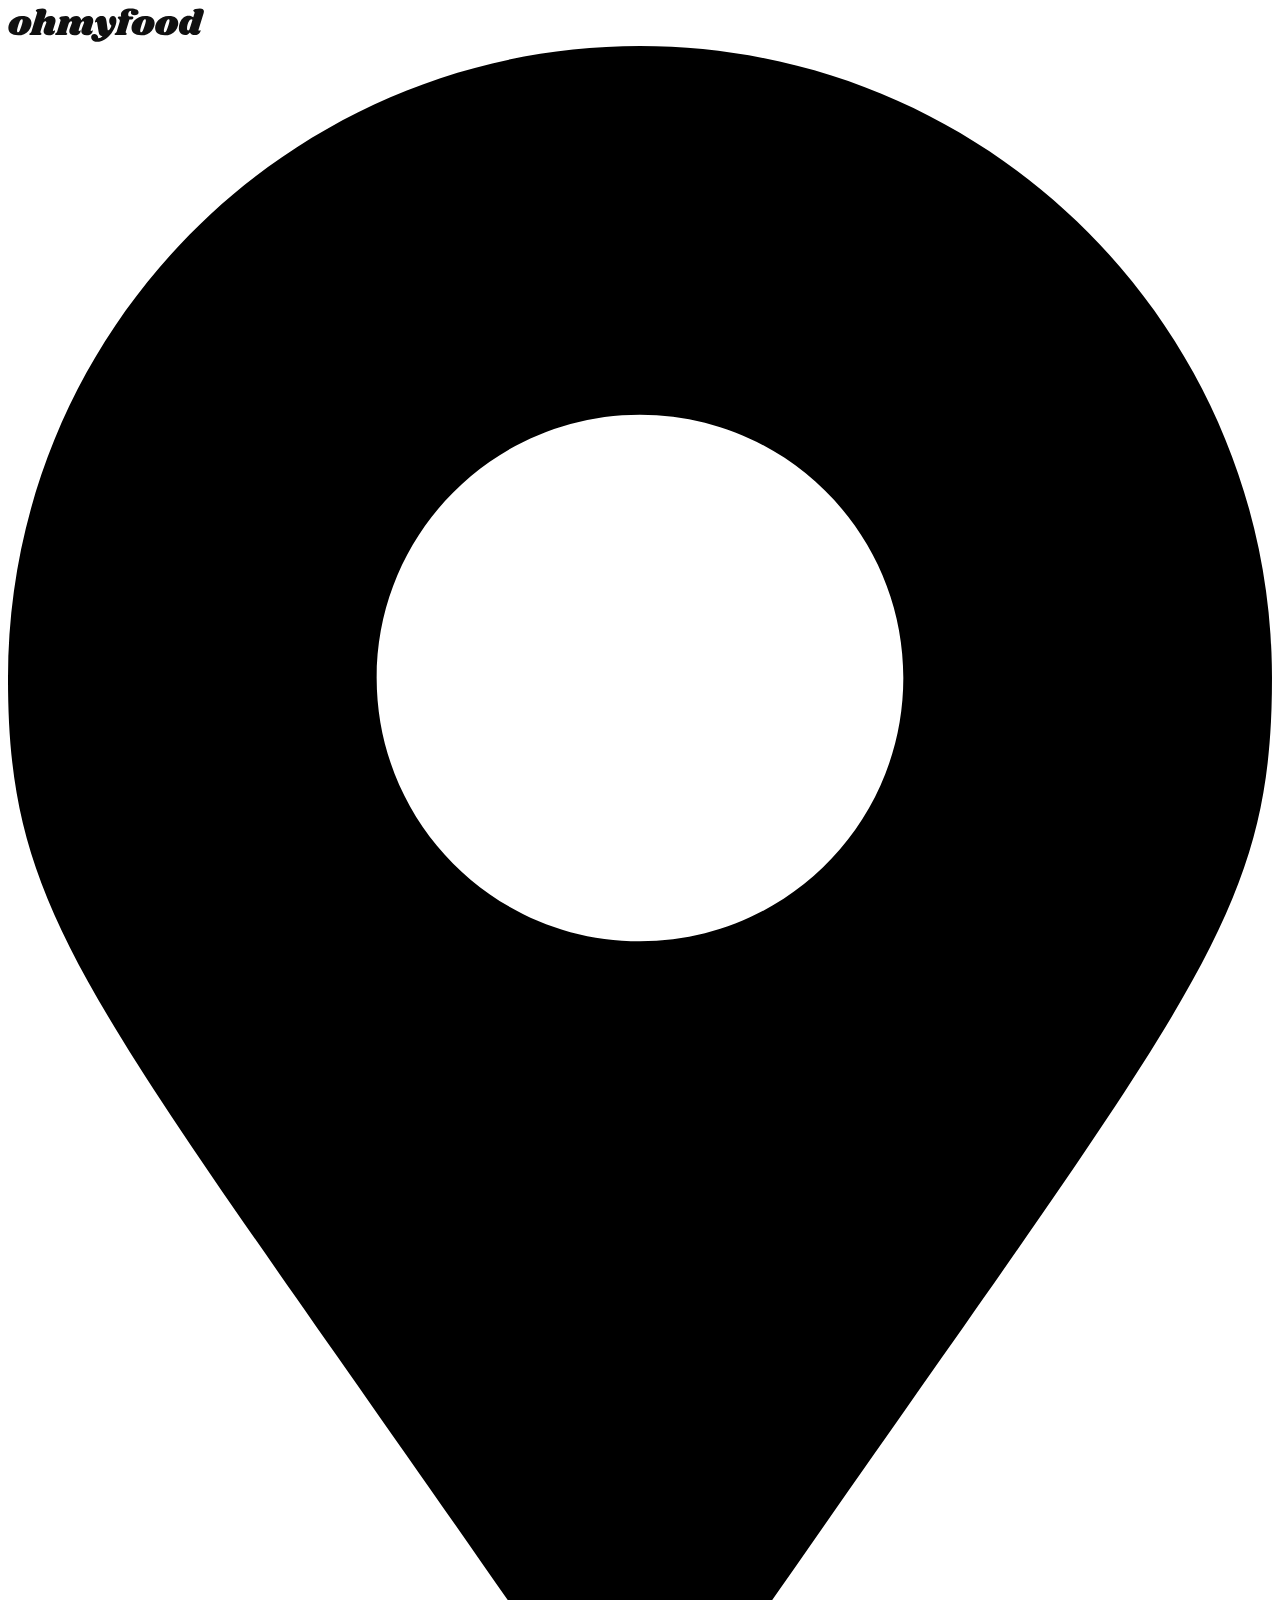
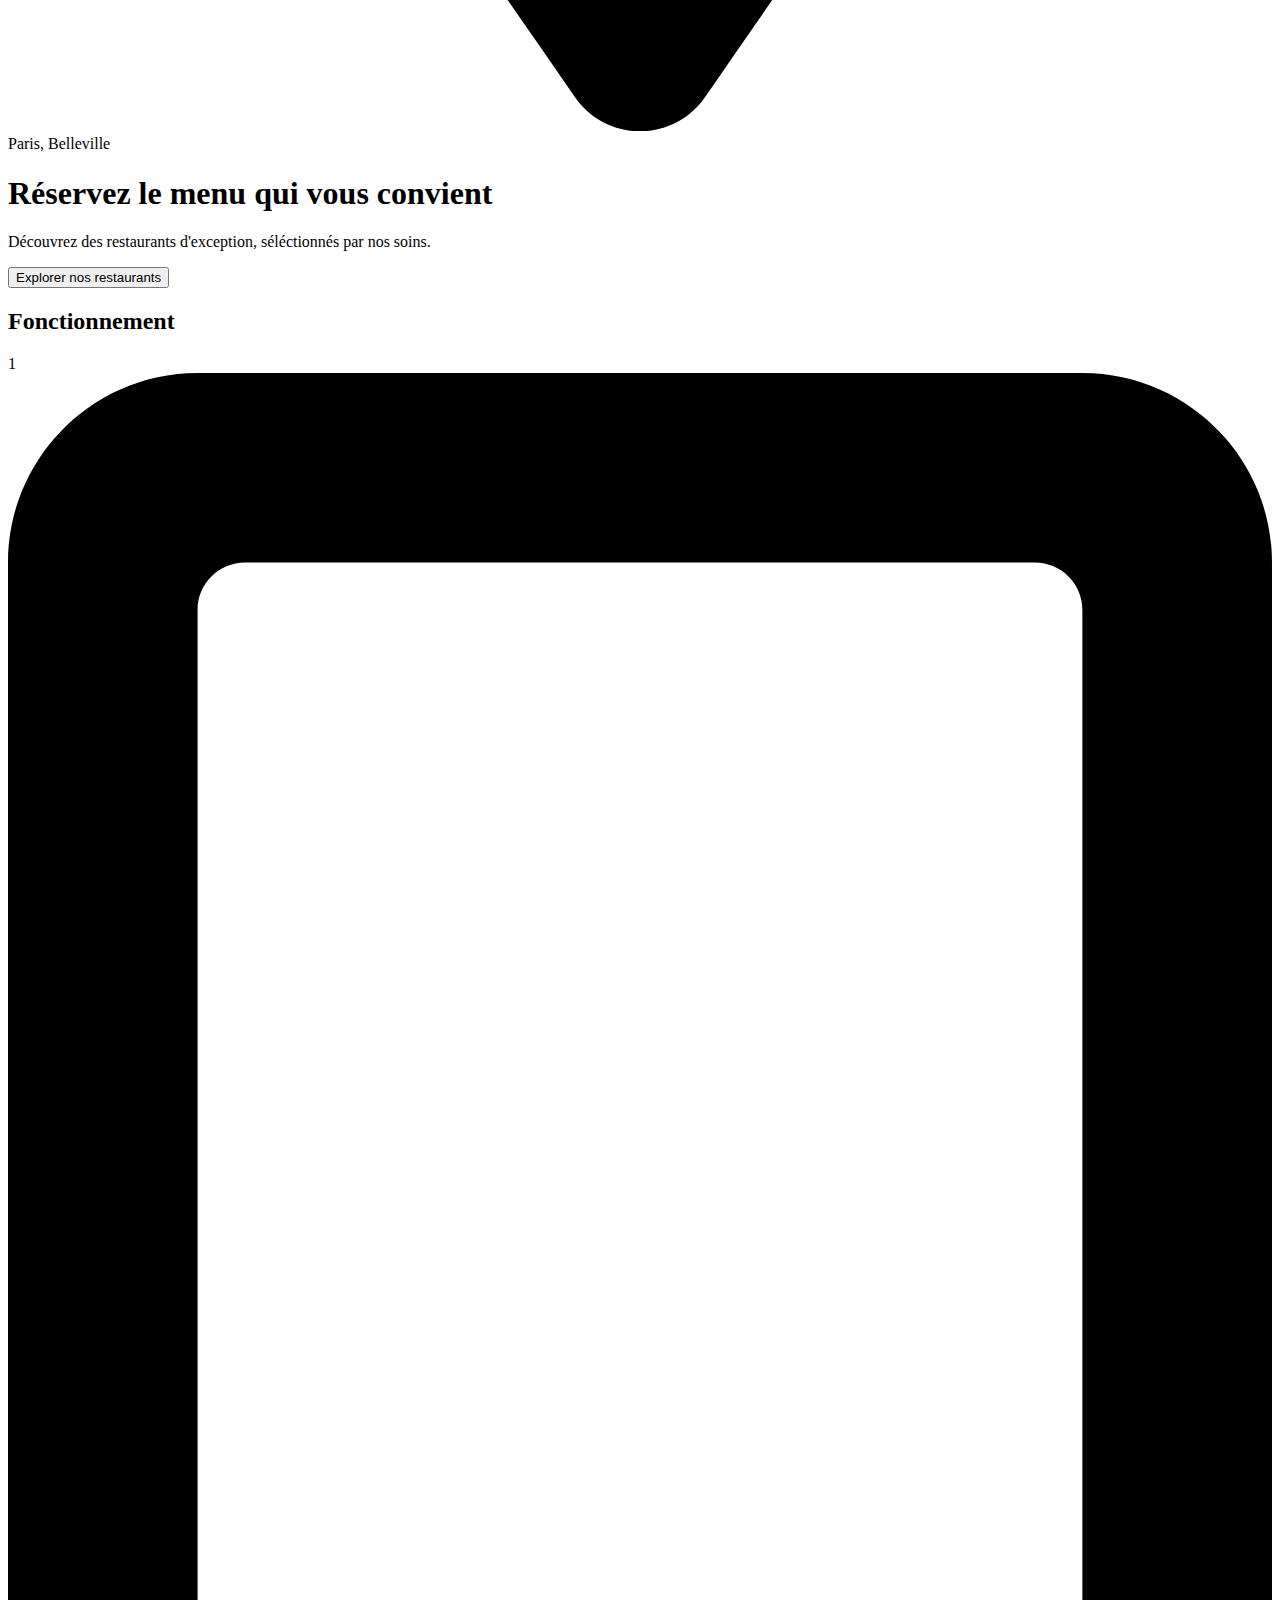
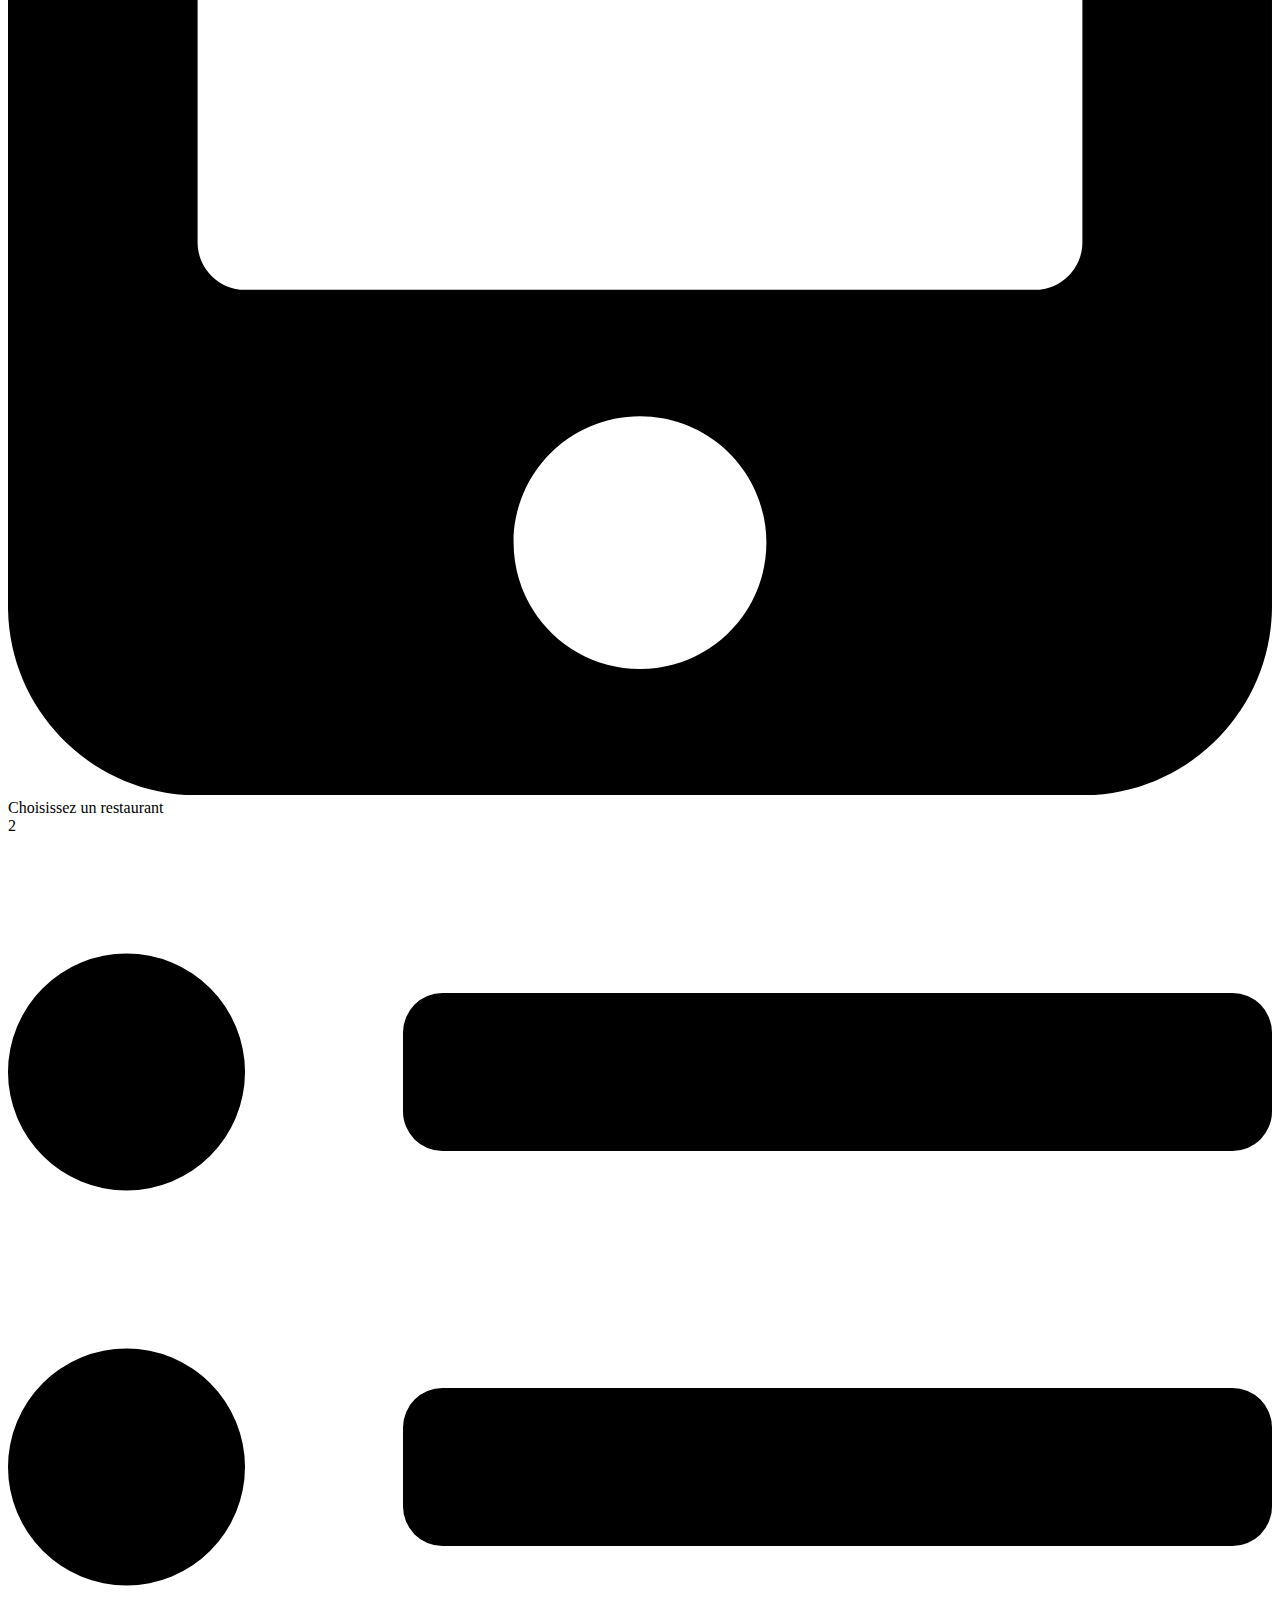
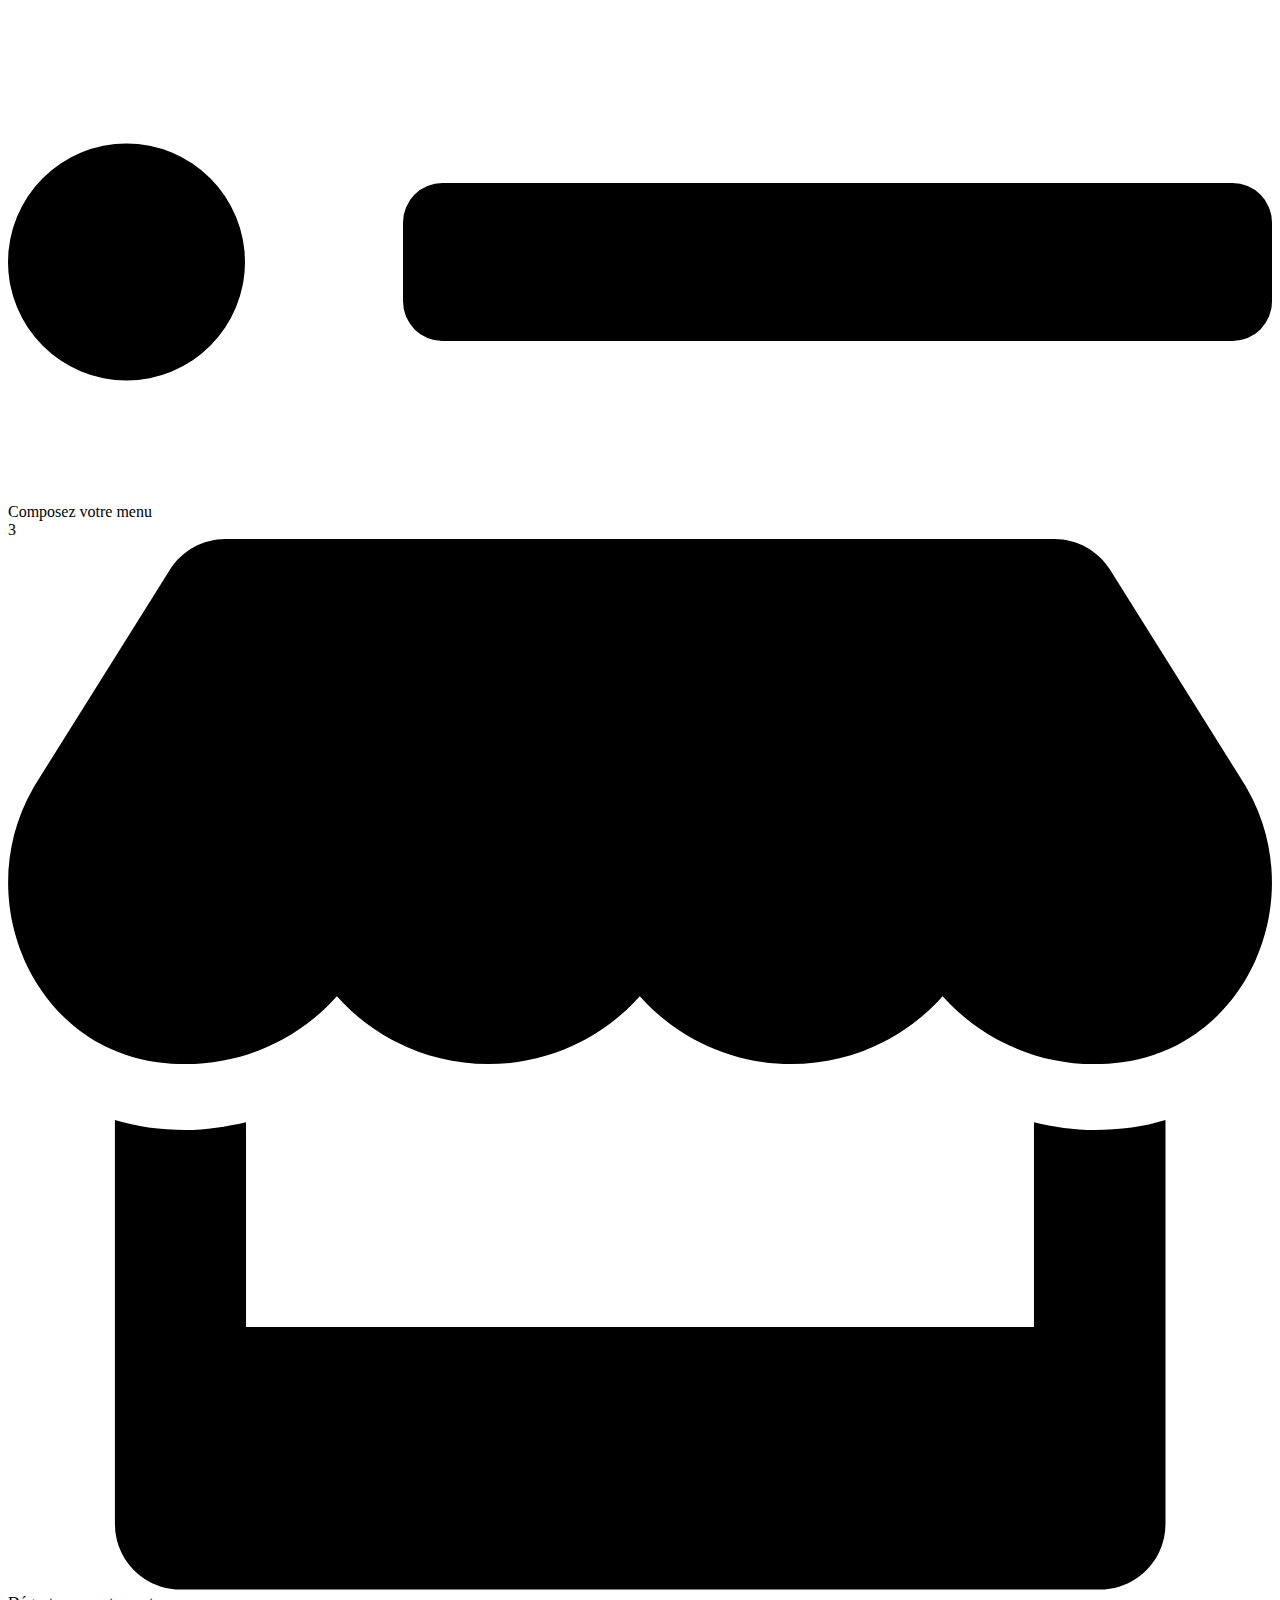
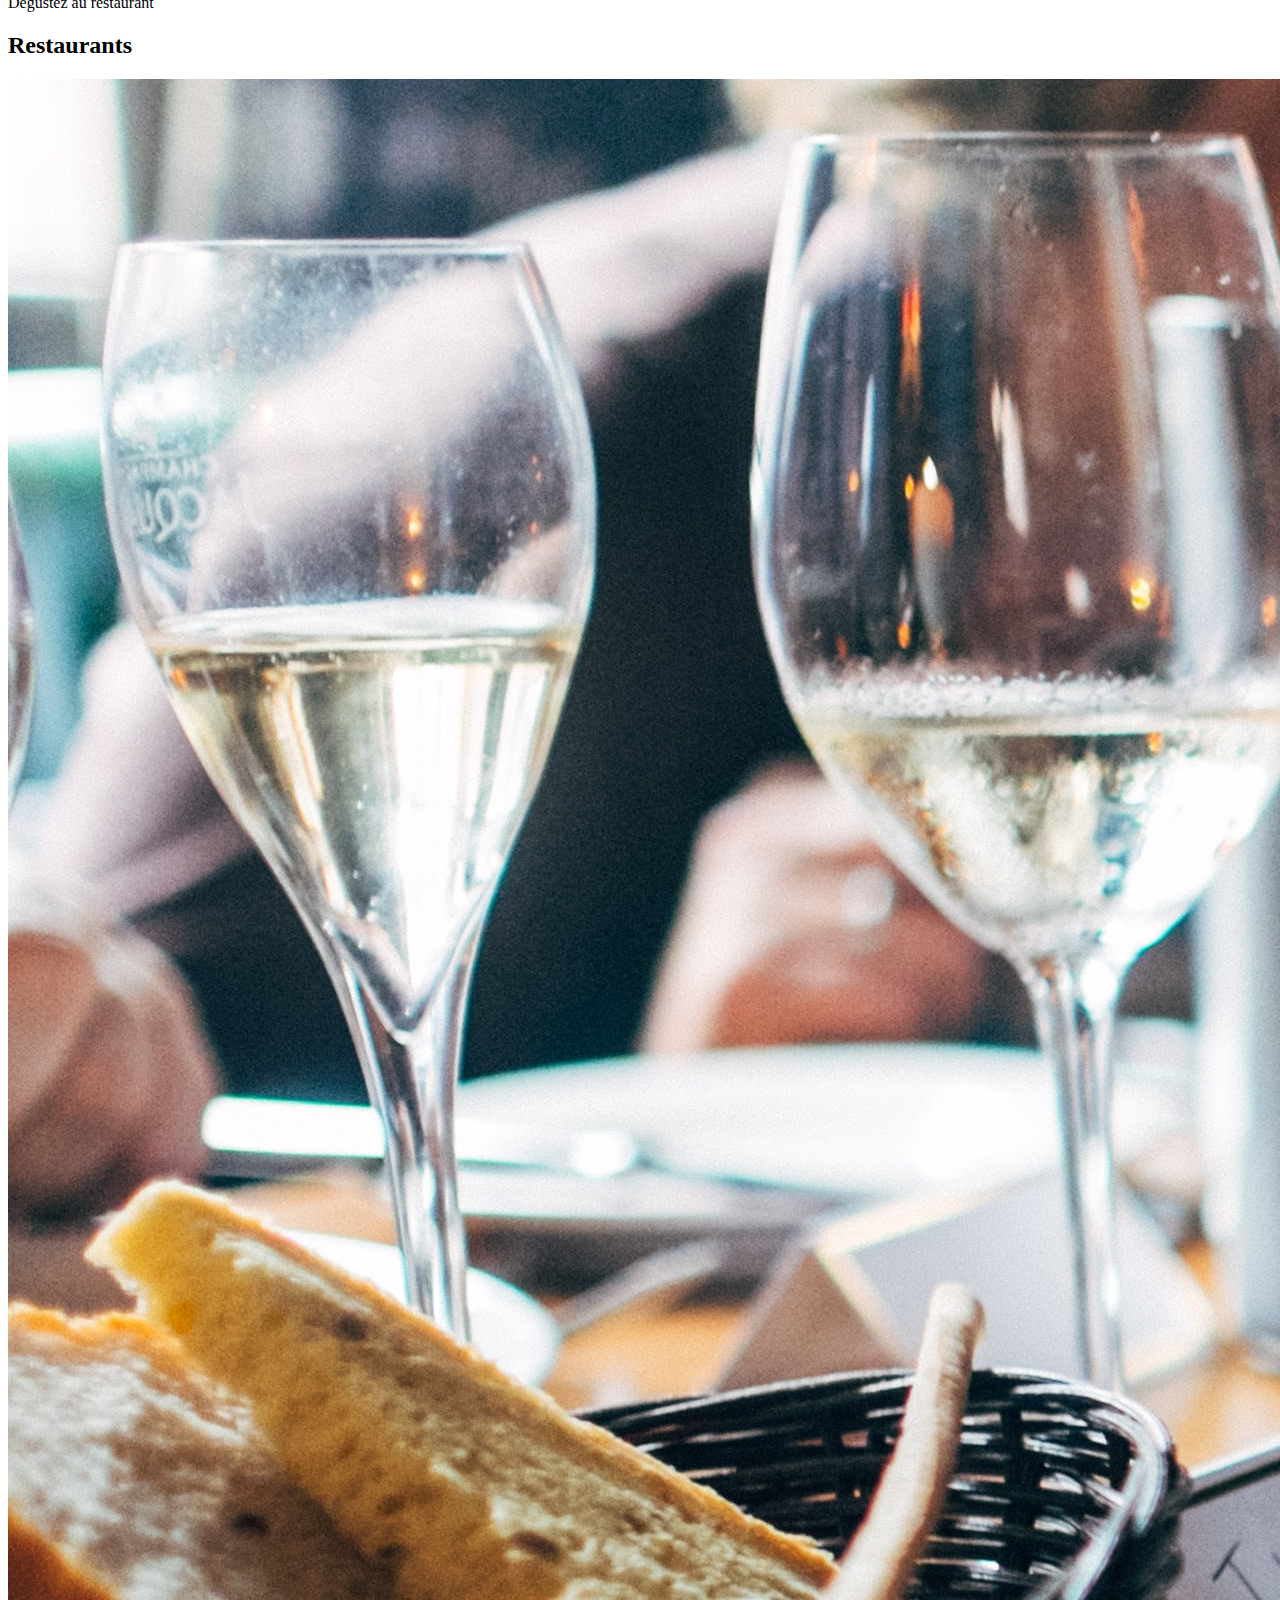
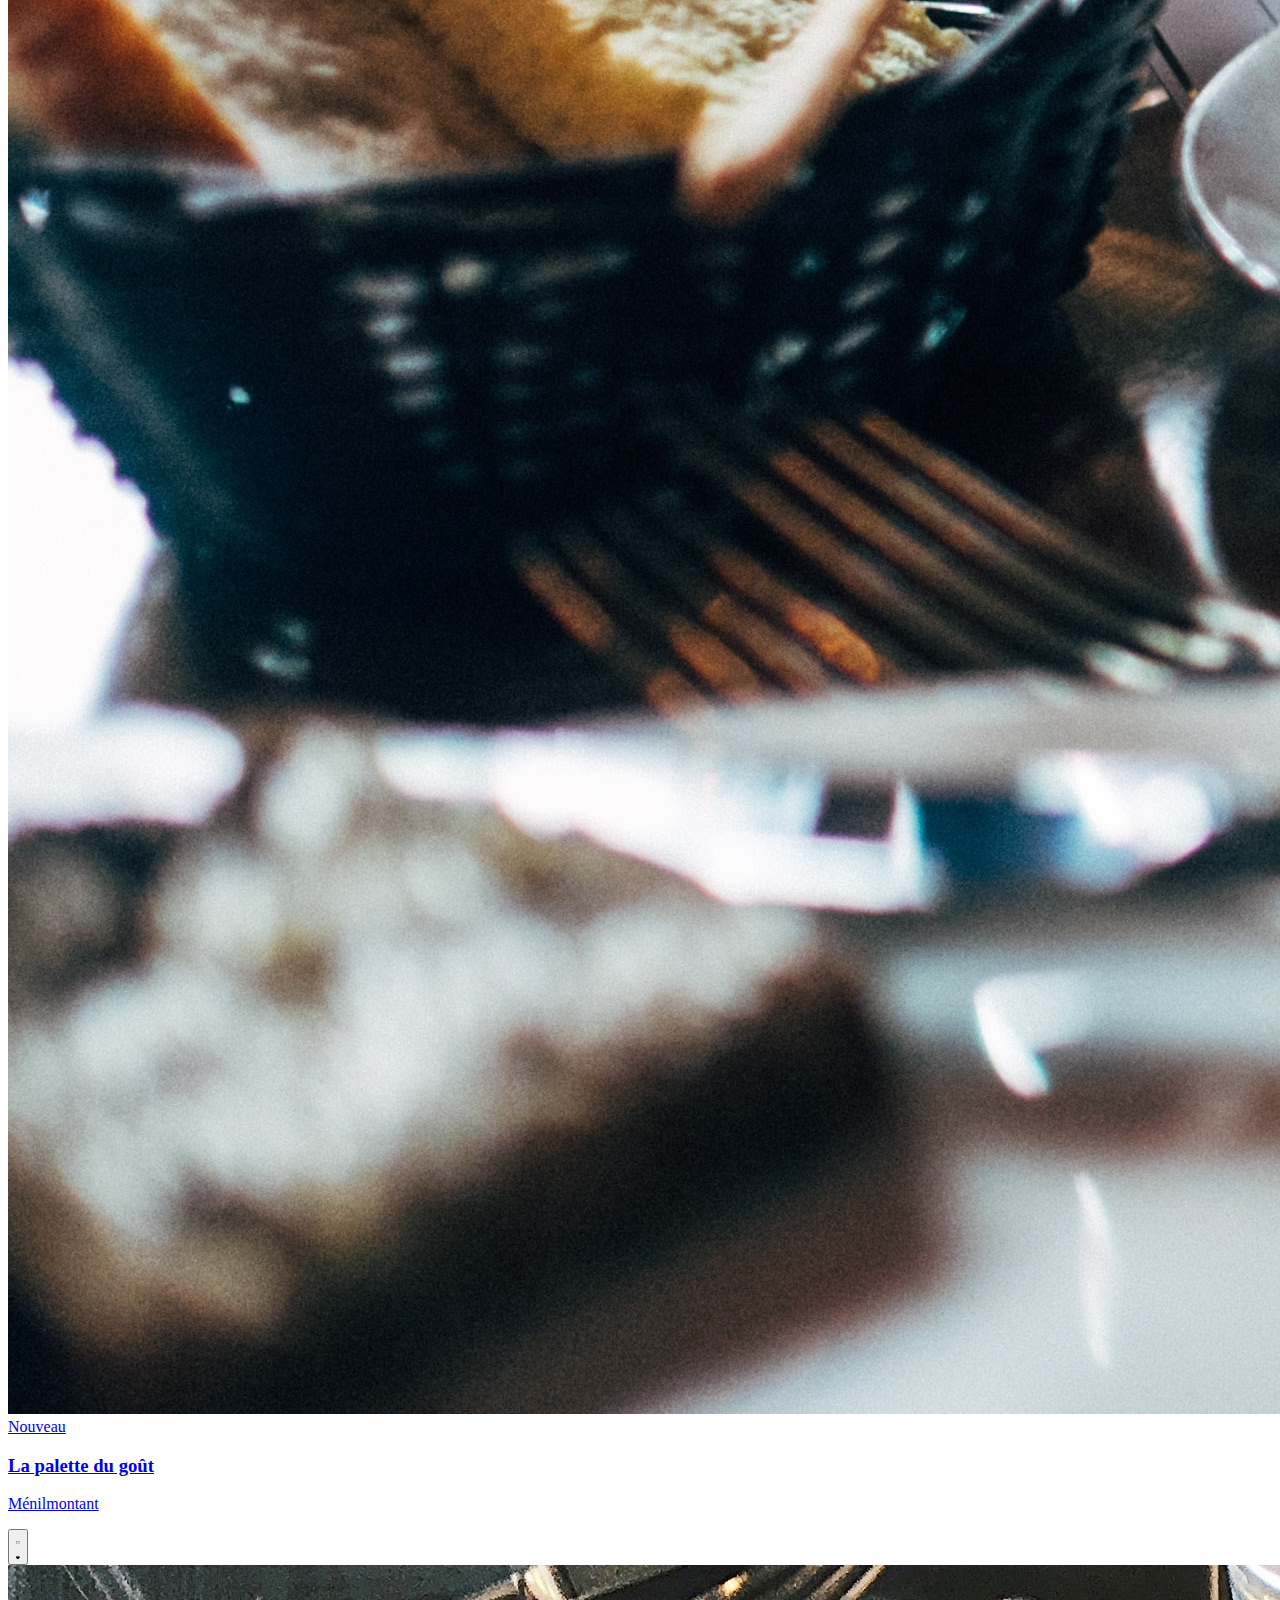
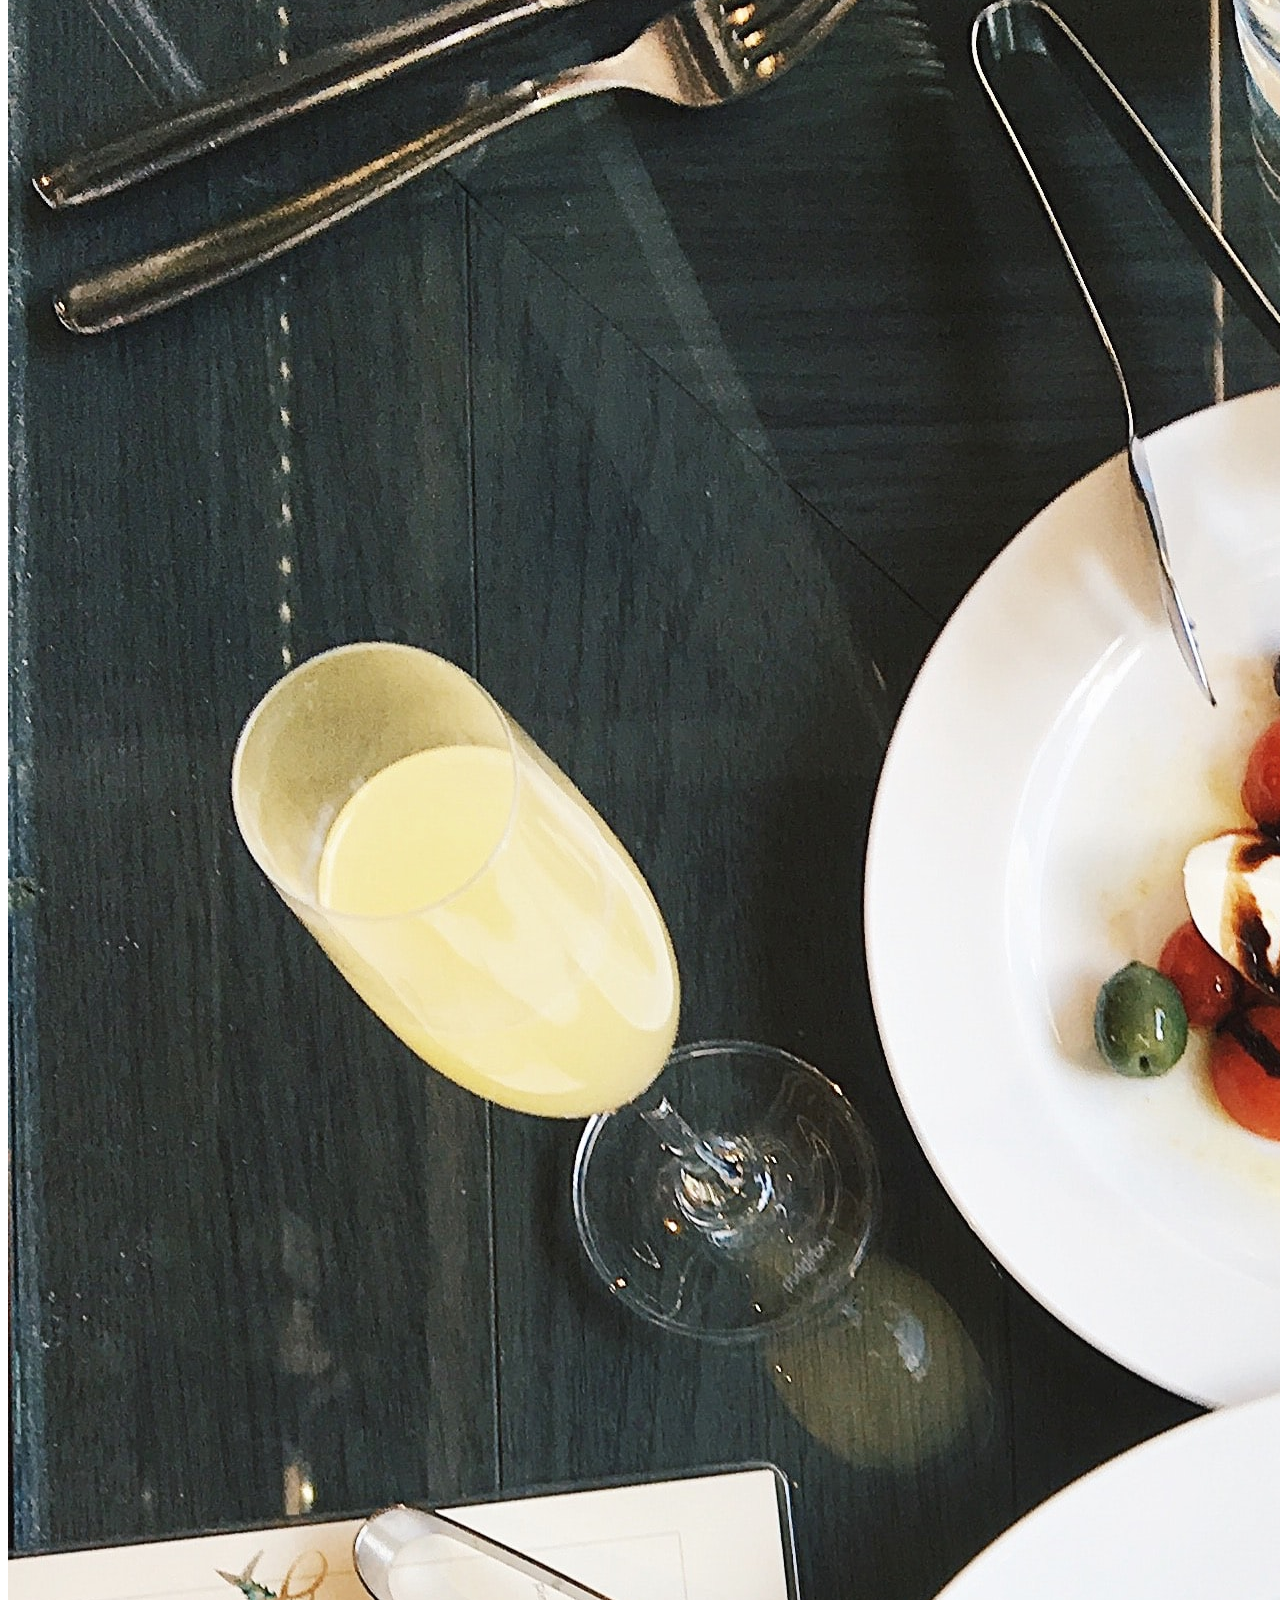
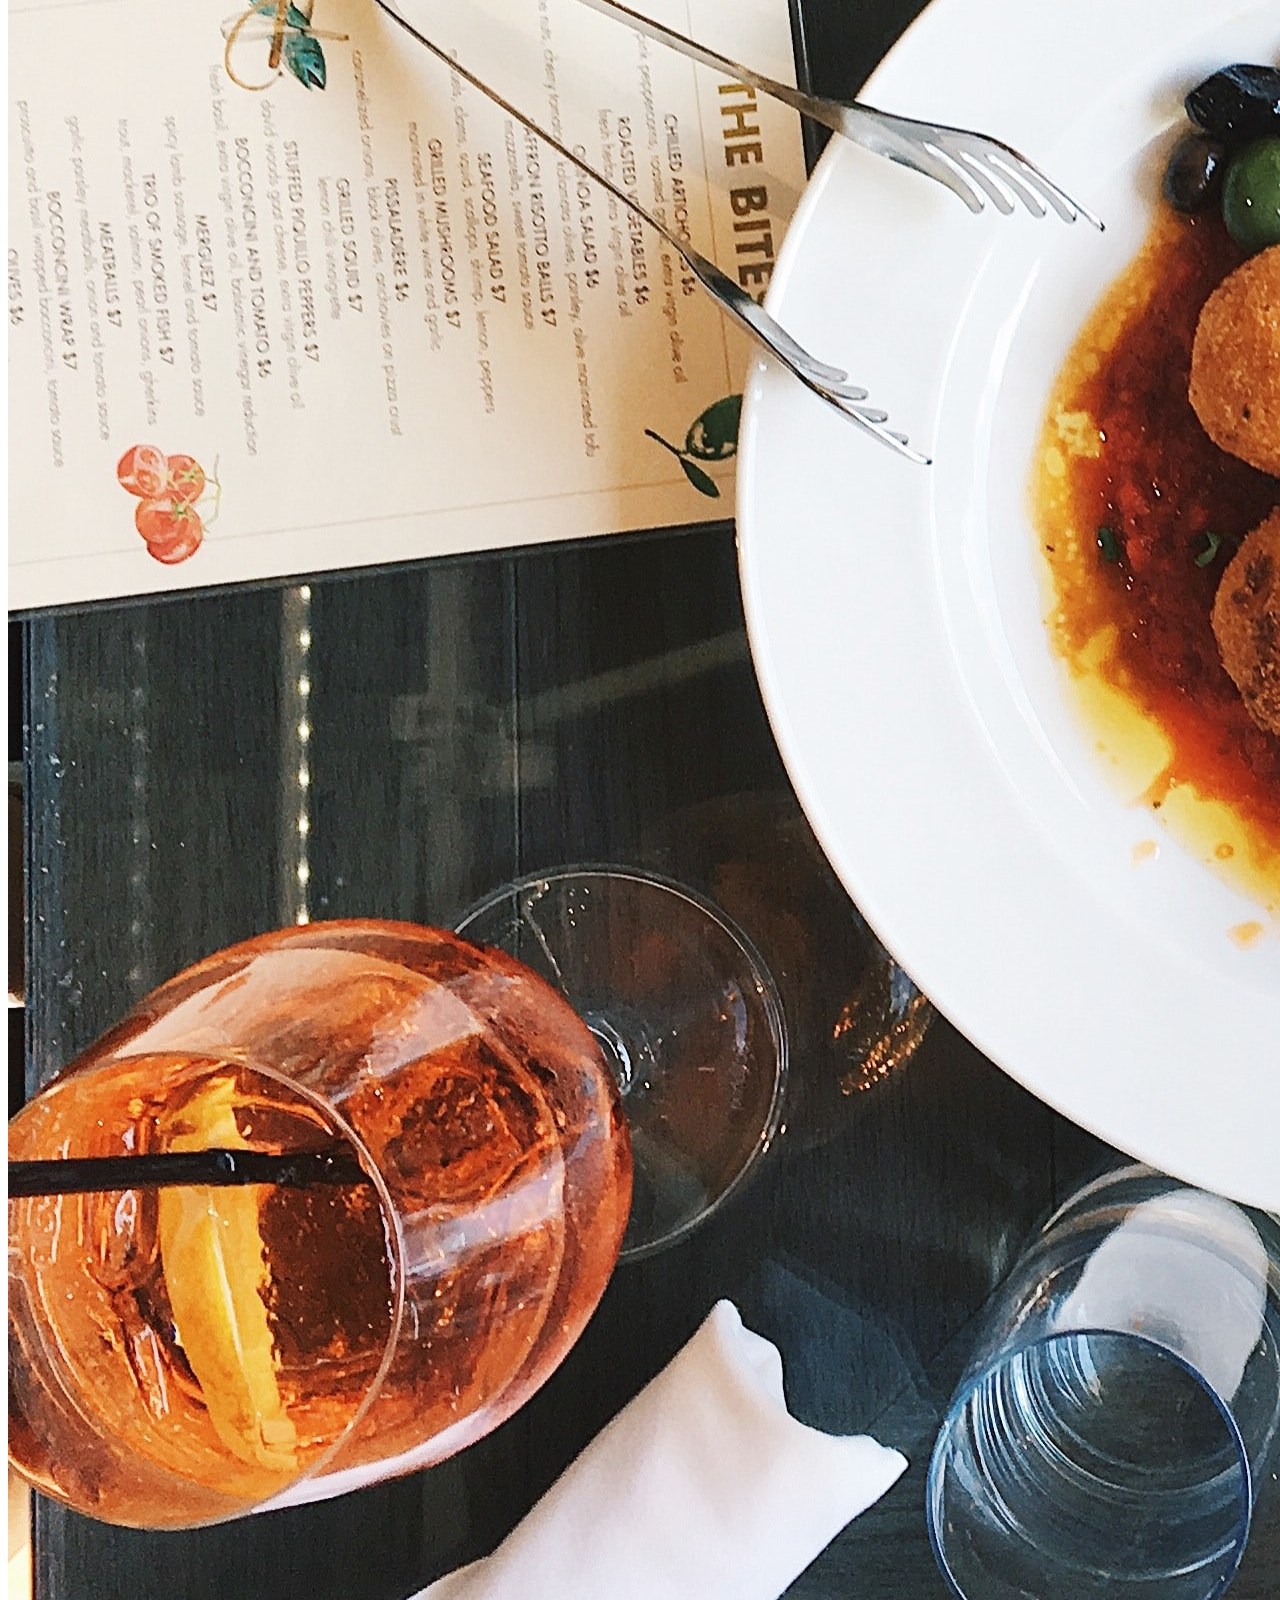
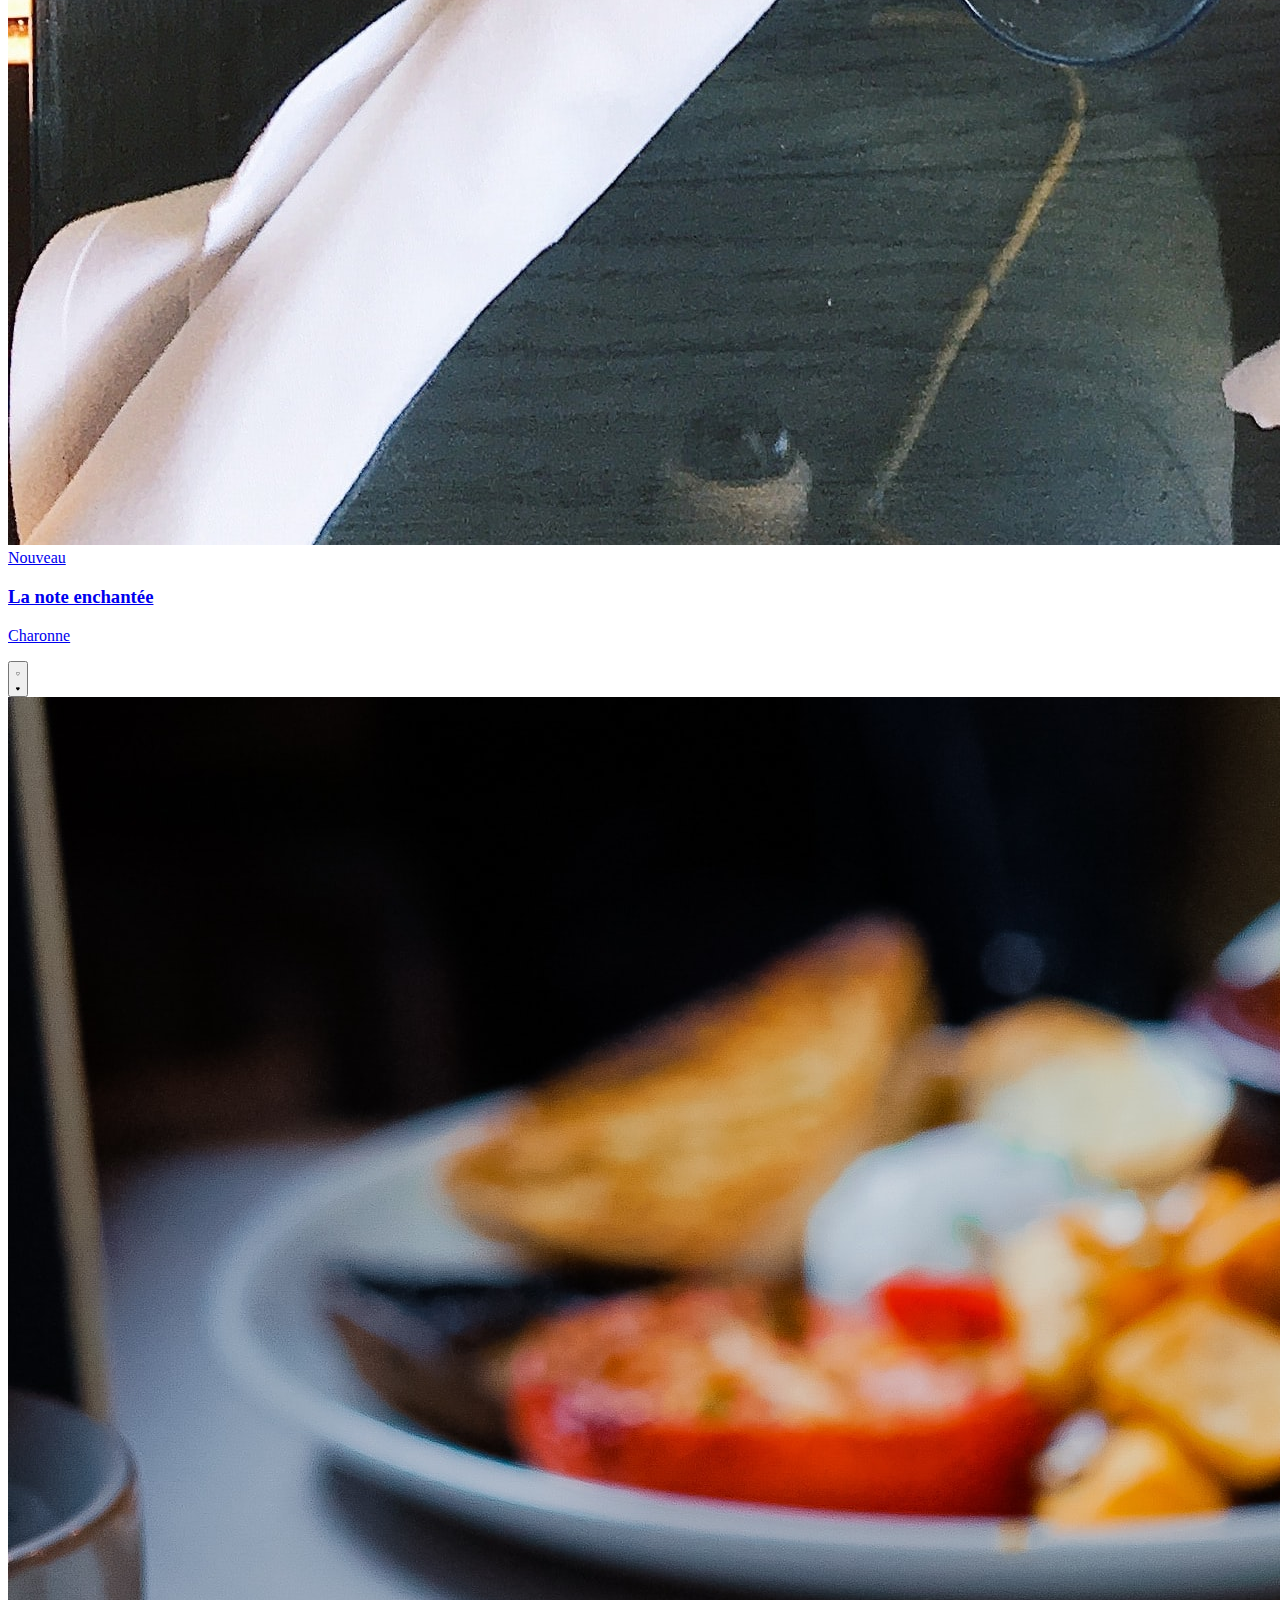
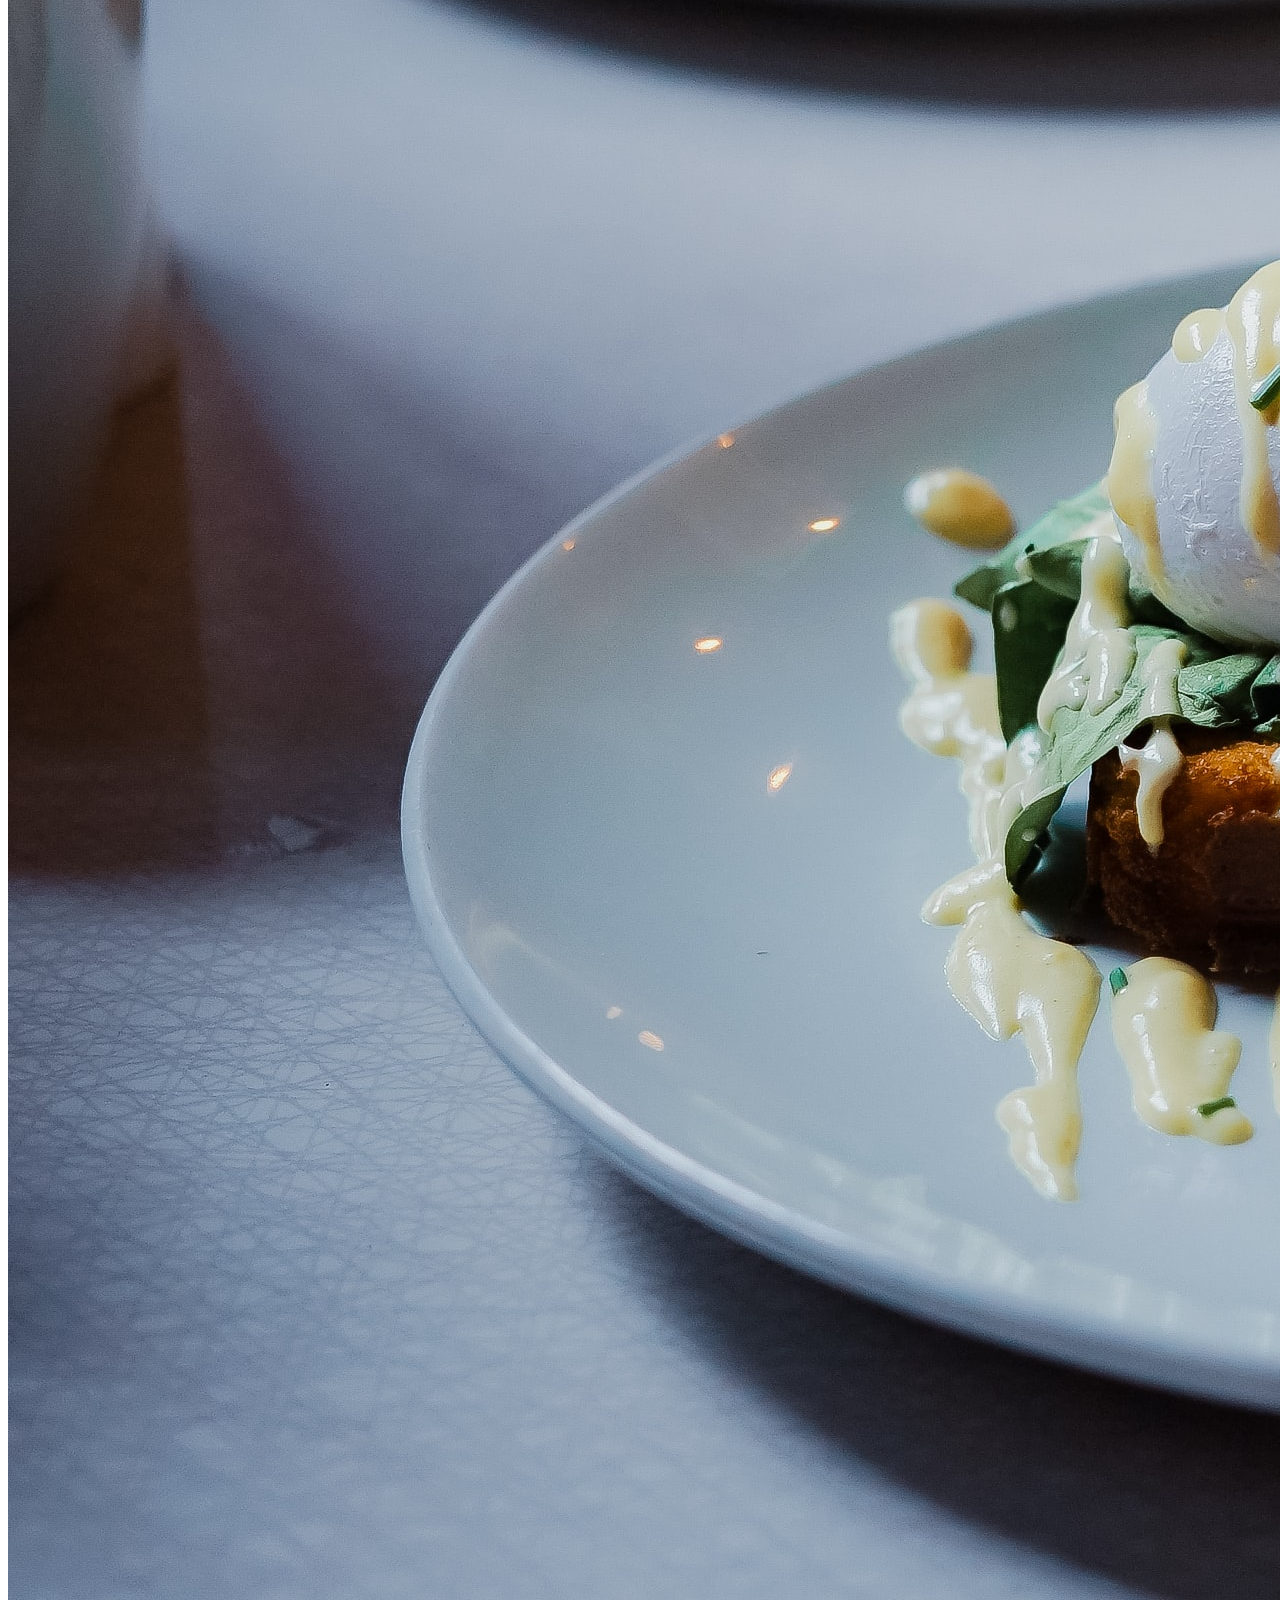
==== index.html @ 271e9403 "Start project" ====
<!DOCTYPE html>
<html lang="fr">
<head>
    <meta charset="UTF-8">
    <meta http-equiv="X-UA-Compatible" content="IE=edge">
    <meta name="viewport" content="width=device-width, initial-scale=1.0">
    <link rel="stylesheet" href="assets/css/main.css">
    <link rel="preconnect" href="https://fonts.googleapis.com">
    <link rel="preconnect" href="https://fonts.gstatic.com" crossorigin>
    <link href="https://fonts.googleapis.com/css2?family=Roboto:wght@300;400;500;700&display=swap" rel="stylesheet">
    <title>Ohmyfood</title>
</head>
<body class="home">
    <div class="container">
        <header class="header">
            <a href="" class="header-logo">
                <svg width="196" height="34" viewBox="0 0 196 34" fill="none" xmlns="http://www.w3.org/2000/svg"><path d="M13.932 7.956C17.196 7.956 19.596 8.61599 21.132 9.936C22.692 11.256 23.472 12.984 23.472 15.12C23.472 15.84 23.376 16.644 23.184 17.532C22.728 19.5 21.876 21.228 20.628 22.716C19.38 24.18 17.844 25.32 16.02 26.136C14.22 26.928 12.264 27.324 10.152 27.324C6.81599 27.324 4.34399 26.664 2.73599 25.344C1.15199 24 0.359985 22.224 0.359985 20.016C0.359985 19.272 0.455985 18.444 0.647985 17.532C1.10399 15.66 1.96799 14.004 3.23999 12.564C4.53599 11.1 6.10799 9.972 7.95599 9.18C9.82799 8.364 11.82 7.956 13.932 7.956ZM13.824 11.16C13.32 11.16 12.78 11.616 12.204 12.528C11.652 13.416 10.992 15.108 10.224 17.604C9.45599 20.1 9.07199 21.852 9.07199 22.86C9.07199 23.388 9.15599 23.748 9.32399 23.94C9.49199 24.108 9.71999 24.192 10.008 24.192C10.512 24.24 11.028 23.808 11.556 22.896C12.108 21.984 12.792 20.208 13.608 17.568C14.352 15.24 14.724 13.548 14.724 12.492C14.724 11.988 14.64 11.64 14.472 11.448C14.328 11.256 14.112 11.16 13.824 11.16Z" fill="#101010"/><path d="M44.9899 22.032C44.9419 22.128 44.9179 22.272 44.9179 22.464C44.9179 22.632 44.9539 22.764 45.0259 22.86C45.1219 22.956 45.2419 23.004 45.3859 23.004C45.6739 23.004 45.9139 22.884 46.1059 22.644C46.3219 22.38 46.4659 22.248 46.5379 22.248C46.6579 22.248 46.7539 22.332 46.8259 22.5C46.8979 22.644 46.9339 22.824 46.9339 23.04C46.9579 23.736 46.7299 24.42 46.2499 25.092C45.7699 25.74 45.0619 26.28 44.1259 26.712C43.2139 27.12 42.1099 27.324 40.8139 27.324C39.2299 27.324 37.9699 26.964 37.0339 26.244C36.0979 25.5 35.6179 24.516 35.5939 23.292C35.5939 22.404 35.8099 21.408 36.2419 20.304L38.2219 15.12C38.3419 14.808 38.4019 14.556 38.4019 14.364C38.4019 14.052 38.2939 13.812 38.0779 13.644C37.8859 13.452 37.6459 13.356 37.3579 13.356C36.9019 13.356 36.4339 13.572 35.9539 14.004C35.4979 14.412 35.1259 15.084 34.8379 16.02V15.948L32.5699 23.256C32.4979 23.544 32.4619 23.796 32.4619 24.012C32.4619 24.324 32.5219 24.576 32.6419 24.768C32.7619 24.936 32.9299 25.104 33.1459 25.272C33.3139 25.44 33.4339 25.584 33.5059 25.704C33.5779 25.8 33.5899 25.932 33.5419 26.1C33.4219 26.412 33.1819 26.64 32.8219 26.784C32.4619 26.928 31.9099 27 31.1659 27H22.9579C22.3339 27 21.8779 26.904 21.5899 26.712C21.3019 26.496 21.2059 26.22 21.3019 25.884C21.3979 25.596 21.6499 25.344 22.0579 25.128C22.4179 24.936 22.7179 24.708 22.9579 24.444C23.1979 24.18 23.4019 23.76 23.5699 23.184L29.0419 5.22C29.1139 5.004 29.1499 4.824 29.1499 4.68C29.1499 4.416 29.0779 4.2 28.9339 4.032C28.8139 3.864 28.6459 3.696 28.4299 3.528C28.1899 3.336 28.0099 3.168 27.8899 3.024C27.7939 2.88 27.7819 2.688 27.8539 2.448C27.9979 1.896 28.7539 1.416 30.1219 1.00799C31.4899 0.599996 32.9179 0.395996 34.4059 0.395996C35.7979 0.395996 36.8179 0.659996 37.4659 1.188C38.1379 1.716 38.4739 2.436 38.4739 3.348C38.4739 3.876 38.3899 4.392 38.2219 4.896L36.2779 11.232C37.2139 10.008 38.1979 9.156 39.2299 8.676C40.2859 8.196 41.4259 7.956 42.6499 7.956C44.1139 7.956 45.2899 8.4 46.1779 9.288C47.0899 10.176 47.5459 11.328 47.5459 12.744C47.5459 13.488 47.4259 14.22 47.1859 14.94L44.9899 22.032Z" fill="#101010"/><path d="M82.7165 22.032C82.6685 22.128 82.6445 22.272 82.6445 22.464C82.6445 22.632 82.6805 22.764 82.7525 22.86C82.8485 22.956 82.9685 23.004 83.1125 23.004C83.4005 23.004 83.6405 22.884 83.8325 22.644C84.0485 22.38 84.1925 22.248 84.2645 22.248C84.3845 22.248 84.4805 22.332 84.5525 22.5C84.6245 22.644 84.6605 22.824 84.6605 23.04C84.6845 23.736 84.4565 24.42 83.9765 25.092C83.4965 25.74 82.7885 26.28 81.8525 26.712C80.9405 27.12 79.8365 27.324 78.5405 27.324C76.9565 27.324 75.6965 26.964 74.7605 26.244C73.8245 25.5 73.3445 24.516 73.3205 23.292C73.3205 22.404 73.5365 21.408 73.9685 20.304L75.9485 15.12C76.0685 14.808 76.1285 14.556 76.1285 14.364C76.1285 14.052 76.0205 13.812 75.8045 13.644C75.6125 13.452 75.3725 13.356 75.0845 13.356C74.6765 13.356 74.2565 13.536 73.8245 13.896C73.3925 14.256 73.0085 14.82 72.6725 15.588L70.6925 22.032C70.6445 22.128 70.6205 22.272 70.6205 22.464C70.6205 22.632 70.6565 22.764 70.7285 22.86C70.8245 22.956 70.9445 23.004 71.0885 23.004C71.3765 23.004 71.6165 22.884 71.8085 22.644C72.0245 22.38 72.1685 22.248 72.2405 22.248C72.3605 22.248 72.4565 22.332 72.5285 22.5C72.6005 22.644 72.6365 22.824 72.6365 23.04C72.6605 23.736 72.4325 24.42 71.9525 25.092C71.4725 25.74 70.7645 26.28 69.8285 26.712C68.9165 27.12 67.8125 27.324 66.5165 27.324C64.9325 27.324 63.6725 26.964 62.7365 26.244C61.8005 25.5 61.3205 24.516 61.2965 23.292C61.2965 22.404 61.5125 21.408 61.9445 20.304L63.9245 15.12C64.0445 14.808 64.1045 14.556 64.1045 14.364C64.1045 14.052 63.9965 13.812 63.7805 13.644C63.5885 13.452 63.3485 13.356 63.0605 13.356C62.6525 13.356 62.2325 13.536 61.8005 13.896C61.3685 14.232 61.0085 14.784 60.7205 15.552L58.3445 23.256C58.2485 23.52 58.2005 23.772 58.2005 24.012C58.2005 24.3 58.2605 24.54 58.3805 24.732C58.5005 24.9 58.6685 25.08 58.8845 25.272C59.0525 25.416 59.1725 25.548 59.2445 25.668C59.3165 25.788 59.3285 25.932 59.2805 26.1C59.1845 26.412 58.9565 26.64 58.5965 26.784C58.2365 26.928 57.6725 27 56.9045 27H48.6965C48.0725 27 47.6285 26.904 47.3645 26.712C47.0765 26.496 46.9685 26.22 47.0405 25.884C47.1365 25.596 47.3885 25.344 47.7965 25.128C48.1565 24.936 48.4565 24.708 48.6965 24.444C48.9365 24.18 49.1405 23.76 49.3085 23.184L52.5125 12.78C52.5605 12.66 52.5845 12.492 52.5845 12.276C52.5845 12.012 52.5245 11.808 52.4045 11.664C52.3085 11.52 52.1405 11.34 51.9005 11.124C51.6605 10.932 51.4925 10.764 51.3965 10.62C51.3005 10.476 51.2885 10.284 51.3605 10.044C51.5045 9.492 52.2605 9.012 53.6285 8.604C54.9965 8.172 56.4245 7.956 57.9125 7.956C59.0885 7.956 60.0125 8.28 60.6845 8.928C61.3805 9.576 61.7165 10.464 61.6925 11.592C62.6765 10.224 63.7085 9.276 64.7885 8.748C65.8925 8.22 67.0805 7.956 68.3525 7.956C69.7445 7.956 70.8725 8.364 71.7365 9.18C72.6245 9.972 73.1165 11.016 73.2125 12.312C74.2445 10.68 75.3485 9.552 76.5245 8.928C77.7005 8.28 78.9845 7.956 80.3765 7.956C81.8405 7.956 83.0165 8.4 83.9045 9.288C84.8165 10.176 85.2725 11.328 85.2725 12.744C85.2725 13.488 85.1525 14.22 84.9125 14.94L82.7165 22.032Z" fill="#101010"/><path d="M104.932 7.956C105.988 7.956 106.828 8.388 107.452 9.252C108.1 10.092 108.424 11.244 108.424 12.708C108.424 13.98 108.196 15.348 107.74 16.812C106.852 19.764 105.424 22.548 103.456 25.164C101.512 27.78 99.2675 29.88 96.7235 31.464C94.2035 33.048 91.6836 33.84 89.1636 33.84C87.9156 33.84 86.8355 33.624 85.9235 33.192C85.0355 32.76 84.3635 32.184 83.9075 31.464C83.4275 30.744 83.1875 29.976 83.1875 29.16C83.1875 28.8 83.2475 28.404 83.3675 27.972C83.5835 27.3 83.9435 26.784 84.4475 26.424C84.9515 26.064 85.5516 25.884 86.2476 25.884C87.3516 25.884 88.2515 26.256 88.9475 27C89.6675 27.768 90.1236 28.812 90.3156 30.132C91.8516 30.06 93.2675 29.4 94.5635 28.152C93.3395 27.936 92.4275 27.528 91.8275 26.928C91.2515 26.304 90.8555 25.344 90.6395 24.048L89.1995 15.228C89.1275 14.772 89.0195 14.46 88.8755 14.292C88.7555 14.1 88.5876 14.004 88.3716 14.004C88.2036 14.004 87.9995 14.088 87.7595 14.256C87.5435 14.424 87.3875 14.508 87.2915 14.508C87.0995 14.508 87.0035 14.304 87.0035 13.896C87.0035 13.56 87.0635 13.2 87.1835 12.816C87.6155 11.448 88.4196 10.296 89.5956 9.36C90.7716 8.4 92.1395 7.92 93.6995 7.92C95.2355 7.92 96.3635 8.376 97.0835 9.288C97.8275 10.2 98.3076 11.604 98.5236 13.5L99.6035 21.42C99.6755 22.02 99.8915 22.32 100.252 22.32C100.684 22.32 101.188 21.936 101.764 21.168C102.34 20.376 102.904 19.26 103.456 17.82C102.736 17.172 102.184 16.428 101.8 15.588C101.416 14.748 101.224 13.848 101.224 12.888C101.224 12.144 101.32 11.472 101.512 10.872C101.8 9.912 102.244 9.192 102.844 8.712C103.468 8.208 104.164 7.956 104.932 7.956Z" fill="#101010"/><path d="M122.864 0.395996C125.432 0.395996 127.352 0.791996 128.624 1.584C129.92 2.352 130.568 3.3 130.568 4.428C130.568 5.34 130.184 6.048 129.416 6.552C128.672 7.032 127.688 7.272 126.464 7.272C125.336 7.272 124.46 6.996 123.836 6.444C123.212 5.892 122.9 5.208 122.9 4.392C122.9 3.888 123.056 3.36 123.368 2.808C122.648 2.808 122.048 2.988 121.568 3.348C121.088 3.684 120.716 4.272 120.452 5.112C120.308 5.64 120.236 6.132 120.236 6.588C120.236 7.164 120.332 7.62 120.524 7.956C120.74 8.268 121.04 8.424 121.424 8.424H123.548C124.796 8.424 125.42 8.808 125.42 9.576C125.42 9.672 125.396 9.816 125.348 10.008C125.204 10.536 124.904 10.932 124.448 11.196C124.016 11.46 123.356 11.592 122.468 11.592H121.388L117.824 23.256C117.752 23.544 117.716 23.796 117.716 24.012C117.716 24.324 117.776 24.576 117.896 24.768C118.016 24.936 118.184 25.104 118.4 25.272C118.568 25.44 118.688 25.584 118.76 25.704C118.832 25.8 118.844 25.932 118.796 26.1C118.676 26.412 118.436 26.64 118.076 26.784C117.716 26.928 117.164 27 116.42 27H108.212C107.588 27 107.132 26.904 106.844 26.712C106.556 26.496 106.46 26.22 106.556 25.884C106.652 25.596 106.904 25.344 107.312 25.128C107.672 24.936 107.972 24.708 108.212 24.444C108.452 24.18 108.656 23.76 108.824 23.184L111.632 13.968C111.752 13.608 111.812 13.236 111.812 12.852C111.812 12.372 111.704 12 111.488 11.736C111.296 11.448 110.996 11.136 110.588 10.8C110.324 10.584 110.12 10.404 109.976 10.26C109.856 10.092 109.796 9.9 109.796 9.684C109.772 9.228 109.928 8.904 110.264 8.712C110.624 8.52 111.296 8.424 112.28 8.424H113.18C113.012 7.824 112.928 7.224 112.928 6.624C112.928 6.024 113.036 5.4 113.252 4.752C113.708 3.528 114.68 2.496 116.168 1.65599C117.68 0.815996 119.912 0.395996 122.864 0.395996Z" fill="#101010"/><path d="M137.084 7.956C140.348 7.956 142.748 8.61599 144.284 9.936C145.844 11.256 146.624 12.984 146.624 15.12C146.624 15.84 146.528 16.644 146.336 17.532C145.88 19.5 145.028 21.228 143.78 22.716C142.532 24.18 140.996 25.32 139.172 26.136C137.372 26.928 135.416 27.324 133.304 27.324C129.968 27.324 127.496 26.664 125.888 25.344C124.304 24 123.512 22.224 123.512 20.016C123.512 19.272 123.608 18.444 123.8 17.532C124.256 15.66 125.12 14.004 126.392 12.564C127.688 11.1 129.26 9.972 131.108 9.18C132.98 8.364 134.972 7.956 137.084 7.956ZM136.976 11.16C136.472 11.16 135.932 11.616 135.356 12.528C134.804 13.416 134.144 15.108 133.376 17.604C132.608 20.1 132.224 21.852 132.224 22.86C132.224 23.388 132.308 23.748 132.476 23.94C132.644 24.108 132.872 24.192 133.16 24.192C133.664 24.24 134.18 23.808 134.708 22.896C135.26 21.984 135.944 20.208 136.76 17.568C137.504 15.24 137.876 13.548 137.876 12.492C137.876 11.988 137.792 11.64 137.624 11.448C137.48 11.256 137.264 11.16 136.976 11.16Z" fill="#101010"/><path d="M160.709 7.956C163.973 7.956 166.373 8.61599 167.909 9.936C169.469 11.256 170.249 12.984 170.249 15.12C170.249 15.84 170.153 16.644 169.961 17.532C169.505 19.5 168.653 21.228 167.405 22.716C166.157 24.18 164.621 25.32 162.797 26.136C160.997 26.928 159.041 27.324 156.929 27.324C153.593 27.324 151.121 26.664 149.513 25.344C147.929 24 147.137 22.224 147.137 20.016C147.137 19.272 147.233 18.444 147.425 17.532C147.881 15.66 148.745 14.004 150.017 12.564C151.313 11.1 152.885 9.972 154.733 9.18C156.605 8.364 158.597 7.956 160.709 7.956ZM160.601 11.16C160.097 11.16 159.557 11.616 158.981 12.528C158.429 13.416 157.769 15.108 157.001 17.604C156.233 20.1 155.849 21.852 155.849 22.86C155.849 23.388 155.933 23.748 156.101 23.94C156.269 24.108 156.497 24.192 156.785 24.192C157.289 24.24 157.805 23.808 158.333 22.896C158.885 21.984 159.569 20.208 160.385 17.568C161.129 15.24 161.501 13.548 161.501 12.492C161.501 11.988 161.417 11.64 161.249 11.448C161.105 11.256 160.889 11.16 160.601 11.16Z" fill="#101010"/><path d="M190.526 21.816C190.478 22.008 190.454 22.14 190.454 22.212C190.454 22.38 190.502 22.512 190.598 22.608C190.694 22.704 190.814 22.752 190.958 22.752C191.246 22.752 191.486 22.632 191.678 22.392C191.894 22.128 192.038 21.996 192.11 21.996C192.23 21.996 192.326 22.08 192.398 22.248C192.47 22.416 192.506 22.608 192.506 22.824C192.53 23.472 192.278 24.132 191.75 24.804C191.246 25.476 190.562 26.028 189.698 26.46C188.834 26.892 187.898 27.108 186.89 27.108C185.69 27.108 184.646 26.88 183.758 26.424C182.87 25.968 182.258 25.368 181.922 24.624C181.274 25.464 180.53 26.088 179.69 26.496C178.85 26.904 177.962 27.108 177.026 27.108C175.922 27.108 174.89 26.832 173.93 26.28C172.994 25.728 172.238 24.948 171.662 23.94C171.11 22.908 170.834 21.744 170.834 20.448C170.834 18.264 171.242 16.212 172.058 14.292C172.898 12.348 174.062 10.788 175.55 9.612C177.038 8.412 178.73 7.812 180.626 7.812C181.658 7.812 182.534 7.932 183.254 8.172C183.998 8.412 184.67 8.772 185.27 9.252L186.494 5.22C186.566 5.004 186.602 4.824 186.602 4.68C186.602 4.416 186.53 4.2 186.386 4.032C186.266 3.864 186.098 3.696 185.882 3.528C185.642 3.336 185.462 3.168 185.342 3.024C185.246 2.88 185.234 2.688 185.306 2.448C185.45 1.896 186.206 1.416 187.574 1.00799C188.942 0.599996 190.37 0.395996 191.858 0.395996C193.25 0.395996 194.27 0.659996 194.918 1.188C195.59 1.716 195.926 2.436 195.926 3.348C195.926 3.876 195.842 4.392 195.674 4.896L190.526 21.816ZM184.514 11.7C184.13 11.364 183.71 11.196 183.254 11.196C182.558 11.196 181.874 11.712 181.202 12.744C180.53 13.776 179.99 15.024 179.582 16.488C179.174 17.952 178.982 19.272 179.006 20.448C179.006 21.768 179.438 22.428 180.302 22.428C180.614 22.428 180.878 22.308 181.094 22.068C181.31 21.804 181.514 21.384 181.706 20.808L184.514 11.7Z" fill="#101010"/></svg>
            </a>
        </header>
        <main class="main">
            <section class="location">
                <div class="location-wrapper">
                    <span class="location-icon">
                        <svg xmlns="http://www.w3.org/2000/svg" viewBox="0 0 384 512"><path d="M172.268 501.67C26.97 291.031 0 269.413 0 192 0 85.961 85.961 0 192 0s192 85.961 192 192c0 77.413-26.97 99.031-172.268 309.67-9.535 13.774-29.93 13.773-39.464 0zM192 272c44.183 0 80-35.817 80-80s-35.817-80-80-80-80 35.817-80 80 35.817 80 80 80z"/></svg>
                    </span>
                    <span class="location-text">Paris, Belleville</span>
                </div>
            </section>
            <section class="booking">
                <div class="booking-wrapper">
                    <h1 class="booking-title">Réservez le menu qui vous convient</h1>
                    <p class="booking-secondary">Découvrez des restaurants d'exception, séléctionnés par nos soins.</p>
                    <button class="button">Explorer nos restaurants</button>
                </div>
            </section>
            <section class="howto">
                <h2 class="section-title">Fonctionnement</h2>
                <div class="section-grid">
                    <div class="card">
                        <div class="card-label">
                            <div class="card-label-text">1</div>
                        </div>
                        <div class="card-header">
                            <div class="card-header-icon">
                                <svg xmlns="http://www.w3.org/2000/svg" viewBox="0 0 320 512"><path d="M272 0H48C21.5 0 0 21.5 0 48v416c0 26.5 21.5 48 48 48h224c26.5 0 48-21.5 48-48V48c0-26.5-21.5-48-48-48zM160 480c-17.7 0-32-14.3-32-32s14.3-32 32-32 32 14.3 32 32-14.3 32-32 32zm112-108c0 6.6-5.4 12-12 12H60c-6.6 0-12-5.4-12-12V60c0-6.6 5.4-12 12-12h200c6.6 0 12 5.4 12 12v312z"/></svg>
                            </div>
                            <div class="card-header-title">Choisissez un restaurant</div>
                        </div>
                    </div>
                    <div class="card">
                        <div class="card-label">
                            <div class="card-label-text">2</div>
                        </div>
                        <div class="card-header">
                            <div class="card-header-icon">
                                <svg xmlns="http://www.w3.org/2000/svg" viewBox="0 0 512 512"><path d="M48 48a48 48 0 1 0 48 48 48 48 0 0 0-48-48zm0 160a48 48 0 1 0 48 48 48 48 0 0 0-48-48zm0 160a48 48 0 1 0 48 48 48 48 0 0 0-48-48zm448 16H176a16 16 0 0 0-16 16v32a16 16 0 0 0 16 16h320a16 16 0 0 0 16-16v-32a16 16 0 0 0-16-16zm0-320H176a16 16 0 0 0-16 16v32a16 16 0 0 0 16 16h320a16 16 0 0 0 16-16V80a16 16 0 0 0-16-16zm0 160H176a16 16 0 0 0-16 16v32a16 16 0 0 0 16 16h320a16 16 0 0 0 16-16v-32a16 16 0 0 0-16-16z"/></svg>
                            </div>
                            <div class="card-header-title">Composez votre menu</div>
                        </div>
                    </div>
                    <div class="card">
                        <div class="card-label">
                            <div class="card-label-text">3</div>
                        </div>
                        <div class="card-header">
                            <div class="card-header-icon">
                                <svg xmlns="http://www.w3.org/2000/svg" viewBox="0 0 616 512"><path d="M602 118.6L537.1 15C531.3 5.7 521 0 510 0H106C95 0 84.7 5.7 78.9 15L14 118.6c-33.5 53.5-3.8 127.9 58.8 136.4 4.5.6 9.1.9 13.7.9 29.6 0 55.8-13 73.8-33.1 18 20.1 44.3 33.1 73.8 33.1 29.6 0 55.8-13 73.8-33.1 18 20.1 44.3 33.1 73.8 33.1 29.6 0 55.8-13 73.8-33.1 18.1 20.1 44.3 33.1 73.8 33.1 4.7 0 9.2-.3 13.7-.9 62.8-8.4 92.6-82.8 59-136.4zM529.5 288c-10 0-19.9-1.5-29.5-3.8V384H116v-99.8c-9.6 2.2-19.5 3.8-29.5 3.8-6 0-12.1-.4-18-1.2-5.6-.8-11.1-2.1-16.4-3.6V480c0 17.7 14.3 32 32 32h448c17.7 0 32-14.3 32-32V283.2c-5.4 1.6-10.8 2.9-16.4 3.6-6.1.8-12.1 1.2-18.2 1.2z"/></svg>
                            </div>
                            <div class="card-header-title">Dégustez au restaurant</div>
                        </div>
                    </div>
                </div>
            </section>
            <section class="restaurants">
                <h2 class="section-title">Restaurants</h2>
                <div class="section-grid">
                    <a href="la-palette-du-gout.html" class="card">
                        <div class="card-picture">
                            <img src="assets/images/restaurants/jay-wennington-N_Y88TWmGwA-unsplash.jpg" alt="La palette du goût">
                            <span class="badge">Nouveau</span>
                        </div>
                        <div class="card-header">
                            <div class="card-header-content">
                                <h3 class="card-header-title">La palette du goût</h3>
                                <p class="card-header-secondary">Ménilmontant</p>
                            </div>
                            <button class="like">
                                <svg class="like-heart-light" xmlns="http://www.w3.org/2000/svg" viewBox="0 0 512 512"><path d="M462.3 62.7c-54.5-46.4-136-38.7-186.6 13.5L256 96.6l-19.7-20.3C195.5 34.1 113.2 8.7 49.7 62.7c-62.8 53.6-66.1 149.8-9.9 207.8l193.5 199.8c6.2 6.4 14.4 9.7 22.6 9.7 8.2 0 16.4-3.2 22.6-9.7L472 270.5c56.4-58 53.1-154.2-9.7-207.8zm-13.1 185.6L256.4 448.1 62.8 248.3c-38.4-39.6-46.4-115.1 7.7-161.2 54.8-46.8 119.2-12.9 142.8 11.5l42.7 44.1 42.7-44.1c23.2-24 88.2-58 142.8-11.5 54 46 46.1 121.5 7.7 161.2z"/></svg>
                                <svg class="like-heart-solid" xmlns="http://www.w3.org/2000/svg" viewBox="0 0 512 512"><path d="M462.3 62.6C407.5 15.9 326 24.3 275.7 76.2L256 96.5l-19.7-20.3C186.1 24.3 104.5 15.9 49.7 62.6c-62.8 53.6-66.1 149.8-9.9 207.9l193.5 199.8c12.5 12.9 32.8 12.9 45.3 0l193.5-199.8c56.3-58.1 53-154.3-9.8-207.9z"/></svg>
                            </button>
                        </div>
                    </a>
                    <a href="la-note-enchantee.html" class="card">
                        <div class="card-picture">
                            <img src="assets/images/restaurants/stil-u2Lp8tXIcjw-unsplash.jpg" alt="La note enchantée">
                            <span class="badge">Nouveau</span>
                        </div>
                        <div class="card-header">
                            <div class="card-header-content">
                                <h3 class="card-header-title">La note enchantée</h3>
                                <p class="card-header-secondary">Charonne</p>
                            </div>
                            <button class="like">
                                <svg class="like-heart-light" xmlns="http://www.w3.org/2000/svg" viewBox="0 0 512 512"><path d="M462.3 62.7c-54.5-46.4-136-38.7-186.6 13.5L256 96.6l-19.7-20.3C195.5 34.1 113.2 8.7 49.7 62.7c-62.8 53.6-66.1 149.8-9.9 207.8l193.5 199.8c6.2 6.4 14.4 9.7 22.6 9.7 8.2 0 16.4-3.2 22.6-9.7L472 270.5c56.4-58 53.1-154.2-9.7-207.8zm-13.1 185.6L256.4 448.1 62.8 248.3c-38.4-39.6-46.4-115.1 7.7-161.2 54.8-46.8 119.2-12.9 142.8 11.5l42.7 44.1 42.7-44.1c23.2-24 88.2-58 142.8-11.5 54 46 46.1 121.5 7.7 161.2z"/></svg>
                                <svg class="like-heart-solid" xmlns="http://www.w3.org/2000/svg" viewBox="0 0 512 512"><path d="M462.3 62.6C407.5 15.9 326 24.3 275.7 76.2L256 96.5l-19.7-20.3C186.1 24.3 104.5 15.9 49.7 62.6c-62.8 53.6-66.1 149.8-9.9 207.9l193.5 199.8c12.5 12.9 32.8 12.9 45.3 0l193.5-199.8c56.3-58.1 53-154.3-9.8-207.9z"/></svg>
                            </button>
                        </div>
                    </a>
                    <a href="a-la-francaise.html" class="card">
                        <div class="card-picture">
                            <img src="assets/images/restaurants/toa-heftiba-DQKerTsQwi0-unsplash.jpg" alt="À la française">
                        </div>
                        <div class="card-header">
                            <div class="card-header-content">
                                <h3 class="card-header-title">À la française</h3>
                                <p class="card-header-secondary">Cité Rouge</p>
                            </div>
                            <button class="like">
                                <svg class="like-heart-light" xmlns="http://www.w3.org/2000/svg" viewBox="0 0 512 512"><path d="M462.3 62.7c-54.5-46.4-136-38.7-186.6 13.5L256 96.6l-19.7-20.3C195.5 34.1 113.2 8.7 49.7 62.7c-62.8 53.6-66.1 149.8-9.9 207.8l193.5 199.8c6.2 6.4 14.4 9.7 22.6 9.7 8.2 0 16.4-3.2 22.6-9.7L472 270.5c56.4-58 53.1-154.2-9.7-207.8zm-13.1 185.6L256.4 448.1 62.8 248.3c-38.4-39.6-46.4-115.1 7.7-161.2 54.8-46.8 119.2-12.9 142.8 11.5l42.7 44.1 42.7-44.1c23.2-24 88.2-58 142.8-11.5 54 46 46.1 121.5 7.7 161.2z"/></svg>
                                <svg class="like-heart-solid" xmlns="http://www.w3.org/2000/svg" viewBox="0 0 512 512"><path d="M462.3 62.6C407.5 15.9 326 24.3 275.7 76.2L256 96.5l-19.7-20.3C186.1 24.3 104.5 15.9 49.7 62.6c-62.8 53.6-66.1 149.8-9.9 207.9l193.5 199.8c12.5 12.9 32.8 12.9 45.3 0l193.5-199.8c56.3-58.1 53-154.3-9.8-207.9z"/></svg>
                            </button>
                        </div>
                    </a>
                    <a href="le-delice-des-sens.html" class="card">
                        <div class="card-picture">
                            <img src="assets/images/restaurants/louis-hansel-shotsoflouis-qNBGVyOCY8Q-unsplash.jpg" alt="Le délice des sens">
                        </div>
                        <div class="card-header">
                            <div class="card-header-content">
                                <h3 class="card-header-title">Le délice des sens</h3>
                                <p class="card-header-secondary">Folie-Méricourt</p>
                            </div>
                            <button class="like">
                                <svg class="like-heart-light" xmlns="http://www.w3.org/2000/svg" viewBox="0 0 512 512"><path d="M462.3 62.7c-54.5-46.4-136-38.7-186.6 13.5L256 96.6l-19.7-20.3C195.5 34.1 113.2 8.7 49.7 62.7c-62.8 53.6-66.1 149.8-9.9 207.8l193.5 199.8c6.2 6.4 14.4 9.7 22.6 9.7 8.2 0 16.4-3.2 22.6-9.7L472 270.5c56.4-58 53.1-154.2-9.7-207.8zm-13.1 185.6L256.4 448.1 62.8 248.3c-38.4-39.6-46.4-115.1 7.7-161.2 54.8-46.8 119.2-12.9 142.8 11.5l42.7 44.1 42.7-44.1c23.2-24 88.2-58 142.8-11.5 54 46 46.1 121.5 7.7 161.2z"/></svg>
                                <svg class="like-heart-solid" xmlns="http://www.w3.org/2000/svg" viewBox="0 0 512 512">
                                    <defs>
                                        <linearGradient id="like-gradient" gradientTransform="rotate(110)">
                                            <stop offset="0%" stop-color="var(--color-start)" />
                                            <stop offset="100%" stop-color="var(--color-end)" />
                                        </linearGradient>
                                    </defs>
                                    <path d="M462.3 62.6C407.5 15.9 326 24.3 275.7 76.2L256 96.5l-19.7-20.3C186.1 24.3 104.5 15.9 49.7 62.6c-62.8 53.6-66.1 149.8-9.9 207.9l193.5 199.8c12.5 12.9 32.8 12.9 45.3 0l193.5-199.8c56.3-58.1 53-154.3-9.8-207.9z"/>
                                </svg>
                            </button>
                        </div>
                    </a>
                </div>
            </section>
        </main>
        <footer class="footer">
            <div class="footer-wrapper">
                <h2 class="footer-title">
                    <a href="index.html">
                        <svg width="196" height="34" viewBox="0 0 196 34" fill="none" xmlns="http://www.w3.org/2000/svg"><path d="M13.932 7.956C17.196 7.956 19.596 8.61599 21.132 9.936C22.692 11.256 23.472 12.984 23.472 15.12C23.472 15.84 23.376 16.644 23.184 17.532C22.728 19.5 21.876 21.228 20.628 22.716C19.38 24.18 17.844 25.32 16.02 26.136C14.22 26.928 12.264 27.324 10.152 27.324C6.81599 27.324 4.34399 26.664 2.73599 25.344C1.15199 24 0.359985 22.224 0.359985 20.016C0.359985 19.272 0.455985 18.444 0.647985 17.532C1.10399 15.66 1.96799 14.004 3.23999 12.564C4.53599 11.1 6.10799 9.972 7.95599 9.18C9.82799 8.364 11.82 7.956 13.932 7.956ZM13.824 11.16C13.32 11.16 12.78 11.616 12.204 12.528C11.652 13.416 10.992 15.108 10.224 17.604C9.45599 20.1 9.07199 21.852 9.07199 22.86C9.07199 23.388 9.15599 23.748 9.32399 23.94C9.49199 24.108 9.71999 24.192 10.008 24.192C10.512 24.24 11.028 23.808 11.556 22.896C12.108 21.984 12.792 20.208 13.608 17.568C14.352 15.24 14.724 13.548 14.724 12.492C14.724 11.988 14.64 11.64 14.472 11.448C14.328 11.256 14.112 11.16 13.824 11.16Z" fill="#101010"/><path d="M44.9899 22.032C44.9419 22.128 44.9179 22.272 44.9179 22.464C44.9179 22.632 44.9539 22.764 45.0259 22.86C45.1219 22.956 45.2419 23.004 45.3859 23.004C45.6739 23.004 45.9139 22.884 46.1059 22.644C46.3219 22.38 46.4659 22.248 46.5379 22.248C46.6579 22.248 46.7539 22.332 46.8259 22.5C46.8979 22.644 46.9339 22.824 46.9339 23.04C46.9579 23.736 46.7299 24.42 46.2499 25.092C45.7699 25.74 45.0619 26.28 44.1259 26.712C43.2139 27.12 42.1099 27.324 40.8139 27.324C39.2299 27.324 37.9699 26.964 37.0339 26.244C36.0979 25.5 35.6179 24.516 35.5939 23.292C35.5939 22.404 35.8099 21.408 36.2419 20.304L38.2219 15.12C38.3419 14.808 38.4019 14.556 38.4019 14.364C38.4019 14.052 38.2939 13.812 38.0779 13.644C37.8859 13.452 37.6459 13.356 37.3579 13.356C36.9019 13.356 36.4339 13.572 35.9539 14.004C35.4979 14.412 35.1259 15.084 34.8379 16.02V15.948L32.5699 23.256C32.4979 23.544 32.4619 23.796 32.4619 24.012C32.4619 24.324 32.5219 24.576 32.6419 24.768C32.7619 24.936 32.9299 25.104 33.1459 25.272C33.3139 25.44 33.4339 25.584 33.5059 25.704C33.5779 25.8 33.5899 25.932 33.5419 26.1C33.4219 26.412 33.1819 26.64 32.8219 26.784C32.4619 26.928 31.9099 27 31.1659 27H22.9579C22.3339 27 21.8779 26.904 21.5899 26.712C21.3019 26.496 21.2059 26.22 21.3019 25.884C21.3979 25.596 21.6499 25.344 22.0579 25.128C22.4179 24.936 22.7179 24.708 22.9579 24.444C23.1979 24.18 23.4019 23.76 23.5699 23.184L29.0419 5.22C29.1139 5.004 29.1499 4.824 29.1499 4.68C29.1499 4.416 29.0779 4.2 28.9339 4.032C28.8139 3.864 28.6459 3.696 28.4299 3.528C28.1899 3.336 28.0099 3.168 27.8899 3.024C27.7939 2.88 27.7819 2.688 27.8539 2.448C27.9979 1.896 28.7539 1.416 30.1219 1.00799C31.4899 0.599996 32.9179 0.395996 34.4059 0.395996C35.7979 0.395996 36.8179 0.659996 37.4659 1.188C38.1379 1.716 38.4739 2.436 38.4739 3.348C38.4739 3.876 38.3899 4.392 38.2219 4.896L36.2779 11.232C37.2139 10.008 38.1979 9.156 39.2299 8.676C40.2859 8.196 41.4259 7.956 42.6499 7.956C44.1139 7.956 45.2899 8.4 46.1779 9.288C47.0899 10.176 47.5459 11.328 47.5459 12.744C47.5459 13.488 47.4259 14.22 47.1859 14.94L44.9899 22.032Z" fill="#101010"/><path d="M82.7165 22.032C82.6685 22.128 82.6445 22.272 82.6445 22.464C82.6445 22.632 82.6805 22.764 82.7525 22.86C82.8485 22.956 82.9685 23.004 83.1125 23.004C83.4005 23.004 83.6405 22.884 83.8325 22.644C84.0485 22.38 84.1925 22.248 84.2645 22.248C84.3845 22.248 84.4805 22.332 84.5525 22.5C84.6245 22.644 84.6605 22.824 84.6605 23.04C84.6845 23.736 84.4565 24.42 83.9765 25.092C83.4965 25.74 82.7885 26.28 81.8525 26.712C80.9405 27.12 79.8365 27.324 78.5405 27.324C76.9565 27.324 75.6965 26.964 74.7605 26.244C73.8245 25.5 73.3445 24.516 73.3205 23.292C73.3205 22.404 73.5365 21.408 73.9685 20.304L75.9485 15.12C76.0685 14.808 76.1285 14.556 76.1285 14.364C76.1285 14.052 76.0205 13.812 75.8045 13.644C75.6125 13.452 75.3725 13.356 75.0845 13.356C74.6765 13.356 74.2565 13.536 73.8245 13.896C73.3925 14.256 73.0085 14.82 72.6725 15.588L70.6925 22.032C70.6445 22.128 70.6205 22.272 70.6205 22.464C70.6205 22.632 70.6565 22.764 70.7285 22.86C70.8245 22.956 70.9445 23.004 71.0885 23.004C71.3765 23.004 71.6165 22.884 71.8085 22.644C72.0245 22.38 72.1685 22.248 72.2405 22.248C72.3605 22.248 72.4565 22.332 72.5285 22.5C72.6005 22.644 72.6365 22.824 72.6365 23.04C72.6605 23.736 72.4325 24.42 71.9525 25.092C71.4725 25.74 70.7645 26.28 69.8285 26.712C68.9165 27.12 67.8125 27.324 66.5165 27.324C64.9325 27.324 63.6725 26.964 62.7365 26.244C61.8005 25.5 61.3205 24.516 61.2965 23.292C61.2965 22.404 61.5125 21.408 61.9445 20.304L63.9245 15.12C64.0445 14.808 64.1045 14.556 64.1045 14.364C64.1045 14.052 63.9965 13.812 63.7805 13.644C63.5885 13.452 63.3485 13.356 63.0605 13.356C62.6525 13.356 62.2325 13.536 61.8005 13.896C61.3685 14.232 61.0085 14.784 60.7205 15.552L58.3445 23.256C58.2485 23.52 58.2005 23.772 58.2005 24.012C58.2005 24.3 58.2605 24.54 58.3805 24.732C58.5005 24.9 58.6685 25.08 58.8845 25.272C59.0525 25.416 59.1725 25.548 59.2445 25.668C59.3165 25.788 59.3285 25.932 59.2805 26.1C59.1845 26.412 58.9565 26.64 58.5965 26.784C58.2365 26.928 57.6725 27 56.9045 27H48.6965C48.0725 27 47.6285 26.904 47.3645 26.712C47.0765 26.496 46.9685 26.22 47.0405 25.884C47.1365 25.596 47.3885 25.344 47.7965 25.128C48.1565 24.936 48.4565 24.708 48.6965 24.444C48.9365 24.18 49.1405 23.76 49.3085 23.184L52.5125 12.78C52.5605 12.66 52.5845 12.492 52.5845 12.276C52.5845 12.012 52.5245 11.808 52.4045 11.664C52.3085 11.52 52.1405 11.34 51.9005 11.124C51.6605 10.932 51.4925 10.764 51.3965 10.62C51.3005 10.476 51.2885 10.284 51.3605 10.044C51.5045 9.492 52.2605 9.012 53.6285 8.604C54.9965 8.172 56.4245 7.956 57.9125 7.956C59.0885 7.956 60.0125 8.28 60.6845 8.928C61.3805 9.576 61.7165 10.464 61.6925 11.592C62.6765 10.224 63.7085 9.276 64.7885 8.748C65.8925 8.22 67.0805 7.956 68.3525 7.956C69.7445 7.956 70.8725 8.364 71.7365 9.18C72.6245 9.972 73.1165 11.016 73.2125 12.312C74.2445 10.68 75.3485 9.552 76.5245 8.928C77.7005 8.28 78.9845 7.956 80.3765 7.956C81.8405 7.956 83.0165 8.4 83.9045 9.288C84.8165 10.176 85.2725 11.328 85.2725 12.744C85.2725 13.488 85.1525 14.22 84.9125 14.94L82.7165 22.032Z" fill="#101010"/><path d="M104.932 7.956C105.988 7.956 106.828 8.388 107.452 9.252C108.1 10.092 108.424 11.244 108.424 12.708C108.424 13.98 108.196 15.348 107.74 16.812C106.852 19.764 105.424 22.548 103.456 25.164C101.512 27.78 99.2675 29.88 96.7235 31.464C94.2035 33.048 91.6836 33.84 89.1636 33.84C87.9156 33.84 86.8355 33.624 85.9235 33.192C85.0355 32.76 84.3635 32.184 83.9075 31.464C83.4275 30.744 83.1875 29.976 83.1875 29.16C83.1875 28.8 83.2475 28.404 83.3675 27.972C83.5835 27.3 83.9435 26.784 84.4475 26.424C84.9515 26.064 85.5516 25.884 86.2476 25.884C87.3516 25.884 88.2515 26.256 88.9475 27C89.6675 27.768 90.1236 28.812 90.3156 30.132C91.8516 30.06 93.2675 29.4 94.5635 28.152C93.3395 27.936 92.4275 27.528 91.8275 26.928C91.2515 26.304 90.8555 25.344 90.6395 24.048L89.1995 15.228C89.1275 14.772 89.0195 14.46 88.8755 14.292C88.7555 14.1 88.5876 14.004 88.3716 14.004C88.2036 14.004 87.9995 14.088 87.7595 14.256C87.5435 14.424 87.3875 14.508 87.2915 14.508C87.0995 14.508 87.0035 14.304 87.0035 13.896C87.0035 13.56 87.0635 13.2 87.1835 12.816C87.6155 11.448 88.4196 10.296 89.5956 9.36C90.7716 8.4 92.1395 7.92 93.6995 7.92C95.2355 7.92 96.3635 8.376 97.0835 9.288C97.8275 10.2 98.3076 11.604 98.5236 13.5L99.6035 21.42C99.6755 22.02 99.8915 22.32 100.252 22.32C100.684 22.32 101.188 21.936 101.764 21.168C102.34 20.376 102.904 19.26 103.456 17.82C102.736 17.172 102.184 16.428 101.8 15.588C101.416 14.748 101.224 13.848 101.224 12.888C101.224 12.144 101.32 11.472 101.512 10.872C101.8 9.912 102.244 9.192 102.844 8.712C103.468 8.208 104.164 7.956 104.932 7.956Z" fill="#101010"/><path d="M122.864 0.395996C125.432 0.395996 127.352 0.791996 128.624 1.584C129.92 2.352 130.568 3.3 130.568 4.428C130.568 5.34 130.184 6.048 129.416 6.552C128.672 7.032 127.688 7.272 126.464 7.272C125.336 7.272 124.46 6.996 123.836 6.444C123.212 5.892 122.9 5.208 122.9 4.392C122.9 3.888 123.056 3.36 123.368 2.808C122.648 2.808 122.048 2.988 121.568 3.348C121.088 3.684 120.716 4.272 120.452 5.112C120.308 5.64 120.236 6.132 120.236 6.588C120.236 7.164 120.332 7.62 120.524 7.956C120.74 8.268 121.04 8.424 121.424 8.424H123.548C124.796 8.424 125.42 8.808 125.42 9.576C125.42 9.672 125.396 9.816 125.348 10.008C125.204 10.536 124.904 10.932 124.448 11.196C124.016 11.46 123.356 11.592 122.468 11.592H121.388L117.824 23.256C117.752 23.544 117.716 23.796 117.716 24.012C117.716 24.324 117.776 24.576 117.896 24.768C118.016 24.936 118.184 25.104 118.4 25.272C118.568 25.44 118.688 25.584 118.76 25.704C118.832 25.8 118.844 25.932 118.796 26.1C118.676 26.412 118.436 26.64 118.076 26.784C117.716 26.928 117.164 27 116.42 27H108.212C107.588 27 107.132 26.904 106.844 26.712C106.556 26.496 106.46 26.22 106.556 25.884C106.652 25.596 106.904 25.344 107.312 25.128C107.672 24.936 107.972 24.708 108.212 24.444C108.452 24.18 108.656 23.76 108.824 23.184L111.632 13.968C111.752 13.608 111.812 13.236 111.812 12.852C111.812 12.372 111.704 12 111.488 11.736C111.296 11.448 110.996 11.136 110.588 10.8C110.324 10.584 110.12 10.404 109.976 10.26C109.856 10.092 109.796 9.9 109.796 9.684C109.772 9.228 109.928 8.904 110.264 8.712C110.624 8.52 111.296 8.424 112.28 8.424H113.18C113.012 7.824 112.928 7.224 112.928 6.624C112.928 6.024 113.036 5.4 113.252 4.752C113.708 3.528 114.68 2.496 116.168 1.65599C117.68 0.815996 119.912 0.395996 122.864 0.395996Z" fill="#101010"/><path d="M137.084 7.956C140.348 7.956 142.748 8.61599 144.284 9.936C145.844 11.256 146.624 12.984 146.624 15.12C146.624 15.84 146.528 16.644 146.336 17.532C145.88 19.5 145.028 21.228 143.78 22.716C142.532 24.18 140.996 25.32 139.172 26.136C137.372 26.928 135.416 27.324 133.304 27.324C129.968 27.324 127.496 26.664 125.888 25.344C124.304 24 123.512 22.224 123.512 20.016C123.512 19.272 123.608 18.444 123.8 17.532C124.256 15.66 125.12 14.004 126.392 12.564C127.688 11.1 129.26 9.972 131.108 9.18C132.98 8.364 134.972 7.956 137.084 7.956ZM136.976 11.16C136.472 11.16 135.932 11.616 135.356 12.528C134.804 13.416 134.144 15.108 133.376 17.604C132.608 20.1 132.224 21.852 132.224 22.86C132.224 23.388 132.308 23.748 132.476 23.94C132.644 24.108 132.872 24.192 133.16 24.192C133.664 24.24 134.18 23.808 134.708 22.896C135.26 21.984 135.944 20.208 136.76 17.568C137.504 15.24 137.876 13.548 137.876 12.492C137.876 11.988 137.792 11.64 137.624 11.448C137.48 11.256 137.264 11.16 136.976 11.16Z" fill="#101010"/><path d="M160.709 7.956C163.973 7.956 166.373 8.61599 167.909 9.936C169.469 11.256 170.249 12.984 170.249 15.12C170.249 15.84 170.153 16.644 169.961 17.532C169.505 19.5 168.653 21.228 167.405 22.716C166.157 24.18 164.621 25.32 162.797 26.136C160.997 26.928 159.041 27.324 156.929 27.324C153.593 27.324 151.121 26.664 149.513 25.344C147.929 24 147.137 22.224 147.137 20.016C147.137 19.272 147.233 18.444 147.425 17.532C147.881 15.66 148.745 14.004 150.017 12.564C151.313 11.1 152.885 9.972 154.733 9.18C156.605 8.364 158.597 7.956 160.709 7.956ZM160.601 11.16C160.097 11.16 159.557 11.616 158.981 12.528C158.429 13.416 157.769 15.108 157.001 17.604C156.233 20.1 155.849 21.852 155.849 22.86C155.849 23.388 155.933 23.748 156.101 23.94C156.269 24.108 156.497 24.192 156.785 24.192C157.289 24.24 157.805 23.808 158.333 22.896C158.885 21.984 159.569 20.208 160.385 17.568C161.129 15.24 161.501 13.548 161.501 12.492C161.501 11.988 161.417 11.64 161.249 11.448C161.105 11.256 160.889 11.16 160.601 11.16Z" fill="#101010"/><path d="M190.526 21.816C190.478 22.008 190.454 22.14 190.454 22.212C190.454 22.38 190.502 22.512 190.598 22.608C190.694 22.704 190.814 22.752 190.958 22.752C191.246 22.752 191.486 22.632 191.678 22.392C191.894 22.128 192.038 21.996 192.11 21.996C192.23 21.996 192.326 22.08 192.398 22.248C192.47 22.416 192.506 22.608 192.506 22.824C192.53 23.472 192.278 24.132 191.75 24.804C191.246 25.476 190.562 26.028 189.698 26.46C188.834 26.892 187.898 27.108 186.89 27.108C185.69 27.108 184.646 26.88 183.758 26.424C182.87 25.968 182.258 25.368 181.922 24.624C181.274 25.464 180.53 26.088 179.69 26.496C178.85 26.904 177.962 27.108 177.026 27.108C175.922 27.108 174.89 26.832 173.93 26.28C172.994 25.728 172.238 24.948 171.662 23.94C171.11 22.908 170.834 21.744 170.834 20.448C170.834 18.264 171.242 16.212 172.058 14.292C172.898 12.348 174.062 10.788 175.55 9.612C177.038 8.412 178.73 7.812 180.626 7.812C181.658 7.812 182.534 7.932 183.254 8.172C183.998 8.412 184.67 8.772 185.27 9.252L186.494 5.22C186.566 5.004 186.602 4.824 186.602 4.68C186.602 4.416 186.53 4.2 186.386 4.032C186.266 3.864 186.098 3.696 185.882 3.528C185.642 3.336 185.462 3.168 185.342 3.024C185.246 2.88 185.234 2.688 185.306 2.448C185.45 1.896 186.206 1.416 187.574 1.00799C188.942 0.599996 190.37 0.395996 191.858 0.395996C193.25 0.395996 194.27 0.659996 194.918 1.188C195.59 1.716 195.926 2.436 195.926 3.348C195.926 3.876 195.842 4.392 195.674 4.896L190.526 21.816ZM184.514 11.7C184.13 11.364 183.71 11.196 183.254 11.196C182.558 11.196 181.874 11.712 181.202 12.744C180.53 13.776 179.99 15.024 179.582 16.488C179.174 17.952 178.982 19.272 179.006 20.448C179.006 21.768 179.438 22.428 180.302 22.428C180.614 22.428 180.878 22.308 181.094 22.068C181.31 21.804 181.514 21.384 181.706 20.808L184.514 11.7Z" fill="#101010"/></svg>
                    </a>
                </h2>
                <ul class="footer-list">
                    <li>
                        <a href="#" class="footer-link"><span class="footer-link-icon"><svg xmlns="http://www.w3.org/2000/svg" viewBox="0 0 416 512"><path d="M207.9 15.2c.8 4.7 16.1 94.5 16.1 128.8 0 52.3-27.8 89.6-68.9 104.6L168 486.7c.7 13.7-10.2 25.3-24 25.3H80c-13.7 0-24.7-11.5-24-25.3l12.9-238.1C27.7 233.6 0 196.2 0 144 0 109.6 15.3 19.9 16.1 15.2 19.3-5.1 61.4-5.4 64 16.3v141.2c1.3 3.4 15.1 3.2 16 0 1.4-25.3 7.9-139.2 8-141.8 3.3-20.8 44.7-20.8 47.9 0 .2 2.7 6.6 116.5 8 141.8.9 3.2 14.8 3.4 16 0V16.3c2.6-21.6 44.8-21.4 48-1.1zm119.2 285.7l-15 185.1c-1.2 14 9.9 26 23.9 26h56c13.3 0 24-10.7 24-24V24c0-13.2-10.7-24-24-24-82.5 0-221.4 178.5-64.9 300.9z"/></svg></span>Proposer un restaurant</a>
                    </li>
                    <li>
                        <a href="#" class="footer-link"><span class="footer-link-icon"><svg xmlns="http://www.w3.org/2000/svg" viewBox="0 0 640 512"><path d="M488 192H336v56c0 39.7-32.3 72-72 72s-72-32.3-72-72V126.4l-64.9 39C107.8 176.9 96 197.8 96 220.2v47.3l-80 46.2C.7 322.5-4.6 342.1 4.3 357.4l80 138.6c8.8 15.3 28.4 20.5 43.7 11.7L231.4 448H368c35.3 0 64-28.7 64-64h16c17.7 0 32-14.3 32-32v-64h8c13.3 0 24-10.7 24-24v-48c0-13.3-10.7-24-24-24zm147.7-37.4L555.7 16C546.9.7 527.3-4.5 512 4.3L408.6 64H306.4c-12 0-23.7 3.4-33.9 9.7L239 94.6c-9.4 5.8-15 16.1-15 27.1V248c0 22.1 17.9 40 40 40s40-17.9 40-40v-88h184c30.9 0 56 25.1 56 56v28.5l80-46.2c15.3-8.9 20.5-28.4 11.7-43.7z"/></svg></span>Devenir partenaire</a>
                    </li>
                    <li>
                        <a href="#" class="footer-link">Mentions légales</a>
                    </li>
                    <li>
                        <a href="mailto:contact@ohmyfood.fr" class="footer-link">Contact</a>
                    </li>
                </ul>
            </div>
        </footer>
    </div>
</body>
</html>
---- assets/css/main.css ----
Can't find stylesheet to import.
  ╷
9 │ @import 'variables';
  │         ^^^^^^^^^^^
  ╵
  module.scss 9:9  root stylesheet
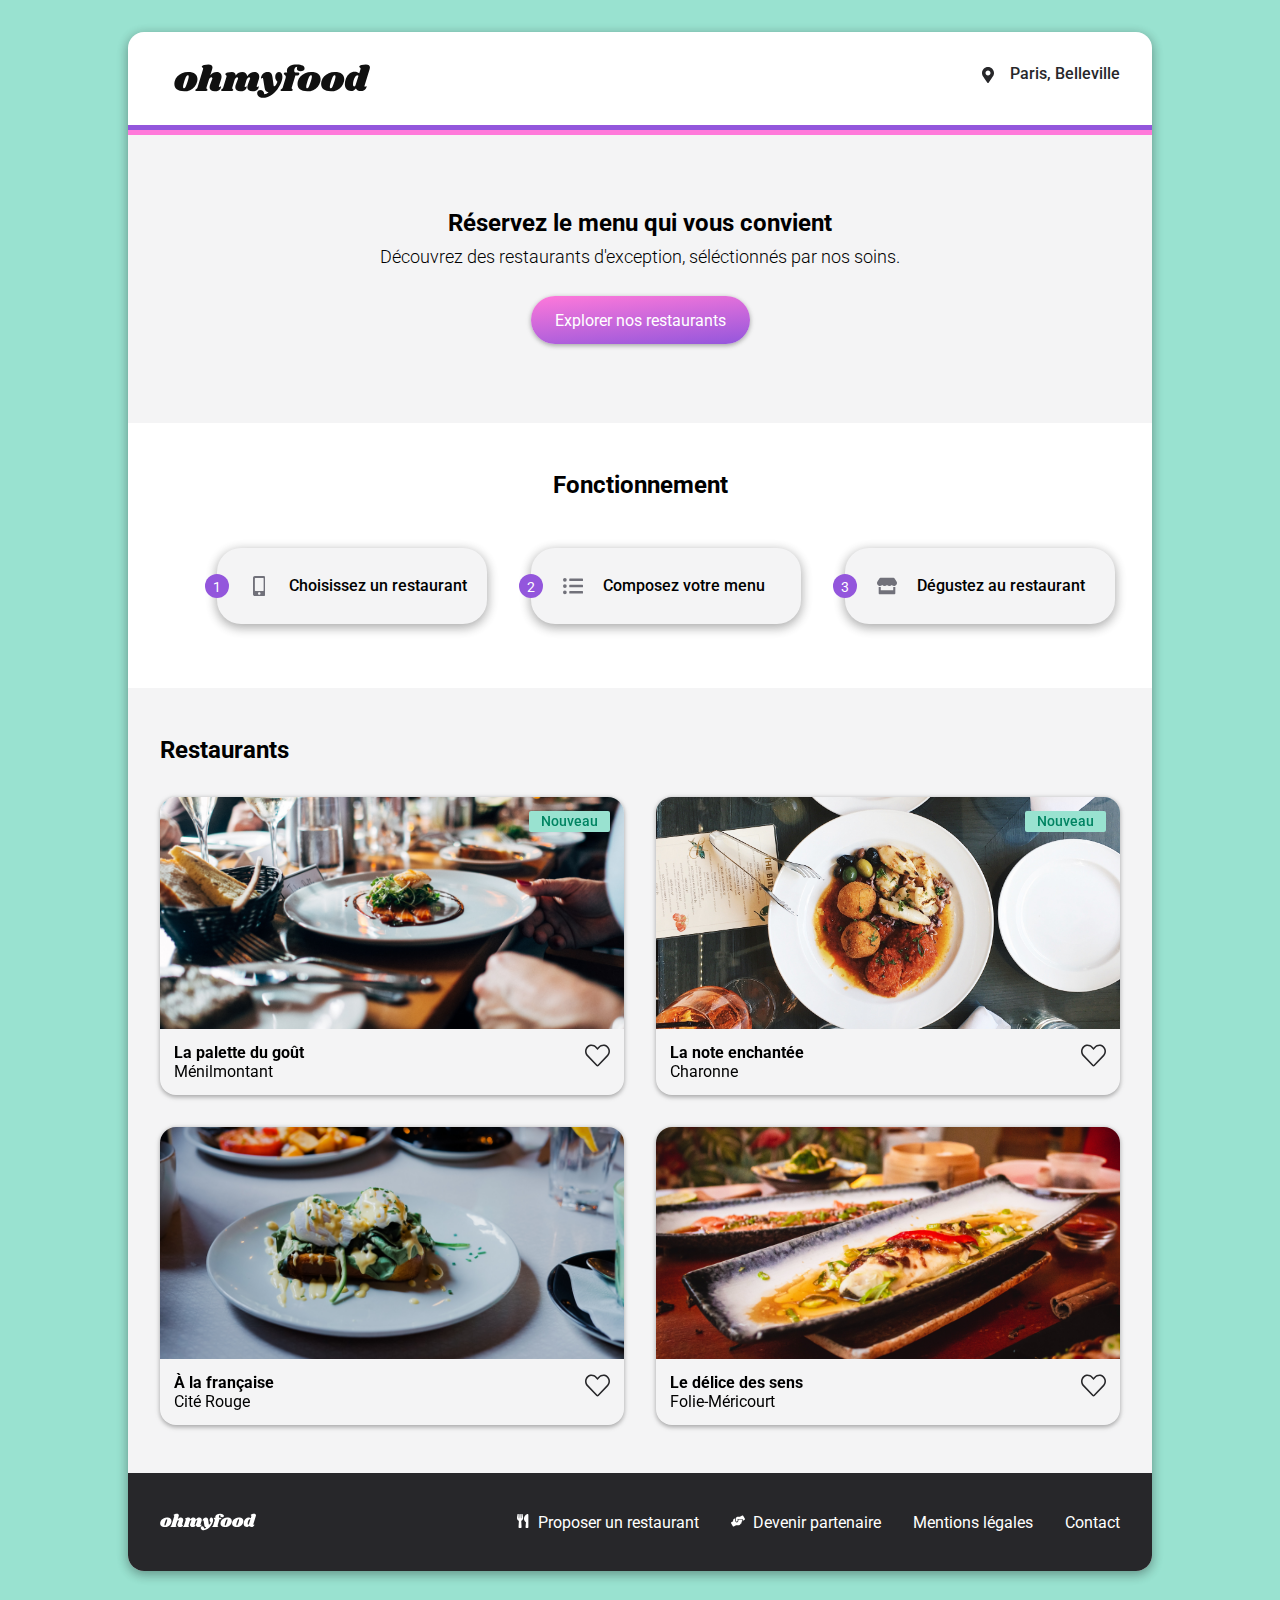
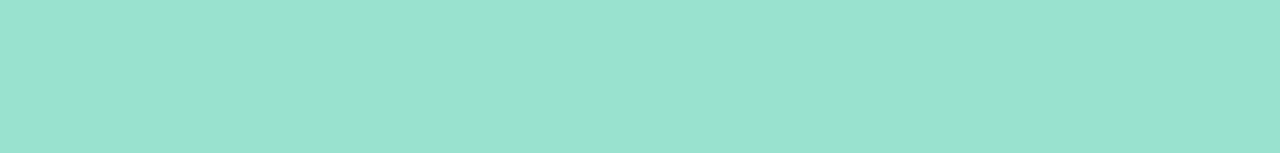
==== commit 9d466351: "Add accessibilité on all html page and sr-only on reset" ====
--- a/index.html
+++ b/index.html
@@ -13,15 +13,16 @@
 <body class="home">
     <div class="container">
         <header class="header">
-            <a href="" class="header-logo">
-                <svg width="196" height="34" viewBox="0 0 196 34" fill="none" xmlns="http://www.w3.org/2000/svg"><path d="M13.932 7.956C17.196 7.956 19.596 8.61599 21.132 9.936C22.692 11.256 23.472 12.984 23.472 15.12C23.472 15.84 23.376 16.644 23.184 17.532C22.728 19.5 21.876 21.228 20.628 22.716C19.38 24.18 17.844 25.32 16.02 26.136C14.22 26.928 12.264 27.324 10.152 27.324C6.81599 27.324 4.34399 26.664 2.73599 25.344C1.15199 24 0.359985 22.224 0.359985 20.016C0.359985 19.272 0.455985 18.444 0.647985 17.532C1.10399 15.66 1.96799 14.004 3.23999 12.564C4.53599 11.1 6.10799 9.972 7.95599 9.18C9.82799 8.364 11.82 7.956 13.932 7.956ZM13.824 11.16C13.32 11.16 12.78 11.616 12.204 12.528C11.652 13.416 10.992 15.108 10.224 17.604C9.45599 20.1 9.07199 21.852 9.07199 22.86C9.07199 23.388 9.15599 23.748 9.32399 23.94C9.49199 24.108 9.71999 24.192 10.008 24.192C10.512 24.24 11.028 23.808 11.556 22.896C12.108 21.984 12.792 20.208 13.608 17.568C14.352 15.24 14.724 13.548 14.724 12.492C14.724 11.988 14.64 11.64 14.472 11.448C14.328 11.256 14.112 11.16 13.824 11.16Z" fill="#101010"/><path d="M44.9899 22.032C44.9419 22.128 44.9179 22.272 44.9179 22.464C44.9179 22.632 44.9539 22.764 45.0259 22.86C45.1219 22.956 45.2419 23.004 45.3859 23.004C45.6739 23.004 45.9139 22.884 46.1059 22.644C46.3219 22.38 46.4659 22.248 46.5379 22.248C46.6579 22.248 46.7539 22.332 46.8259 22.5C46.8979 22.644 46.9339 22.824 46.9339 23.04C46.9579 23.736 46.7299 24.42 46.2499 25.092C45.7699 25.74 45.0619 26.28 44.1259 26.712C43.2139 27.12 42.1099 27.324 40.8139 27.324C39.2299 27.324 37.9699 26.964 37.0339 26.244C36.0979 25.5 35.6179 24.516 35.5939 23.292C35.5939 22.404 35.8099 21.408 36.2419 20.304L38.2219 15.12C38.3419 14.808 38.4019 14.556 38.4019 14.364C38.4019 14.052 38.2939 13.812 38.0779 13.644C37.8859 13.452 37.6459 13.356 37.3579 13.356C36.9019 13.356 36.4339 13.572 35.9539 14.004C35.4979 14.412 35.1259 15.084 34.8379 16.02V15.948L32.5699 23.256C32.4979 23.544 32.4619 23.796 32.4619 24.012C32.4619 24.324 32.5219 24.576 32.6419 24.768C32.7619 24.936 32.9299 25.104 33.1459 25.272C33.3139 25.44 33.4339 25.584 33.5059 25.704C33.5779 25.8 33.5899 25.932 33.5419 26.1C33.4219 26.412 33.1819 26.64 32.8219 26.784C32.4619 26.928 31.9099 27 31.1659 27H22.9579C22.3339 27 21.8779 26.904 21.5899 26.712C21.3019 26.496 21.2059 26.22 21.3019 25.884C21.3979 25.596 21.6499 25.344 22.0579 25.128C22.4179 24.936 22.7179 24.708 22.9579 24.444C23.1979 24.18 23.4019 23.76 23.5699 23.184L29.0419 5.22C29.1139 5.004 29.1499 4.824 29.1499 4.68C29.1499 4.416 29.0779 4.2 28.9339 4.032C28.8139 3.864 28.6459 3.696 28.4299 3.528C28.1899 3.336 28.0099 3.168 27.8899 3.024C27.7939 2.88 27.7819 2.688 27.8539 2.448C27.9979 1.896 28.7539 1.416 30.1219 1.00799C31.4899 0.599996 32.9179 0.395996 34.4059 0.395996C35.7979 0.395996 36.8179 0.659996 37.4659 1.188C38.1379 1.716 38.4739 2.436 38.4739 3.348C38.4739 3.876 38.3899 4.392 38.2219 4.896L36.2779 11.232C37.2139 10.008 38.1979 9.156 39.2299 8.676C40.2859 8.196 41.4259 7.956 42.6499 7.956C44.1139 7.956 45.2899 8.4 46.1779 9.288C47.0899 10.176 47.5459 11.328 47.5459 12.744C47.5459 13.488 47.4259 14.22 47.1859 14.94L44.9899 22.032Z" fill="#101010"/><path d="M82.7165 22.032C82.6685 22.128 82.6445 22.272 82.6445 22.464C82.6445 22.632 82.6805 22.764 82.7525 22.86C82.8485 22.956 82.9685 23.004 83.1125 23.004C83.4005 23.004 83.6405 22.884 83.8325 22.644C84.0485 22.38 84.1925 22.248 84.2645 22.248C84.3845 22.248 84.4805 22.332 84.5525 22.5C84.6245 22.644 84.6605 22.824 84.6605 23.04C84.6845 23.736 84.4565 24.42 83.9765 25.092C83.4965 25.74 82.7885 26.28 81.8525 26.712C80.9405 27.12 79.8365 27.324 78.5405 27.324C76.9565 27.324 75.6965 26.964 74.7605 26.244C73.8245 25.5 73.3445 24.516 73.3205 23.292C73.3205 22.404 73.5365 21.408 73.9685 20.304L75.9485 15.12C76.0685 14.808 76.1285 14.556 76.1285 14.364C76.1285 14.052 76.0205 13.812 75.8045 13.644C75.6125 13.452 75.3725 13.356 75.0845 13.356C74.6765 13.356 74.2565 13.536 73.8245 13.896C73.3925 14.256 73.0085 14.82 72.6725 15.588L70.6925 22.032C70.6445 22.128 70.6205 22.272 70.6205 22.464C70.6205 22.632 70.6565 22.764 70.7285 22.86C70.8245 22.956 70.9445 23.004 71.0885 23.004C71.3765 23.004 71.6165 22.884 71.8085 22.644C72.0245 22.38 72.1685 22.248 72.2405 22.248C72.3605 22.248 72.4565 22.332 72.5285 22.5C72.6005 22.644 72.6365 22.824 72.6365 23.04C72.6605 23.736 72.4325 24.42 71.9525 25.092C71.4725 25.74 70.7645 26.28 69.8285 26.712C68.9165 27.12 67.8125 27.324 66.5165 27.324C64.9325 27.324 63.6725 26.964 62.7365 26.244C61.8005 25.5 61.3205 24.516 61.2965 23.292C61.2965 22.404 61.5125 21.408 61.9445 20.304L63.9245 15.12C64.0445 14.808 64.1045 14.556 64.1045 14.364C64.1045 14.052 63.9965 13.812 63.7805 13.644C63.5885 13.452 63.3485 13.356 63.0605 13.356C62.6525 13.356 62.2325 13.536 61.8005 13.896C61.3685 14.232 61.0085 14.784 60.7205 15.552L58.3445 23.256C58.2485 23.52 58.2005 23.772 58.2005 24.012C58.2005 24.3 58.2605 24.54 58.3805 24.732C58.5005 24.9 58.6685 25.08 58.8845 25.272C59.0525 25.416 59.1725 25.548 59.2445 25.668C59.3165 25.788 59.3285 25.932 59.2805 26.1C59.1845 26.412 58.9565 26.64 58.5965 26.784C58.2365 26.928 57.6725 27 56.9045 27H48.6965C48.0725 27 47.6285 26.904 47.3645 26.712C47.0765 26.496 46.9685 26.22 47.0405 25.884C47.1365 25.596 47.3885 25.344 47.7965 25.128C48.1565 24.936 48.4565 24.708 48.6965 24.444C48.9365 24.18 49.1405 23.76 49.3085 23.184L52.5125 12.78C52.5605 12.66 52.5845 12.492 52.5845 12.276C52.5845 12.012 52.5245 11.808 52.4045 11.664C52.3085 11.52 52.1405 11.34 51.9005 11.124C51.6605 10.932 51.4925 10.764 51.3965 10.62C51.3005 10.476 51.2885 10.284 51.3605 10.044C51.5045 9.492 52.2605 9.012 53.6285 8.604C54.9965 8.172 56.4245 7.956 57.9125 7.956C59.0885 7.956 60.0125 8.28 60.6845 8.928C61.3805 9.576 61.7165 10.464 61.6925 11.592C62.6765 10.224 63.7085 9.276 64.7885 8.748C65.8925 8.22 67.0805 7.956 68.3525 7.956C69.7445 7.956 70.8725 8.364 71.7365 9.18C72.6245 9.972 73.1165 11.016 73.2125 12.312C74.2445 10.68 75.3485 9.552 76.5245 8.928C77.7005 8.28 78.9845 7.956 80.3765 7.956C81.8405 7.956 83.0165 8.4 83.9045 9.288C84.8165 10.176 85.2725 11.328 85.2725 12.744C85.2725 13.488 85.1525 14.22 84.9125 14.94L82.7165 22.032Z" fill="#101010"/><path d="M104.932 7.956C105.988 7.956 106.828 8.388 107.452 9.252C108.1 10.092 108.424 11.244 108.424 12.708C108.424 13.98 108.196 15.348 107.74 16.812C106.852 19.764 105.424 22.548 103.456 25.164C101.512 27.78 99.2675 29.88 96.7235 31.464C94.2035 33.048 91.6836 33.84 89.1636 33.84C87.9156 33.84 86.8355 33.624 85.9235 33.192C85.0355 32.76 84.3635 32.184 83.9075 31.464C83.4275 30.744 83.1875 29.976 83.1875 29.16C83.1875 28.8 83.2475 28.404 83.3675 27.972C83.5835 27.3 83.9435 26.784 84.4475 26.424C84.9515 26.064 85.5516 25.884 86.2476 25.884C87.3516 25.884 88.2515 26.256 88.9475 27C89.6675 27.768 90.1236 28.812 90.3156 30.132C91.8516 30.06 93.2675 29.4 94.5635 28.152C93.3395 27.936 92.4275 27.528 91.8275 26.928C91.2515 26.304 90.8555 25.344 90.6395 24.048L89.1995 15.228C89.1275 14.772 89.0195 14.46 88.8755 14.292C88.7555 14.1 88.5876 14.004 88.3716 14.004C88.2036 14.004 87.9995 14.088 87.7595 14.256C87.5435 14.424 87.3875 14.508 87.2915 14.508C87.0995 14.508 87.0035 14.304 87.0035 13.896C87.0035 13.56 87.0635 13.2 87.1835 12.816C87.6155 11.448 88.4196 10.296 89.5956 9.36C90.7716 8.4 92.1395 7.92 93.6995 7.92C95.2355 7.92 96.3635 8.376 97.0835 9.288C97.8275 10.2 98.3076 11.604 98.5236 13.5L99.6035 21.42C99.6755 22.02 99.8915 22.32 100.252 22.32C100.684 22.32 101.188 21.936 101.764 21.168C102.34 20.376 102.904 19.26 103.456 17.82C102.736 17.172 102.184 16.428 101.8 15.588C101.416 14.748 101.224 13.848 101.224 12.888C101.224 12.144 101.32 11.472 101.512 10.872C101.8 9.912 102.244 9.192 102.844 8.712C103.468 8.208 104.164 7.956 104.932 7.956Z" fill="#101010"/><path d="M122.864 0.395996C125.432 0.395996 127.352 0.791996 128.624 1.584C129.92 2.352 130.568 3.3 130.568 4.428C130.568 5.34 130.184 6.048 129.416 6.552C128.672 7.032 127.688 7.272 126.464 7.272C125.336 7.272 124.46 6.996 123.836 6.444C123.212 5.892 122.9 5.208 122.9 4.392C122.9 3.888 123.056 3.36 123.368 2.808C122.648 2.808 122.048 2.988 121.568 3.348C121.088 3.684 120.716 4.272 120.452 5.112C120.308 5.64 120.236 6.132 120.236 6.588C120.236 7.164 120.332 7.62 120.524 7.956C120.74 8.268 121.04 8.424 121.424 8.424H123.548C124.796 8.424 125.42 8.808 125.42 9.576C125.42 9.672 125.396 9.816 125.348 10.008C125.204 10.536 124.904 10.932 124.448 11.196C124.016 11.46 123.356 11.592 122.468 11.592H121.388L117.824 23.256C117.752 23.544 117.716 23.796 117.716 24.012C117.716 24.324 117.776 24.576 117.896 24.768C118.016 24.936 118.184 25.104 118.4 25.272C118.568 25.44 118.688 25.584 118.76 25.704C118.832 25.8 118.844 25.932 118.796 26.1C118.676 26.412 118.436 26.64 118.076 26.784C117.716 26.928 117.164 27 116.42 27H108.212C107.588 27 107.132 26.904 106.844 26.712C106.556 26.496 106.46 26.22 106.556 25.884C106.652 25.596 106.904 25.344 107.312 25.128C107.672 24.936 107.972 24.708 108.212 24.444C108.452 24.18 108.656 23.76 108.824 23.184L111.632 13.968C111.752 13.608 111.812 13.236 111.812 12.852C111.812 12.372 111.704 12 111.488 11.736C111.296 11.448 110.996 11.136 110.588 10.8C110.324 10.584 110.12 10.404 109.976 10.26C109.856 10.092 109.796 9.9 109.796 9.684C109.772 9.228 109.928 8.904 110.264 8.712C110.624 8.52 111.296 8.424 112.28 8.424H113.18C113.012 7.824 112.928 7.224 112.928 6.624C112.928 6.024 113.036 5.4 113.252 4.752C113.708 3.528 114.68 2.496 116.168 1.65599C117.68 0.815996 119.912 0.395996 122.864 0.395996Z" fill="#101010"/><path d="M137.084 7.956C140.348 7.956 142.748 8.61599 144.284 9.936C145.844 11.256 146.624 12.984 146.624 15.12C146.624 15.84 146.528 16.644 146.336 17.532C145.88 19.5 145.028 21.228 143.78 22.716C142.532 24.18 140.996 25.32 139.172 26.136C137.372 26.928 135.416 27.324 133.304 27.324C129.968 27.324 127.496 26.664 125.888 25.344C124.304 24 123.512 22.224 123.512 20.016C123.512 19.272 123.608 18.444 123.8 17.532C124.256 15.66 125.12 14.004 126.392 12.564C127.688 11.1 129.26 9.972 131.108 9.18C132.98 8.364 134.972 7.956 137.084 7.956ZM136.976 11.16C136.472 11.16 135.932 11.616 135.356 12.528C134.804 13.416 134.144 15.108 133.376 17.604C132.608 20.1 132.224 21.852 132.224 22.86C132.224 23.388 132.308 23.748 132.476 23.94C132.644 24.108 132.872 24.192 133.16 24.192C133.664 24.24 134.18 23.808 134.708 22.896C135.26 21.984 135.944 20.208 136.76 17.568C137.504 15.24 137.876 13.548 137.876 12.492C137.876 11.988 137.792 11.64 137.624 11.448C137.48 11.256 137.264 11.16 136.976 11.16Z" fill="#101010"/><path d="M160.709 7.956C163.973 7.956 166.373 8.61599 167.909 9.936C169.469 11.256 170.249 12.984 170.249 15.12C170.249 15.84 170.153 16.644 169.961 17.532C169.505 19.5 168.653 21.228 167.405 22.716C166.157 24.18 164.621 25.32 162.797 26.136C160.997 26.928 159.041 27.324 156.929 27.324C153.593 27.324 151.121 26.664 149.513 25.344C147.929 24 147.137 22.224 147.137 20.016C147.137 19.272 147.233 18.444 147.425 17.532C147.881 15.66 148.745 14.004 150.017 12.564C151.313 11.1 152.885 9.972 154.733 9.18C156.605 8.364 158.597 7.956 160.709 7.956ZM160.601 11.16C160.097 11.16 159.557 11.616 158.981 12.528C158.429 13.416 157.769 15.108 157.001 17.604C156.233 20.1 155.849 21.852 155.849 22.86C155.849 23.388 155.933 23.748 156.101 23.94C156.269 24.108 156.497 24.192 156.785 24.192C157.289 24.24 157.805 23.808 158.333 22.896C158.885 21.984 159.569 20.208 160.385 17.568C161.129 15.24 161.501 13.548 161.501 12.492C161.501 11.988 161.417 11.64 161.249 11.448C161.105 11.256 160.889 11.16 160.601 11.16Z" fill="#101010"/><path d="M190.526 21.816C190.478 22.008 190.454 22.14 190.454 22.212C190.454 22.38 190.502 22.512 190.598 22.608C190.694 22.704 190.814 22.752 190.958 22.752C191.246 22.752 191.486 22.632 191.678 22.392C191.894 22.128 192.038 21.996 192.11 21.996C192.23 21.996 192.326 22.08 192.398 22.248C192.47 22.416 192.506 22.608 192.506 22.824C192.53 23.472 192.278 24.132 191.75 24.804C191.246 25.476 190.562 26.028 189.698 26.46C188.834 26.892 187.898 27.108 186.89 27.108C185.69 27.108 184.646 26.88 183.758 26.424C182.87 25.968 182.258 25.368 181.922 24.624C181.274 25.464 180.53 26.088 179.69 26.496C178.85 26.904 177.962 27.108 177.026 27.108C175.922 27.108 174.89 26.832 173.93 26.28C172.994 25.728 172.238 24.948 171.662 23.94C171.11 22.908 170.834 21.744 170.834 20.448C170.834 18.264 171.242 16.212 172.058 14.292C172.898 12.348 174.062 10.788 175.55 9.612C177.038 8.412 178.73 7.812 180.626 7.812C181.658 7.812 182.534 7.932 183.254 8.172C183.998 8.412 184.67 8.772 185.27 9.252L186.494 5.22C186.566 5.004 186.602 4.824 186.602 4.68C186.602 4.416 186.53 4.2 186.386 4.032C186.266 3.864 186.098 3.696 185.882 3.528C185.642 3.336 185.462 3.168 185.342 3.024C185.246 2.88 185.234 2.688 185.306 2.448C185.45 1.896 186.206 1.416 187.574 1.00799C188.942 0.599996 190.37 0.395996 191.858 0.395996C193.25 0.395996 194.27 0.659996 194.918 1.188C195.59 1.716 195.926 2.436 195.926 3.348C195.926 3.876 195.842 4.392 195.674 4.896L190.526 21.816ZM184.514 11.7C184.13 11.364 183.71 11.196 183.254 11.196C182.558 11.196 181.874 11.712 181.202 12.744C180.53 13.776 179.99 15.024 179.582 16.488C179.174 17.952 178.982 19.272 179.006 20.448C179.006 21.768 179.438 22.428 180.302 22.428C180.614 22.428 180.878 22.308 181.094 22.068C181.31 21.804 181.514 21.384 181.706 20.808L184.514 11.7Z" fill="#101010"/></svg>
+            <a href="index.html" class="header-logo">
+                <span class="sr-only">OhMyFood</span>
+                <svg width="196" height="34" viewBox="0 0 196 34" fill="none" xmlns="http://www.w3.org/2000/svg" aria-hidden="true"><path d="M13.932 7.956C17.196 7.956 19.596 8.61599 21.132 9.936C22.692 11.256 23.472 12.984 23.472 15.12C23.472 15.84 23.376 16.644 23.184 17.532C22.728 19.5 21.876 21.228 20.628 22.716C19.38 24.18 17.844 25.32 16.02 26.136C14.22 26.928 12.264 27.324 10.152 27.324C6.81599 27.324 4.34399 26.664 2.73599 25.344C1.15199 24 0.359985 22.224 0.359985 20.016C0.359985 19.272 0.455985 18.444 0.647985 17.532C1.10399 15.66 1.96799 14.004 3.23999 12.564C4.53599 11.1 6.10799 9.972 7.95599 9.18C9.82799 8.364 11.82 7.956 13.932 7.956ZM13.824 11.16C13.32 11.16 12.78 11.616 12.204 12.528C11.652 13.416 10.992 15.108 10.224 17.604C9.45599 20.1 9.07199 21.852 9.07199 22.86C9.07199 23.388 9.15599 23.748 9.32399 23.94C9.49199 24.108 9.71999 24.192 10.008 24.192C10.512 24.24 11.028 23.808 11.556 22.896C12.108 21.984 12.792 20.208 13.608 17.568C14.352 15.24 14.724 13.548 14.724 12.492C14.724 11.988 14.64 11.64 14.472 11.448C14.328 11.256 14.112 11.16 13.824 11.16Z" fill="#101010"/><path d="M44.9899 22.032C44.9419 22.128 44.9179 22.272 44.9179 22.464C44.9179 22.632 44.9539 22.764 45.0259 22.86C45.1219 22.956 45.2419 23.004 45.3859 23.004C45.6739 23.004 45.9139 22.884 46.1059 22.644C46.3219 22.38 46.4659 22.248 46.5379 22.248C46.6579 22.248 46.7539 22.332 46.8259 22.5C46.8979 22.644 46.9339 22.824 46.9339 23.04C46.9579 23.736 46.7299 24.42 46.2499 25.092C45.7699 25.74 45.0619 26.28 44.1259 26.712C43.2139 27.12 42.1099 27.324 40.8139 27.324C39.2299 27.324 37.9699 26.964 37.0339 26.244C36.0979 25.5 35.6179 24.516 35.5939 23.292C35.5939 22.404 35.8099 21.408 36.2419 20.304L38.2219 15.12C38.3419 14.808 38.4019 14.556 38.4019 14.364C38.4019 14.052 38.2939 13.812 38.0779 13.644C37.8859 13.452 37.6459 13.356 37.3579 13.356C36.9019 13.356 36.4339 13.572 35.9539 14.004C35.4979 14.412 35.1259 15.084 34.8379 16.02V15.948L32.5699 23.256C32.4979 23.544 32.4619 23.796 32.4619 24.012C32.4619 24.324 32.5219 24.576 32.6419 24.768C32.7619 24.936 32.9299 25.104 33.1459 25.272C33.3139 25.44 33.4339 25.584 33.5059 25.704C33.5779 25.8 33.5899 25.932 33.5419 26.1C33.4219 26.412 33.1819 26.64 32.8219 26.784C32.4619 26.928 31.9099 27 31.1659 27H22.9579C22.3339 27 21.8779 26.904 21.5899 26.712C21.3019 26.496 21.2059 26.22 21.3019 25.884C21.3979 25.596 21.6499 25.344 22.0579 25.128C22.4179 24.936 22.7179 24.708 22.9579 24.444C23.1979 24.18 23.4019 23.76 23.5699 23.184L29.0419 5.22C29.1139 5.004 29.1499 4.824 29.1499 4.68C29.1499 4.416 29.0779 4.2 28.9339 4.032C28.8139 3.864 28.6459 3.696 28.4299 3.528C28.1899 3.336 28.0099 3.168 27.8899 3.024C27.7939 2.88 27.7819 2.688 27.8539 2.448C27.9979 1.896 28.7539 1.416 30.1219 1.00799C31.4899 0.599996 32.9179 0.395996 34.4059 0.395996C35.7979 0.395996 36.8179 0.659996 37.4659 1.188C38.1379 1.716 38.4739 2.436 38.4739 3.348C38.4739 3.876 38.3899 4.392 38.2219 4.896L36.2779 11.232C37.2139 10.008 38.1979 9.156 39.2299 8.676C40.2859 8.196 41.4259 7.956 42.6499 7.956C44.1139 7.956 45.2899 8.4 46.1779 9.288C47.0899 10.176 47.5459 11.328 47.5459 12.744C47.5459 13.488 47.4259 14.22 47.1859 14.94L44.9899 22.032Z" fill="#101010"/><path d="M82.7165 22.032C82.6685 22.128 82.6445 22.272 82.6445 22.464C82.6445 22.632 82.6805 22.764 82.7525 22.86C82.8485 22.956 82.9685 23.004 83.1125 23.004C83.4005 23.004 83.6405 22.884 83.8325 22.644C84.0485 22.38 84.1925 22.248 84.2645 22.248C84.3845 22.248 84.4805 22.332 84.5525 22.5C84.6245 22.644 84.6605 22.824 84.6605 23.04C84.6845 23.736 84.4565 24.42 83.9765 25.092C83.4965 25.74 82.7885 26.28 81.8525 26.712C80.9405 27.12 79.8365 27.324 78.5405 27.324C76.9565 27.324 75.6965 26.964 74.7605 26.244C73.8245 25.5 73.3445 24.516 73.3205 23.292C73.3205 22.404 73.5365 21.408 73.9685 20.304L75.9485 15.12C76.0685 14.808 76.1285 14.556 76.1285 14.364C76.1285 14.052 76.0205 13.812 75.8045 13.644C75.6125 13.452 75.3725 13.356 75.0845 13.356C74.6765 13.356 74.2565 13.536 73.8245 13.896C73.3925 14.256 73.0085 14.82 72.6725 15.588L70.6925 22.032C70.6445 22.128 70.6205 22.272 70.6205 22.464C70.6205 22.632 70.6565 22.764 70.7285 22.86C70.8245 22.956 70.9445 23.004 71.0885 23.004C71.3765 23.004 71.6165 22.884 71.8085 22.644C72.0245 22.38 72.1685 22.248 72.2405 22.248C72.3605 22.248 72.4565 22.332 72.5285 22.5C72.6005 22.644 72.6365 22.824 72.6365 23.04C72.6605 23.736 72.4325 24.42 71.9525 25.092C71.4725 25.74 70.7645 26.28 69.8285 26.712C68.9165 27.12 67.8125 27.324 66.5165 27.324C64.9325 27.324 63.6725 26.964 62.7365 26.244C61.8005 25.5 61.3205 24.516 61.2965 23.292C61.2965 22.404 61.5125 21.408 61.9445 20.304L63.9245 15.12C64.0445 14.808 64.1045 14.556 64.1045 14.364C64.1045 14.052 63.9965 13.812 63.7805 13.644C63.5885 13.452 63.3485 13.356 63.0605 13.356C62.6525 13.356 62.2325 13.536 61.8005 13.896C61.3685 14.232 61.0085 14.784 60.7205 15.552L58.3445 23.256C58.2485 23.52 58.2005 23.772 58.2005 24.012C58.2005 24.3 58.2605 24.54 58.3805 24.732C58.5005 24.9 58.6685 25.08 58.8845 25.272C59.0525 25.416 59.1725 25.548 59.2445 25.668C59.3165 25.788 59.3285 25.932 59.2805 26.1C59.1845 26.412 58.9565 26.64 58.5965 26.784C58.2365 26.928 57.6725 27 56.9045 27H48.6965C48.0725 27 47.6285 26.904 47.3645 26.712C47.0765 26.496 46.9685 26.22 47.0405 25.884C47.1365 25.596 47.3885 25.344 47.7965 25.128C48.1565 24.936 48.4565 24.708 48.6965 24.444C48.9365 24.18 49.1405 23.76 49.3085 23.184L52.5125 12.78C52.5605 12.66 52.5845 12.492 52.5845 12.276C52.5845 12.012 52.5245 11.808 52.4045 11.664C52.3085 11.52 52.1405 11.34 51.9005 11.124C51.6605 10.932 51.4925 10.764 51.3965 10.62C51.3005 10.476 51.2885 10.284 51.3605 10.044C51.5045 9.492 52.2605 9.012 53.6285 8.604C54.9965 8.172 56.4245 7.956 57.9125 7.956C59.0885 7.956 60.0125 8.28 60.6845 8.928C61.3805 9.576 61.7165 10.464 61.6925 11.592C62.6765 10.224 63.7085 9.276 64.7885 8.748C65.8925 8.22 67.0805 7.956 68.3525 7.956C69.7445 7.956 70.8725 8.364 71.7365 9.18C72.6245 9.972 73.1165 11.016 73.2125 12.312C74.2445 10.68 75.3485 9.552 76.5245 8.928C77.7005 8.28 78.9845 7.956 80.3765 7.956C81.8405 7.956 83.0165 8.4 83.9045 9.288C84.8165 10.176 85.2725 11.328 85.2725 12.744C85.2725 13.488 85.1525 14.22 84.9125 14.94L82.7165 22.032Z" fill="#101010"/><path d="M104.932 7.956C105.988 7.956 106.828 8.388 107.452 9.252C108.1 10.092 108.424 11.244 108.424 12.708C108.424 13.98 108.196 15.348 107.74 16.812C106.852 19.764 105.424 22.548 103.456 25.164C101.512 27.78 99.2675 29.88 96.7235 31.464C94.2035 33.048 91.6836 33.84 89.1636 33.84C87.9156 33.84 86.8355 33.624 85.9235 33.192C85.0355 32.76 84.3635 32.184 83.9075 31.464C83.4275 30.744 83.1875 29.976 83.1875 29.16C83.1875 28.8 83.2475 28.404 83.3675 27.972C83.5835 27.3 83.9435 26.784 84.4475 26.424C84.9515 26.064 85.5516 25.884 86.2476 25.884C87.3516 25.884 88.2515 26.256 88.9475 27C89.6675 27.768 90.1236 28.812 90.3156 30.132C91.8516 30.06 93.2675 29.4 94.5635 28.152C93.3395 27.936 92.4275 27.528 91.8275 26.928C91.2515 26.304 90.8555 25.344 90.6395 24.048L89.1995 15.228C89.1275 14.772 89.0195 14.46 88.8755 14.292C88.7555 14.1 88.5876 14.004 88.3716 14.004C88.2036 14.004 87.9995 14.088 87.7595 14.256C87.5435 14.424 87.3875 14.508 87.2915 14.508C87.0995 14.508 87.0035 14.304 87.0035 13.896C87.0035 13.56 87.0635 13.2 87.1835 12.816C87.6155 11.448 88.4196 10.296 89.5956 9.36C90.7716 8.4 92.1395 7.92 93.6995 7.92C95.2355 7.92 96.3635 8.376 97.0835 9.288C97.8275 10.2 98.3076 11.604 98.5236 13.5L99.6035 21.42C99.6755 22.02 99.8915 22.32 100.252 22.32C100.684 22.32 101.188 21.936 101.764 21.168C102.34 20.376 102.904 19.26 103.456 17.82C102.736 17.172 102.184 16.428 101.8 15.588C101.416 14.748 101.224 13.848 101.224 12.888C101.224 12.144 101.32 11.472 101.512 10.872C101.8 9.912 102.244 9.192 102.844 8.712C103.468 8.208 104.164 7.956 104.932 7.956Z" fill="#101010"/><path d="M122.864 0.395996C125.432 0.395996 127.352 0.791996 128.624 1.584C129.92 2.352 130.568 3.3 130.568 4.428C130.568 5.34 130.184 6.048 129.416 6.552C128.672 7.032 127.688 7.272 126.464 7.272C125.336 7.272 124.46 6.996 123.836 6.444C123.212 5.892 122.9 5.208 122.9 4.392C122.9 3.888 123.056 3.36 123.368 2.808C122.648 2.808 122.048 2.988 121.568 3.348C121.088 3.684 120.716 4.272 120.452 5.112C120.308 5.64 120.236 6.132 120.236 6.588C120.236 7.164 120.332 7.62 120.524 7.956C120.74 8.268 121.04 8.424 121.424 8.424H123.548C124.796 8.424 125.42 8.808 125.42 9.576C125.42 9.672 125.396 9.816 125.348 10.008C125.204 10.536 124.904 10.932 124.448 11.196C124.016 11.46 123.356 11.592 122.468 11.592H121.388L117.824 23.256C117.752 23.544 117.716 23.796 117.716 24.012C117.716 24.324 117.776 24.576 117.896 24.768C118.016 24.936 118.184 25.104 118.4 25.272C118.568 25.44 118.688 25.584 118.76 25.704C118.832 25.8 118.844 25.932 118.796 26.1C118.676 26.412 118.436 26.64 118.076 26.784C117.716 26.928 117.164 27 116.42 27H108.212C107.588 27 107.132 26.904 106.844 26.712C106.556 26.496 106.46 26.22 106.556 25.884C106.652 25.596 106.904 25.344 107.312 25.128C107.672 24.936 107.972 24.708 108.212 24.444C108.452 24.18 108.656 23.76 108.824 23.184L111.632 13.968C111.752 13.608 111.812 13.236 111.812 12.852C111.812 12.372 111.704 12 111.488 11.736C111.296 11.448 110.996 11.136 110.588 10.8C110.324 10.584 110.12 10.404 109.976 10.26C109.856 10.092 109.796 9.9 109.796 9.684C109.772 9.228 109.928 8.904 110.264 8.712C110.624 8.52 111.296 8.424 112.28 8.424H113.18C113.012 7.824 112.928 7.224 112.928 6.624C112.928 6.024 113.036 5.4 113.252 4.752C113.708 3.528 114.68 2.496 116.168 1.65599C117.68 0.815996 119.912 0.395996 122.864 0.395996Z" fill="#101010"/><path d="M137.084 7.956C140.348 7.956 142.748 8.61599 144.284 9.936C145.844 11.256 146.624 12.984 146.624 15.12C146.624 15.84 146.528 16.644 146.336 17.532C145.88 19.5 145.028 21.228 143.78 22.716C142.532 24.18 140.996 25.32 139.172 26.136C137.372 26.928 135.416 27.324 133.304 27.324C129.968 27.324 127.496 26.664 125.888 25.344C124.304 24 123.512 22.224 123.512 20.016C123.512 19.272 123.608 18.444 123.8 17.532C124.256 15.66 125.12 14.004 126.392 12.564C127.688 11.1 129.26 9.972 131.108 9.18C132.98 8.364 134.972 7.956 137.084 7.956ZM136.976 11.16C136.472 11.16 135.932 11.616 135.356 12.528C134.804 13.416 134.144 15.108 133.376 17.604C132.608 20.1 132.224 21.852 132.224 22.86C132.224 23.388 132.308 23.748 132.476 23.94C132.644 24.108 132.872 24.192 133.16 24.192C133.664 24.24 134.18 23.808 134.708 22.896C135.26 21.984 135.944 20.208 136.76 17.568C137.504 15.24 137.876 13.548 137.876 12.492C137.876 11.988 137.792 11.64 137.624 11.448C137.48 11.256 137.264 11.16 136.976 11.16Z" fill="#101010"/><path d="M160.709 7.956C163.973 7.956 166.373 8.61599 167.909 9.936C169.469 11.256 170.249 12.984 170.249 15.12C170.249 15.84 170.153 16.644 169.961 17.532C169.505 19.5 168.653 21.228 167.405 22.716C166.157 24.18 164.621 25.32 162.797 26.136C160.997 26.928 159.041 27.324 156.929 27.324C153.593 27.324 151.121 26.664 149.513 25.344C147.929 24 147.137 22.224 147.137 20.016C147.137 19.272 147.233 18.444 147.425 17.532C147.881 15.66 148.745 14.004 150.017 12.564C151.313 11.1 152.885 9.972 154.733 9.18C156.605 8.364 158.597 7.956 160.709 7.956ZM160.601 11.16C160.097 11.16 159.557 11.616 158.981 12.528C158.429 13.416 157.769 15.108 157.001 17.604C156.233 20.1 155.849 21.852 155.849 22.86C155.849 23.388 155.933 23.748 156.101 23.94C156.269 24.108 156.497 24.192 156.785 24.192C157.289 24.24 157.805 23.808 158.333 22.896C158.885 21.984 159.569 20.208 160.385 17.568C161.129 15.24 161.501 13.548 161.501 12.492C161.501 11.988 161.417 11.64 161.249 11.448C161.105 11.256 160.889 11.16 160.601 11.16Z" fill="#101010"/><path d="M190.526 21.816C190.478 22.008 190.454 22.14 190.454 22.212C190.454 22.38 190.502 22.512 190.598 22.608C190.694 22.704 190.814 22.752 190.958 22.752C191.246 22.752 191.486 22.632 191.678 22.392C191.894 22.128 192.038 21.996 192.11 21.996C192.23 21.996 192.326 22.08 192.398 22.248C192.47 22.416 192.506 22.608 192.506 22.824C192.53 23.472 192.278 24.132 191.75 24.804C191.246 25.476 190.562 26.028 189.698 26.46C188.834 26.892 187.898 27.108 186.89 27.108C185.69 27.108 184.646 26.88 183.758 26.424C182.87 25.968 182.258 25.368 181.922 24.624C181.274 25.464 180.53 26.088 179.69 26.496C178.85 26.904 177.962 27.108 177.026 27.108C175.922 27.108 174.89 26.832 173.93 26.28C172.994 25.728 172.238 24.948 171.662 23.94C171.11 22.908 170.834 21.744 170.834 20.448C170.834 18.264 171.242 16.212 172.058 14.292C172.898 12.348 174.062 10.788 175.55 9.612C177.038 8.412 178.73 7.812 180.626 7.812C181.658 7.812 182.534 7.932 183.254 8.172C183.998 8.412 184.67 8.772 185.27 9.252L186.494 5.22C186.566 5.004 186.602 4.824 186.602 4.68C186.602 4.416 186.53 4.2 186.386 4.032C186.266 3.864 186.098 3.696 185.882 3.528C185.642 3.336 185.462 3.168 185.342 3.024C185.246 2.88 185.234 2.688 185.306 2.448C185.45 1.896 186.206 1.416 187.574 1.00799C188.942 0.599996 190.37 0.395996 191.858 0.395996C193.25 0.395996 194.27 0.659996 194.918 1.188C195.59 1.716 195.926 2.436 195.926 3.348C195.926 3.876 195.842 4.392 195.674 4.896L190.526 21.816ZM184.514 11.7C184.13 11.364 183.71 11.196 183.254 11.196C182.558 11.196 181.874 11.712 181.202 12.744C180.53 13.776 179.99 15.024 179.582 16.488C179.174 17.952 178.982 19.272 179.006 20.448C179.006 21.768 179.438 22.428 180.302 22.428C180.614 22.428 180.878 22.308 181.094 22.068C181.31 21.804 181.514 21.384 181.706 20.808L184.514 11.7Z" fill="#101010"/></svg>
             </a>
         </header>
         <main class="main">
             <section class="location">
                 <div class="location-wrapper">
                     <span class="location-icon">
-                        <svg xmlns="http://www.w3.org/2000/svg" viewBox="0 0 384 512"><path d="M172.268 501.67C26.97 291.031 0 269.413 0 192 0 85.961 85.961 0 192 0s192 85.961 192 192c0 77.413-26.97 99.031-172.268 309.67-9.535 13.774-29.93 13.773-39.464 0zM192 272c44.183 0 80-35.817 80-80s-35.817-80-80-80-80 35.817-80 80 35.817 80 80 80z"/></svg>
+                        <svg xmlns="http://www.w3.org/2000/svg" viewBox="0 0 384 512" aria-hidden="true"><path d="M172.268 501.67C26.97 291.031 0 269.413 0 192 0 85.961 85.961 0 192 0s192 85.961 192 192c0 77.413-26.97 99.031-172.268 309.67-9.535 13.774-29.93 13.773-39.464 0zM192 272c44.183 0 80-35.817 80-80s-35.817-80-80-80-80 35.817-80 80 35.817 80 80 80z"/></svg>
                     </span>
                     <span class="location-text">Paris, Belleville</span>
                 </div>
@@ -35,41 +36,41 @@
             </section>
             <section class="howto">
                 <h2 class="section-title">Fonctionnement</h2>
-                <div class="section-grid">
-                    <div class="card">
+                <ol class="section-grid">
+                    <li class="card">
                         <div class="card-label">
                             <div class="card-label-text">1</div>
                         </div>
                         <div class="card-header">
                             <div class="card-header-icon">
-                                <svg xmlns="http://www.w3.org/2000/svg" viewBox="0 0 320 512"><path d="M272 0H48C21.5 0 0 21.5 0 48v416c0 26.5 21.5 48 48 48h224c26.5 0 48-21.5 48-48V48c0-26.5-21.5-48-48-48zM160 480c-17.7 0-32-14.3-32-32s14.3-32 32-32 32 14.3 32 32-14.3 32-32 32zm112-108c0 6.6-5.4 12-12 12H60c-6.6 0-12-5.4-12-12V60c0-6.6 5.4-12 12-12h200c6.6 0 12 5.4 12 12v312z"/></svg>
+                                <svg xmlns="http://www.w3.org/2000/svg" viewBox="0 0 320 512" aria-hidden="true"><path d="M272 0H48C21.5 0 0 21.5 0 48v416c0 26.5 21.5 48 48 48h224c26.5 0 48-21.5 48-48V48c0-26.5-21.5-48-48-48zM160 480c-17.7 0-32-14.3-32-32s14.3-32 32-32 32 14.3 32 32-14.3 32-32 32zm112-108c0 6.6-5.4 12-12 12H60c-6.6 0-12-5.4-12-12V60c0-6.6 5.4-12 12-12h200c6.6 0 12 5.4 12 12v312z"/></svg>
                             </div>
                             <div class="card-header-title">Choisissez un restaurant</div>
                         </div>
-                    </div>
-                    <div class="card">
+                    </li>
+                    <li class="card">
                         <div class="card-label">
                             <div class="card-label-text">2</div>
                         </div>
                         <div class="card-header">
                             <div class="card-header-icon">
-                                <svg xmlns="http://www.w3.org/2000/svg" viewBox="0 0 512 512"><path d="M48 48a48 48 0 1 0 48 48 48 48 0 0 0-48-48zm0 160a48 48 0 1 0 48 48 48 48 0 0 0-48-48zm0 160a48 48 0 1 0 48 48 48 48 0 0 0-48-48zm448 16H176a16 16 0 0 0-16 16v32a16 16 0 0 0 16 16h320a16 16 0 0 0 16-16v-32a16 16 0 0 0-16-16zm0-320H176a16 16 0 0 0-16 16v32a16 16 0 0 0 16 16h320a16 16 0 0 0 16-16V80a16 16 0 0 0-16-16zm0 160H176a16 16 0 0 0-16 16v32a16 16 0 0 0 16 16h320a16 16 0 0 0 16-16v-32a16 16 0 0 0-16-16z"/></svg>
+                                <svg xmlns="http://www.w3.org/2000/svg" viewBox="0 0 512 512" aria-hidden="true"><path d="M48 48a48 48 0 1 0 48 48 48 48 0 0 0-48-48zm0 160a48 48 0 1 0 48 48 48 48 0 0 0-48-48zm0 160a48 48 0 1 0 48 48 48 48 0 0 0-48-48zm448 16H176a16 16 0 0 0-16 16v32a16 16 0 0 0 16 16h320a16 16 0 0 0 16-16v-32a16 16 0 0 0-16-16zm0-320H176a16 16 0 0 0-16 16v32a16 16 0 0 0 16 16h320a16 16 0 0 0 16-16V80a16 16 0 0 0-16-16zm0 160H176a16 16 0 0 0-16 16v32a16 16 0 0 0 16 16h320a16 16 0 0 0 16-16v-32a16 16 0 0 0-16-16z"/></svg>
                             </div>
                             <div class="card-header-title">Composez votre menu</div>
                         </div>
-                    </div>
-                    <div class="card">
+                    </li>
+                    <li class="card">
                         <div class="card-label">
                             <div class="card-label-text">3</div>
                         </div>
                         <div class="card-header">
                             <div class="card-header-icon">
-                                <svg xmlns="http://www.w3.org/2000/svg" viewBox="0 0 616 512"><path d="M602 118.6L537.1 15C531.3 5.7 521 0 510 0H106C95 0 84.7 5.7 78.9 15L14 118.6c-33.5 53.5-3.8 127.9 58.8 136.4 4.5.6 9.1.9 13.7.9 29.6 0 55.8-13 73.8-33.1 18 20.1 44.3 33.1 73.8 33.1 29.6 0 55.8-13 73.8-33.1 18 20.1 44.3 33.1 73.8 33.1 29.6 0 55.8-13 73.8-33.1 18.1 20.1 44.3 33.1 73.8 33.1 4.7 0 9.2-.3 13.7-.9 62.8-8.4 92.6-82.8 59-136.4zM529.5 288c-10 0-19.9-1.5-29.5-3.8V384H116v-99.8c-9.6 2.2-19.5 3.8-29.5 3.8-6 0-12.1-.4-18-1.2-5.6-.8-11.1-2.1-16.4-3.6V480c0 17.7 14.3 32 32 32h448c17.7 0 32-14.3 32-32V283.2c-5.4 1.6-10.8 2.9-16.4 3.6-6.1.8-12.1 1.2-18.2 1.2z"/></svg>
+                                <svg xmlns="http://www.w3.org/2000/svg" viewBox="0 0 616 512" aria-hidden="true"><path d="M602 118.6L537.1 15C531.3 5.7 521 0 510 0H106C95 0 84.7 5.7 78.9 15L14 118.6c-33.5 53.5-3.8 127.9 58.8 136.4 4.5.6 9.1.9 13.7.9 29.6 0 55.8-13 73.8-33.1 18 20.1 44.3 33.1 73.8 33.1 29.6 0 55.8-13 73.8-33.1 18 20.1 44.3 33.1 73.8 33.1 29.6 0 55.8-13 73.8-33.1 18.1 20.1 44.3 33.1 73.8 33.1 4.7 0 9.2-.3 13.7-.9 62.8-8.4 92.6-82.8 59-136.4zM529.5 288c-10 0-19.9-1.5-29.5-3.8V384H116v-99.8c-9.6 2.2-19.5 3.8-29.5 3.8-6 0-12.1-.4-18-1.2-5.6-.8-11.1-2.1-16.4-3.6V480c0 17.7 14.3 32 32 32h448c17.7 0 32-14.3 32-32V283.2c-5.4 1.6-10.8 2.9-16.4 3.6-6.1.8-12.1 1.2-18.2 1.2z"/></svg>
                             </div>
                             <div class="card-header-title">Dégustez au restaurant</div>
                         </div>
-                    </div>
-                </div>
+                    </li>
+                </ol>
             </section>
             <section class="restaurants">
                 <h2 class="section-title">Restaurants</h2>
@@ -84,10 +85,11 @@
                                 <h3 class="card-header-title">La palette du goût</h3>
                                 <p class="card-header-secondary">Ménilmontant</p>
                             </div>
-                            <button class="like">
+                            <span class="like">
+                                <span class="sr-only">Like</span>
                                 <svg class="like-heart-light" xmlns="http://www.w3.org/2000/svg" viewBox="0 0 512 512"><path d="M462.3 62.7c-54.5-46.4-136-38.7-186.6 13.5L256 96.6l-19.7-20.3C195.5 34.1 113.2 8.7 49.7 62.7c-62.8 53.6-66.1 149.8-9.9 207.8l193.5 199.8c6.2 6.4 14.4 9.7 22.6 9.7 8.2 0 16.4-3.2 22.6-9.7L472 270.5c56.4-58 53.1-154.2-9.7-207.8zm-13.1 185.6L256.4 448.1 62.8 248.3c-38.4-39.6-46.4-115.1 7.7-161.2 54.8-46.8 119.2-12.9 142.8 11.5l42.7 44.1 42.7-44.1c23.2-24 88.2-58 142.8-11.5 54 46 46.1 121.5 7.7 161.2z"/></svg>
                                 <svg class="like-heart-solid" xmlns="http://www.w3.org/2000/svg" viewBox="0 0 512 512"><path d="M462.3 62.6C407.5 15.9 326 24.3 275.7 76.2L256 96.5l-19.7-20.3C186.1 24.3 104.5 15.9 49.7 62.6c-62.8 53.6-66.1 149.8-9.9 207.9l193.5 199.8c12.5 12.9 32.8 12.9 45.3 0l193.5-199.8c56.3-58.1 53-154.3-9.8-207.9z"/></svg>
-                            </button>
+                            </span>
                         </div>
                     </a>
                     <a href="la-note-enchantee.html" class="card">
@@ -100,10 +102,11 @@
                                 <h3 class="card-header-title">La note enchantée</h3>
                                 <p class="card-header-secondary">Charonne</p>
                             </div>
-                            <button class="like">
+                            <span class="like">
+                                <span class="sr-only">Like</span>
                                 <svg class="like-heart-light" xmlns="http://www.w3.org/2000/svg" viewBox="0 0 512 512"><path d="M462.3 62.7c-54.5-46.4-136-38.7-186.6 13.5L256 96.6l-19.7-20.3C195.5 34.1 113.2 8.7 49.7 62.7c-62.8 53.6-66.1 149.8-9.9 207.8l193.5 199.8c6.2 6.4 14.4 9.7 22.6 9.7 8.2 0 16.4-3.2 22.6-9.7L472 270.5c56.4-58 53.1-154.2-9.7-207.8zm-13.1 185.6L256.4 448.1 62.8 248.3c-38.4-39.6-46.4-115.1 7.7-161.2 54.8-46.8 119.2-12.9 142.8 11.5l42.7 44.1 42.7-44.1c23.2-24 88.2-58 142.8-11.5 54 46 46.1 121.5 7.7 161.2z"/></svg>
                                 <svg class="like-heart-solid" xmlns="http://www.w3.org/2000/svg" viewBox="0 0 512 512"><path d="M462.3 62.6C407.5 15.9 326 24.3 275.7 76.2L256 96.5l-19.7-20.3C186.1 24.3 104.5 15.9 49.7 62.6c-62.8 53.6-66.1 149.8-9.9 207.9l193.5 199.8c12.5 12.9 32.8 12.9 45.3 0l193.5-199.8c56.3-58.1 53-154.3-9.8-207.9z"/></svg>
-                            </button>
+                            </span>
                         </div>
                     </a>
                     <a href="a-la-francaise.html" class="card">
@@ -115,10 +118,11 @@
                                 <h3 class="card-header-title">À la française</h3>
                                 <p class="card-header-secondary">Cité Rouge</p>
                             </div>
-                            <button class="like">
+                            <span class="like">
+                                <span class="sr-only">Like</span>
                                 <svg class="like-heart-light" xmlns="http://www.w3.org/2000/svg" viewBox="0 0 512 512"><path d="M462.3 62.7c-54.5-46.4-136-38.7-186.6 13.5L256 96.6l-19.7-20.3C195.5 34.1 113.2 8.7 49.7 62.7c-62.8 53.6-66.1 149.8-9.9 207.8l193.5 199.8c6.2 6.4 14.4 9.7 22.6 9.7 8.2 0 16.4-3.2 22.6-9.7L472 270.5c56.4-58 53.1-154.2-9.7-207.8zm-13.1 185.6L256.4 448.1 62.8 248.3c-38.4-39.6-46.4-115.1 7.7-161.2 54.8-46.8 119.2-12.9 142.8 11.5l42.7 44.1 42.7-44.1c23.2-24 88.2-58 142.8-11.5 54 46 46.1 121.5 7.7 161.2z"/></svg>
                                 <svg class="like-heart-solid" xmlns="http://www.w3.org/2000/svg" viewBox="0 0 512 512"><path d="M462.3 62.6C407.5 15.9 326 24.3 275.7 76.2L256 96.5l-19.7-20.3C186.1 24.3 104.5 15.9 49.7 62.6c-62.8 53.6-66.1 149.8-9.9 207.9l193.5 199.8c12.5 12.9 32.8 12.9 45.3 0l193.5-199.8c56.3-58.1 53-154.3-9.8-207.9z"/></svg>
-                            </button>
+                            </span>
                         </div>
                     </a>
                     <a href="le-delice-des-sens.html" class="card">
@@ -130,18 +134,11 @@
                                 <h3 class="card-header-title">Le délice des sens</h3>
                                 <p class="card-header-secondary">Folie-Méricourt</p>
                             </div>
-                            <button class="like">
+                            <span class="like">
+                                <span class="sr-only">Like</span>
                                 <svg class="like-heart-light" xmlns="http://www.w3.org/2000/svg" viewBox="0 0 512 512"><path d="M462.3 62.7c-54.5-46.4-136-38.7-186.6 13.5L256 96.6l-19.7-20.3C195.5 34.1 113.2 8.7 49.7 62.7c-62.8 53.6-66.1 149.8-9.9 207.8l193.5 199.8c6.2 6.4 14.4 9.7 22.6 9.7 8.2 0 16.4-3.2 22.6-9.7L472 270.5c56.4-58 53.1-154.2-9.7-207.8zm-13.1 185.6L256.4 448.1 62.8 248.3c-38.4-39.6-46.4-115.1 7.7-161.2 54.8-46.8 119.2-12.9 142.8 11.5l42.7 44.1 42.7-44.1c23.2-24 88.2-58 142.8-11.5 54 46 46.1 121.5 7.7 161.2z"/></svg>
-                                <svg class="like-heart-solid" xmlns="http://www.w3.org/2000/svg" viewBox="0 0 512 512">
-                                    <defs>
-                                        <linearGradient id="like-gradient" gradientTransform="rotate(110)">
-                                            <stop offset="0%" stop-color="var(--color-start)" />
-                                            <stop offset="100%" stop-color="var(--color-end)" />
-                                        </linearGradient>
-                                    </defs>
-                                    <path d="M462.3 62.6C407.5 15.9 326 24.3 275.7 76.2L256 96.5l-19.7-20.3C186.1 24.3 104.5 15.9 49.7 62.6c-62.8 53.6-66.1 149.8-9.9 207.9l193.5 199.8c12.5 12.9 32.8 12.9 45.3 0l193.5-199.8c56.3-58.1 53-154.3-9.8-207.9z"/>
-                                </svg>
-                            </button>
+                                <svg class="like-heart-solid" xmlns="http://www.w3.org/2000/svg" viewBox="0 0 512 512"><path d="M462.3 62.6C407.5 15.9 326 24.3 275.7 76.2L256 96.5l-19.7-20.3C186.1 24.3 104.5 15.9 49.7 62.6c-62.8 53.6-66.1 149.8-9.9 207.9l193.5 199.8c12.5 12.9 32.8 12.9 45.3 0l193.5-199.8c56.3-58.1 53-154.3-9.8-207.9z"/></svg>
+                            </span>
                         </div>
                     </a>
                 </div>
@@ -151,15 +148,16 @@
             <div class="footer-wrapper">
                 <h2 class="footer-title">
                     <a href="index.html">
-                        <svg width="196" height="34" viewBox="0 0 196 34" fill="none" xmlns="http://www.w3.org/2000/svg"><path d="M13.932 7.956C17.196 7.956 19.596 8.61599 21.132 9.936C22.692 11.256 23.472 12.984 23.472 15.12C23.472 15.84 23.376 16.644 23.184 17.532C22.728 19.5 21.876 21.228 20.628 22.716C19.38 24.18 17.844 25.32 16.02 26.136C14.22 26.928 12.264 27.324 10.152 27.324C6.81599 27.324 4.34399 26.664 2.73599 25.344C1.15199 24 0.359985 22.224 0.359985 20.016C0.359985 19.272 0.455985 18.444 0.647985 17.532C1.10399 15.66 1.96799 14.004 3.23999 12.564C4.53599 11.1 6.10799 9.972 7.95599 9.18C9.82799 8.364 11.82 7.956 13.932 7.956ZM13.824 11.16C13.32 11.16 12.78 11.616 12.204 12.528C11.652 13.416 10.992 15.108 10.224 17.604C9.45599 20.1 9.07199 21.852 9.07199 22.86C9.07199 23.388 9.15599 23.748 9.32399 23.94C9.49199 24.108 9.71999 24.192 10.008 24.192C10.512 24.24 11.028 23.808 11.556 22.896C12.108 21.984 12.792 20.208 13.608 17.568C14.352 15.24 14.724 13.548 14.724 12.492C14.724 11.988 14.64 11.64 14.472 11.448C14.328 11.256 14.112 11.16 13.824 11.16Z" fill="#101010"/><path d="M44.9899 22.032C44.9419 22.128 44.9179 22.272 44.9179 22.464C44.9179 22.632 44.9539 22.764 45.0259 22.86C45.1219 22.956 45.2419 23.004 45.3859 23.004C45.6739 23.004 45.9139 22.884 46.1059 22.644C46.3219 22.38 46.4659 22.248 46.5379 22.248C46.6579 22.248 46.7539 22.332 46.8259 22.5C46.8979 22.644 46.9339 22.824 46.9339 23.04C46.9579 23.736 46.7299 24.42 46.2499 25.092C45.7699 25.74 45.0619 26.28 44.1259 26.712C43.2139 27.12 42.1099 27.324 40.8139 27.324C39.2299 27.324 37.9699 26.964 37.0339 26.244C36.0979 25.5 35.6179 24.516 35.5939 23.292C35.5939 22.404 35.8099 21.408 36.2419 20.304L38.2219 15.12C38.3419 14.808 38.4019 14.556 38.4019 14.364C38.4019 14.052 38.2939 13.812 38.0779 13.644C37.8859 13.452 37.6459 13.356 37.3579 13.356C36.9019 13.356 36.4339 13.572 35.9539 14.004C35.4979 14.412 35.1259 15.084 34.8379 16.02V15.948L32.5699 23.256C32.4979 23.544 32.4619 23.796 32.4619 24.012C32.4619 24.324 32.5219 24.576 32.6419 24.768C32.7619 24.936 32.9299 25.104 33.1459 25.272C33.3139 25.44 33.4339 25.584 33.5059 25.704C33.5779 25.8 33.5899 25.932 33.5419 26.1C33.4219 26.412 33.1819 26.64 32.8219 26.784C32.4619 26.928 31.9099 27 31.1659 27H22.9579C22.3339 27 21.8779 26.904 21.5899 26.712C21.3019 26.496 21.2059 26.22 21.3019 25.884C21.3979 25.596 21.6499 25.344 22.0579 25.128C22.4179 24.936 22.7179 24.708 22.9579 24.444C23.1979 24.18 23.4019 23.76 23.5699 23.184L29.0419 5.22C29.1139 5.004 29.1499 4.824 29.1499 4.68C29.1499 4.416 29.0779 4.2 28.9339 4.032C28.8139 3.864 28.6459 3.696 28.4299 3.528C28.1899 3.336 28.0099 3.168 27.8899 3.024C27.7939 2.88 27.7819 2.688 27.8539 2.448C27.9979 1.896 28.7539 1.416 30.1219 1.00799C31.4899 0.599996 32.9179 0.395996 34.4059 0.395996C35.7979 0.395996 36.8179 0.659996 37.4659 1.188C38.1379 1.716 38.4739 2.436 38.4739 3.348C38.4739 3.876 38.3899 4.392 38.2219 4.896L36.2779 11.232C37.2139 10.008 38.1979 9.156 39.2299 8.676C40.2859 8.196 41.4259 7.956 42.6499 7.956C44.1139 7.956 45.2899 8.4 46.1779 9.288C47.0899 10.176 47.5459 11.328 47.5459 12.744C47.5459 13.488 47.4259 14.22 47.1859 14.94L44.9899 22.032Z" fill="#101010"/><path d="M82.7165 22.032C82.6685 22.128 82.6445 22.272 82.6445 22.464C82.6445 22.632 82.6805 22.764 82.7525 22.86C82.8485 22.956 82.9685 23.004 83.1125 23.004C83.4005 23.004 83.6405 22.884 83.8325 22.644C84.0485 22.38 84.1925 22.248 84.2645 22.248C84.3845 22.248 84.4805 22.332 84.5525 22.5C84.6245 22.644 84.6605 22.824 84.6605 23.04C84.6845 23.736 84.4565 24.42 83.9765 25.092C83.4965 25.74 82.7885 26.28 81.8525 26.712C80.9405 27.12 79.8365 27.324 78.5405 27.324C76.9565 27.324 75.6965 26.964 74.7605 26.244C73.8245 25.5 73.3445 24.516 73.3205 23.292C73.3205 22.404 73.5365 21.408 73.9685 20.304L75.9485 15.12C76.0685 14.808 76.1285 14.556 76.1285 14.364C76.1285 14.052 76.0205 13.812 75.8045 13.644C75.6125 13.452 75.3725 13.356 75.0845 13.356C74.6765 13.356 74.2565 13.536 73.8245 13.896C73.3925 14.256 73.0085 14.82 72.6725 15.588L70.6925 22.032C70.6445 22.128 70.6205 22.272 70.6205 22.464C70.6205 22.632 70.6565 22.764 70.7285 22.86C70.8245 22.956 70.9445 23.004 71.0885 23.004C71.3765 23.004 71.6165 22.884 71.8085 22.644C72.0245 22.38 72.1685 22.248 72.2405 22.248C72.3605 22.248 72.4565 22.332 72.5285 22.5C72.6005 22.644 72.6365 22.824 72.6365 23.04C72.6605 23.736 72.4325 24.42 71.9525 25.092C71.4725 25.74 70.7645 26.28 69.8285 26.712C68.9165 27.12 67.8125 27.324 66.5165 27.324C64.9325 27.324 63.6725 26.964 62.7365 26.244C61.8005 25.5 61.3205 24.516 61.2965 23.292C61.2965 22.404 61.5125 21.408 61.9445 20.304L63.9245 15.12C64.0445 14.808 64.1045 14.556 64.1045 14.364C64.1045 14.052 63.9965 13.812 63.7805 13.644C63.5885 13.452 63.3485 13.356 63.0605 13.356C62.6525 13.356 62.2325 13.536 61.8005 13.896C61.3685 14.232 61.0085 14.784 60.7205 15.552L58.3445 23.256C58.2485 23.52 58.2005 23.772 58.2005 24.012C58.2005 24.3 58.2605 24.54 58.3805 24.732C58.5005 24.9 58.6685 25.08 58.8845 25.272C59.0525 25.416 59.1725 25.548 59.2445 25.668C59.3165 25.788 59.3285 25.932 59.2805 26.1C59.1845 26.412 58.9565 26.64 58.5965 26.784C58.2365 26.928 57.6725 27 56.9045 27H48.6965C48.0725 27 47.6285 26.904 47.3645 26.712C47.0765 26.496 46.9685 26.22 47.0405 25.884C47.1365 25.596 47.3885 25.344 47.7965 25.128C48.1565 24.936 48.4565 24.708 48.6965 24.444C48.9365 24.18 49.1405 23.76 49.3085 23.184L52.5125 12.78C52.5605 12.66 52.5845 12.492 52.5845 12.276C52.5845 12.012 52.5245 11.808 52.4045 11.664C52.3085 11.52 52.1405 11.34 51.9005 11.124C51.6605 10.932 51.4925 10.764 51.3965 10.62C51.3005 10.476 51.2885 10.284 51.3605 10.044C51.5045 9.492 52.2605 9.012 53.6285 8.604C54.9965 8.172 56.4245 7.956 57.9125 7.956C59.0885 7.956 60.0125 8.28 60.6845 8.928C61.3805 9.576 61.7165 10.464 61.6925 11.592C62.6765 10.224 63.7085 9.276 64.7885 8.748C65.8925 8.22 67.0805 7.956 68.3525 7.956C69.7445 7.956 70.8725 8.364 71.7365 9.18C72.6245 9.972 73.1165 11.016 73.2125 12.312C74.2445 10.68 75.3485 9.552 76.5245 8.928C77.7005 8.28 78.9845 7.956 80.3765 7.956C81.8405 7.956 83.0165 8.4 83.9045 9.288C84.8165 10.176 85.2725 11.328 85.2725 12.744C85.2725 13.488 85.1525 14.22 84.9125 14.94L82.7165 22.032Z" fill="#101010"/><path d="M104.932 7.956C105.988 7.956 106.828 8.388 107.452 9.252C108.1 10.092 108.424 11.244 108.424 12.708C108.424 13.98 108.196 15.348 107.74 16.812C106.852 19.764 105.424 22.548 103.456 25.164C101.512 27.78 99.2675 29.88 96.7235 31.464C94.2035 33.048 91.6836 33.84 89.1636 33.84C87.9156 33.84 86.8355 33.624 85.9235 33.192C85.0355 32.76 84.3635 32.184 83.9075 31.464C83.4275 30.744 83.1875 29.976 83.1875 29.16C83.1875 28.8 83.2475 28.404 83.3675 27.972C83.5835 27.3 83.9435 26.784 84.4475 26.424C84.9515 26.064 85.5516 25.884 86.2476 25.884C87.3516 25.884 88.2515 26.256 88.9475 27C89.6675 27.768 90.1236 28.812 90.3156 30.132C91.8516 30.06 93.2675 29.4 94.5635 28.152C93.3395 27.936 92.4275 27.528 91.8275 26.928C91.2515 26.304 90.8555 25.344 90.6395 24.048L89.1995 15.228C89.1275 14.772 89.0195 14.46 88.8755 14.292C88.7555 14.1 88.5876 14.004 88.3716 14.004C88.2036 14.004 87.9995 14.088 87.7595 14.256C87.5435 14.424 87.3875 14.508 87.2915 14.508C87.0995 14.508 87.0035 14.304 87.0035 13.896C87.0035 13.56 87.0635 13.2 87.1835 12.816C87.6155 11.448 88.4196 10.296 89.5956 9.36C90.7716 8.4 92.1395 7.92 93.6995 7.92C95.2355 7.92 96.3635 8.376 97.0835 9.288C97.8275 10.2 98.3076 11.604 98.5236 13.5L99.6035 21.42C99.6755 22.02 99.8915 22.32 100.252 22.32C100.684 22.32 101.188 21.936 101.764 21.168C102.34 20.376 102.904 19.26 103.456 17.82C102.736 17.172 102.184 16.428 101.8 15.588C101.416 14.748 101.224 13.848 101.224 12.888C101.224 12.144 101.32 11.472 101.512 10.872C101.8 9.912 102.244 9.192 102.844 8.712C103.468 8.208 104.164 7.956 104.932 7.956Z" fill="#101010"/><path d="M122.864 0.395996C125.432 0.395996 127.352 0.791996 128.624 1.584C129.92 2.352 130.568 3.3 130.568 4.428C130.568 5.34 130.184 6.048 129.416 6.552C128.672 7.032 127.688 7.272 126.464 7.272C125.336 7.272 124.46 6.996 123.836 6.444C123.212 5.892 122.9 5.208 122.9 4.392C122.9 3.888 123.056 3.36 123.368 2.808C122.648 2.808 122.048 2.988 121.568 3.348C121.088 3.684 120.716 4.272 120.452 5.112C120.308 5.64 120.236 6.132 120.236 6.588C120.236 7.164 120.332 7.62 120.524 7.956C120.74 8.268 121.04 8.424 121.424 8.424H123.548C124.796 8.424 125.42 8.808 125.42 9.576C125.42 9.672 125.396 9.816 125.348 10.008C125.204 10.536 124.904 10.932 124.448 11.196C124.016 11.46 123.356 11.592 122.468 11.592H121.388L117.824 23.256C117.752 23.544 117.716 23.796 117.716 24.012C117.716 24.324 117.776 24.576 117.896 24.768C118.016 24.936 118.184 25.104 118.4 25.272C118.568 25.44 118.688 25.584 118.76 25.704C118.832 25.8 118.844 25.932 118.796 26.1C118.676 26.412 118.436 26.64 118.076 26.784C117.716 26.928 117.164 27 116.42 27H108.212C107.588 27 107.132 26.904 106.844 26.712C106.556 26.496 106.46 26.22 106.556 25.884C106.652 25.596 106.904 25.344 107.312 25.128C107.672 24.936 107.972 24.708 108.212 24.444C108.452 24.18 108.656 23.76 108.824 23.184L111.632 13.968C111.752 13.608 111.812 13.236 111.812 12.852C111.812 12.372 111.704 12 111.488 11.736C111.296 11.448 110.996 11.136 110.588 10.8C110.324 10.584 110.12 10.404 109.976 10.26C109.856 10.092 109.796 9.9 109.796 9.684C109.772 9.228 109.928 8.904 110.264 8.712C110.624 8.52 111.296 8.424 112.28 8.424H113.18C113.012 7.824 112.928 7.224 112.928 6.624C112.928 6.024 113.036 5.4 113.252 4.752C113.708 3.528 114.68 2.496 116.168 1.65599C117.68 0.815996 119.912 0.395996 122.864 0.395996Z" fill="#101010"/><path d="M137.084 7.956C140.348 7.956 142.748 8.61599 144.284 9.936C145.844 11.256 146.624 12.984 146.624 15.12C146.624 15.84 146.528 16.644 146.336 17.532C145.88 19.5 145.028 21.228 143.78 22.716C142.532 24.18 140.996 25.32 139.172 26.136C137.372 26.928 135.416 27.324 133.304 27.324C129.968 27.324 127.496 26.664 125.888 25.344C124.304 24 123.512 22.224 123.512 20.016C123.512 19.272 123.608 18.444 123.8 17.532C124.256 15.66 125.12 14.004 126.392 12.564C127.688 11.1 129.26 9.972 131.108 9.18C132.98 8.364 134.972 7.956 137.084 7.956ZM136.976 11.16C136.472 11.16 135.932 11.616 135.356 12.528C134.804 13.416 134.144 15.108 133.376 17.604C132.608 20.1 132.224 21.852 132.224 22.86C132.224 23.388 132.308 23.748 132.476 23.94C132.644 24.108 132.872 24.192 133.16 24.192C133.664 24.24 134.18 23.808 134.708 22.896C135.26 21.984 135.944 20.208 136.76 17.568C137.504 15.24 137.876 13.548 137.876 12.492C137.876 11.988 137.792 11.64 137.624 11.448C137.48 11.256 137.264 11.16 136.976 11.16Z" fill="#101010"/><path d="M160.709 7.956C163.973 7.956 166.373 8.61599 167.909 9.936C169.469 11.256 170.249 12.984 170.249 15.12C170.249 15.84 170.153 16.644 169.961 17.532C169.505 19.5 168.653 21.228 167.405 22.716C166.157 24.18 164.621 25.32 162.797 26.136C160.997 26.928 159.041 27.324 156.929 27.324C153.593 27.324 151.121 26.664 149.513 25.344C147.929 24 147.137 22.224 147.137 20.016C147.137 19.272 147.233 18.444 147.425 17.532C147.881 15.66 148.745 14.004 150.017 12.564C151.313 11.1 152.885 9.972 154.733 9.18C156.605 8.364 158.597 7.956 160.709 7.956ZM160.601 11.16C160.097 11.16 159.557 11.616 158.981 12.528C158.429 13.416 157.769 15.108 157.001 17.604C156.233 20.1 155.849 21.852 155.849 22.86C155.849 23.388 155.933 23.748 156.101 23.94C156.269 24.108 156.497 24.192 156.785 24.192C157.289 24.24 157.805 23.808 158.333 22.896C158.885 21.984 159.569 20.208 160.385 17.568C161.129 15.24 161.501 13.548 161.501 12.492C161.501 11.988 161.417 11.64 161.249 11.448C161.105 11.256 160.889 11.16 160.601 11.16Z" fill="#101010"/><path d="M190.526 21.816C190.478 22.008 190.454 22.14 190.454 22.212C190.454 22.38 190.502 22.512 190.598 22.608C190.694 22.704 190.814 22.752 190.958 22.752C191.246 22.752 191.486 22.632 191.678 22.392C191.894 22.128 192.038 21.996 192.11 21.996C192.23 21.996 192.326 22.08 192.398 22.248C192.47 22.416 192.506 22.608 192.506 22.824C192.53 23.472 192.278 24.132 191.75 24.804C191.246 25.476 190.562 26.028 189.698 26.46C188.834 26.892 187.898 27.108 186.89 27.108C185.69 27.108 184.646 26.88 183.758 26.424C182.87 25.968 182.258 25.368 181.922 24.624C181.274 25.464 180.53 26.088 179.69 26.496C178.85 26.904 177.962 27.108 177.026 27.108C175.922 27.108 174.89 26.832 173.93 26.28C172.994 25.728 172.238 24.948 171.662 23.94C171.11 22.908 170.834 21.744 170.834 20.448C170.834 18.264 171.242 16.212 172.058 14.292C172.898 12.348 174.062 10.788 175.55 9.612C177.038 8.412 178.73 7.812 180.626 7.812C181.658 7.812 182.534 7.932 183.254 8.172C183.998 8.412 184.67 8.772 185.27 9.252L186.494 5.22C186.566 5.004 186.602 4.824 186.602 4.68C186.602 4.416 186.53 4.2 186.386 4.032C186.266 3.864 186.098 3.696 185.882 3.528C185.642 3.336 185.462 3.168 185.342 3.024C185.246 2.88 185.234 2.688 185.306 2.448C185.45 1.896 186.206 1.416 187.574 1.00799C188.942 0.599996 190.37 0.395996 191.858 0.395996C193.25 0.395996 194.27 0.659996 194.918 1.188C195.59 1.716 195.926 2.436 195.926 3.348C195.926 3.876 195.842 4.392 195.674 4.896L190.526 21.816ZM184.514 11.7C184.13 11.364 183.71 11.196 183.254 11.196C182.558 11.196 181.874 11.712 181.202 12.744C180.53 13.776 179.99 15.024 179.582 16.488C179.174 17.952 178.982 19.272 179.006 20.448C179.006 21.768 179.438 22.428 180.302 22.428C180.614 22.428 180.878 22.308 181.094 22.068C181.31 21.804 181.514 21.384 181.706 20.808L184.514 11.7Z" fill="#101010"/></svg>
+                        <span class="sr-only">OhMyFood</span>
+                        <svg width="196" height="34" viewBox="0 0 196 34" fill="none" xmlns="http://www.w3.org/2000/svg" aria-hidden="true"><path d="M13.932 7.956C17.196 7.956 19.596 8.61599 21.132 9.936C22.692 11.256 23.472 12.984 23.472 15.12C23.472 15.84 23.376 16.644 23.184 17.532C22.728 19.5 21.876 21.228 20.628 22.716C19.38 24.18 17.844 25.32 16.02 26.136C14.22 26.928 12.264 27.324 10.152 27.324C6.81599 27.324 4.34399 26.664 2.73599 25.344C1.15199 24 0.359985 22.224 0.359985 20.016C0.359985 19.272 0.455985 18.444 0.647985 17.532C1.10399 15.66 1.96799 14.004 3.23999 12.564C4.53599 11.1 6.10799 9.972 7.95599 9.18C9.82799 8.364 11.82 7.956 13.932 7.956ZM13.824 11.16C13.32 11.16 12.78 11.616 12.204 12.528C11.652 13.416 10.992 15.108 10.224 17.604C9.45599 20.1 9.07199 21.852 9.07199 22.86C9.07199 23.388 9.15599 23.748 9.32399 23.94C9.49199 24.108 9.71999 24.192 10.008 24.192C10.512 24.24 11.028 23.808 11.556 22.896C12.108 21.984 12.792 20.208 13.608 17.568C14.352 15.24 14.724 13.548 14.724 12.492C14.724 11.988 14.64 11.64 14.472 11.448C14.328 11.256 14.112 11.16 13.824 11.16Z" fill="#101010"/><path d="M44.9899 22.032C44.9419 22.128 44.9179 22.272 44.9179 22.464C44.9179 22.632 44.9539 22.764 45.0259 22.86C45.1219 22.956 45.2419 23.004 45.3859 23.004C45.6739 23.004 45.9139 22.884 46.1059 22.644C46.3219 22.38 46.4659 22.248 46.5379 22.248C46.6579 22.248 46.7539 22.332 46.8259 22.5C46.8979 22.644 46.9339 22.824 46.9339 23.04C46.9579 23.736 46.7299 24.42 46.2499 25.092C45.7699 25.74 45.0619 26.28 44.1259 26.712C43.2139 27.12 42.1099 27.324 40.8139 27.324C39.2299 27.324 37.9699 26.964 37.0339 26.244C36.0979 25.5 35.6179 24.516 35.5939 23.292C35.5939 22.404 35.8099 21.408 36.2419 20.304L38.2219 15.12C38.3419 14.808 38.4019 14.556 38.4019 14.364C38.4019 14.052 38.2939 13.812 38.0779 13.644C37.8859 13.452 37.6459 13.356 37.3579 13.356C36.9019 13.356 36.4339 13.572 35.9539 14.004C35.4979 14.412 35.1259 15.084 34.8379 16.02V15.948L32.5699 23.256C32.4979 23.544 32.4619 23.796 32.4619 24.012C32.4619 24.324 32.5219 24.576 32.6419 24.768C32.7619 24.936 32.9299 25.104 33.1459 25.272C33.3139 25.44 33.4339 25.584 33.5059 25.704C33.5779 25.8 33.5899 25.932 33.5419 26.1C33.4219 26.412 33.1819 26.64 32.8219 26.784C32.4619 26.928 31.9099 27 31.1659 27H22.9579C22.3339 27 21.8779 26.904 21.5899 26.712C21.3019 26.496 21.2059 26.22 21.3019 25.884C21.3979 25.596 21.6499 25.344 22.0579 25.128C22.4179 24.936 22.7179 24.708 22.9579 24.444C23.1979 24.18 23.4019 23.76 23.5699 23.184L29.0419 5.22C29.1139 5.004 29.1499 4.824 29.1499 4.68C29.1499 4.416 29.0779 4.2 28.9339 4.032C28.8139 3.864 28.6459 3.696 28.4299 3.528C28.1899 3.336 28.0099 3.168 27.8899 3.024C27.7939 2.88 27.7819 2.688 27.8539 2.448C27.9979 1.896 28.7539 1.416 30.1219 1.00799C31.4899 0.599996 32.9179 0.395996 34.4059 0.395996C35.7979 0.395996 36.8179 0.659996 37.4659 1.188C38.1379 1.716 38.4739 2.436 38.4739 3.348C38.4739 3.876 38.3899 4.392 38.2219 4.896L36.2779 11.232C37.2139 10.008 38.1979 9.156 39.2299 8.676C40.2859 8.196 41.4259 7.956 42.6499 7.956C44.1139 7.956 45.2899 8.4 46.1779 9.288C47.0899 10.176 47.5459 11.328 47.5459 12.744C47.5459 13.488 47.4259 14.22 47.1859 14.94L44.9899 22.032Z" fill="#101010"/><path d="M82.7165 22.032C82.6685 22.128 82.6445 22.272 82.6445 22.464C82.6445 22.632 82.6805 22.764 82.7525 22.86C82.8485 22.956 82.9685 23.004 83.1125 23.004C83.4005 23.004 83.6405 22.884 83.8325 22.644C84.0485 22.38 84.1925 22.248 84.2645 22.248C84.3845 22.248 84.4805 22.332 84.5525 22.5C84.6245 22.644 84.6605 22.824 84.6605 23.04C84.6845 23.736 84.4565 24.42 83.9765 25.092C83.4965 25.74 82.7885 26.28 81.8525 26.712C80.9405 27.12 79.8365 27.324 78.5405 27.324C76.9565 27.324 75.6965 26.964 74.7605 26.244C73.8245 25.5 73.3445 24.516 73.3205 23.292C73.3205 22.404 73.5365 21.408 73.9685 20.304L75.9485 15.12C76.0685 14.808 76.1285 14.556 76.1285 14.364C76.1285 14.052 76.0205 13.812 75.8045 13.644C75.6125 13.452 75.3725 13.356 75.0845 13.356C74.6765 13.356 74.2565 13.536 73.8245 13.896C73.3925 14.256 73.0085 14.82 72.6725 15.588L70.6925 22.032C70.6445 22.128 70.6205 22.272 70.6205 22.464C70.6205 22.632 70.6565 22.764 70.7285 22.86C70.8245 22.956 70.9445 23.004 71.0885 23.004C71.3765 23.004 71.6165 22.884 71.8085 22.644C72.0245 22.38 72.1685 22.248 72.2405 22.248C72.3605 22.248 72.4565 22.332 72.5285 22.5C72.6005 22.644 72.6365 22.824 72.6365 23.04C72.6605 23.736 72.4325 24.42 71.9525 25.092C71.4725 25.74 70.7645 26.28 69.8285 26.712C68.9165 27.12 67.8125 27.324 66.5165 27.324C64.9325 27.324 63.6725 26.964 62.7365 26.244C61.8005 25.5 61.3205 24.516 61.2965 23.292C61.2965 22.404 61.5125 21.408 61.9445 20.304L63.9245 15.12C64.0445 14.808 64.1045 14.556 64.1045 14.364C64.1045 14.052 63.9965 13.812 63.7805 13.644C63.5885 13.452 63.3485 13.356 63.0605 13.356C62.6525 13.356 62.2325 13.536 61.8005 13.896C61.3685 14.232 61.0085 14.784 60.7205 15.552L58.3445 23.256C58.2485 23.52 58.2005 23.772 58.2005 24.012C58.2005 24.3 58.2605 24.54 58.3805 24.732C58.5005 24.9 58.6685 25.08 58.8845 25.272C59.0525 25.416 59.1725 25.548 59.2445 25.668C59.3165 25.788 59.3285 25.932 59.2805 26.1C59.1845 26.412 58.9565 26.64 58.5965 26.784C58.2365 26.928 57.6725 27 56.9045 27H48.6965C48.0725 27 47.6285 26.904 47.3645 26.712C47.0765 26.496 46.9685 26.22 47.0405 25.884C47.1365 25.596 47.3885 25.344 47.7965 25.128C48.1565 24.936 48.4565 24.708 48.6965 24.444C48.9365 24.18 49.1405 23.76 49.3085 23.184L52.5125 12.78C52.5605 12.66 52.5845 12.492 52.5845 12.276C52.5845 12.012 52.5245 11.808 52.4045 11.664C52.3085 11.52 52.1405 11.34 51.9005 11.124C51.6605 10.932 51.4925 10.764 51.3965 10.62C51.3005 10.476 51.2885 10.284 51.3605 10.044C51.5045 9.492 52.2605 9.012 53.6285 8.604C54.9965 8.172 56.4245 7.956 57.9125 7.956C59.0885 7.956 60.0125 8.28 60.6845 8.928C61.3805 9.576 61.7165 10.464 61.6925 11.592C62.6765 10.224 63.7085 9.276 64.7885 8.748C65.8925 8.22 67.0805 7.956 68.3525 7.956C69.7445 7.956 70.8725 8.364 71.7365 9.18C72.6245 9.972 73.1165 11.016 73.2125 12.312C74.2445 10.68 75.3485 9.552 76.5245 8.928C77.7005 8.28 78.9845 7.956 80.3765 7.956C81.8405 7.956 83.0165 8.4 83.9045 9.288C84.8165 10.176 85.2725 11.328 85.2725 12.744C85.2725 13.488 85.1525 14.22 84.9125 14.94L82.7165 22.032Z" fill="#101010"/><path d="M104.932 7.956C105.988 7.956 106.828 8.388 107.452 9.252C108.1 10.092 108.424 11.244 108.424 12.708C108.424 13.98 108.196 15.348 107.74 16.812C106.852 19.764 105.424 22.548 103.456 25.164C101.512 27.78 99.2675 29.88 96.7235 31.464C94.2035 33.048 91.6836 33.84 89.1636 33.84C87.9156 33.84 86.8355 33.624 85.9235 33.192C85.0355 32.76 84.3635 32.184 83.9075 31.464C83.4275 30.744 83.1875 29.976 83.1875 29.16C83.1875 28.8 83.2475 28.404 83.3675 27.972C83.5835 27.3 83.9435 26.784 84.4475 26.424C84.9515 26.064 85.5516 25.884 86.2476 25.884C87.3516 25.884 88.2515 26.256 88.9475 27C89.6675 27.768 90.1236 28.812 90.3156 30.132C91.8516 30.06 93.2675 29.4 94.5635 28.152C93.3395 27.936 92.4275 27.528 91.8275 26.928C91.2515 26.304 90.8555 25.344 90.6395 24.048L89.1995 15.228C89.1275 14.772 89.0195 14.46 88.8755 14.292C88.7555 14.1 88.5876 14.004 88.3716 14.004C88.2036 14.004 87.9995 14.088 87.7595 14.256C87.5435 14.424 87.3875 14.508 87.2915 14.508C87.0995 14.508 87.0035 14.304 87.0035 13.896C87.0035 13.56 87.0635 13.2 87.1835 12.816C87.6155 11.448 88.4196 10.296 89.5956 9.36C90.7716 8.4 92.1395 7.92 93.6995 7.92C95.2355 7.92 96.3635 8.376 97.0835 9.288C97.8275 10.2 98.3076 11.604 98.5236 13.5L99.6035 21.42C99.6755 22.02 99.8915 22.32 100.252 22.32C100.684 22.32 101.188 21.936 101.764 21.168C102.34 20.376 102.904 19.26 103.456 17.82C102.736 17.172 102.184 16.428 101.8 15.588C101.416 14.748 101.224 13.848 101.224 12.888C101.224 12.144 101.32 11.472 101.512 10.872C101.8 9.912 102.244 9.192 102.844 8.712C103.468 8.208 104.164 7.956 104.932 7.956Z" fill="#101010"/><path d="M122.864 0.395996C125.432 0.395996 127.352 0.791996 128.624 1.584C129.92 2.352 130.568 3.3 130.568 4.428C130.568 5.34 130.184 6.048 129.416 6.552C128.672 7.032 127.688 7.272 126.464 7.272C125.336 7.272 124.46 6.996 123.836 6.444C123.212 5.892 122.9 5.208 122.9 4.392C122.9 3.888 123.056 3.36 123.368 2.808C122.648 2.808 122.048 2.988 121.568 3.348C121.088 3.684 120.716 4.272 120.452 5.112C120.308 5.64 120.236 6.132 120.236 6.588C120.236 7.164 120.332 7.62 120.524 7.956C120.74 8.268 121.04 8.424 121.424 8.424H123.548C124.796 8.424 125.42 8.808 125.42 9.576C125.42 9.672 125.396 9.816 125.348 10.008C125.204 10.536 124.904 10.932 124.448 11.196C124.016 11.46 123.356 11.592 122.468 11.592H121.388L117.824 23.256C117.752 23.544 117.716 23.796 117.716 24.012C117.716 24.324 117.776 24.576 117.896 24.768C118.016 24.936 118.184 25.104 118.4 25.272C118.568 25.44 118.688 25.584 118.76 25.704C118.832 25.8 118.844 25.932 118.796 26.1C118.676 26.412 118.436 26.64 118.076 26.784C117.716 26.928 117.164 27 116.42 27H108.212C107.588 27 107.132 26.904 106.844 26.712C106.556 26.496 106.46 26.22 106.556 25.884C106.652 25.596 106.904 25.344 107.312 25.128C107.672 24.936 107.972 24.708 108.212 24.444C108.452 24.18 108.656 23.76 108.824 23.184L111.632 13.968C111.752 13.608 111.812 13.236 111.812 12.852C111.812 12.372 111.704 12 111.488 11.736C111.296 11.448 110.996 11.136 110.588 10.8C110.324 10.584 110.12 10.404 109.976 10.26C109.856 10.092 109.796 9.9 109.796 9.684C109.772 9.228 109.928 8.904 110.264 8.712C110.624 8.52 111.296 8.424 112.28 8.424H113.18C113.012 7.824 112.928 7.224 112.928 6.624C112.928 6.024 113.036 5.4 113.252 4.752C113.708 3.528 114.68 2.496 116.168 1.65599C117.68 0.815996 119.912 0.395996 122.864 0.395996Z" fill="#101010"/><path d="M137.084 7.956C140.348 7.956 142.748 8.61599 144.284 9.936C145.844 11.256 146.624 12.984 146.624 15.12C146.624 15.84 146.528 16.644 146.336 17.532C145.88 19.5 145.028 21.228 143.78 22.716C142.532 24.18 140.996 25.32 139.172 26.136C137.372 26.928 135.416 27.324 133.304 27.324C129.968 27.324 127.496 26.664 125.888 25.344C124.304 24 123.512 22.224 123.512 20.016C123.512 19.272 123.608 18.444 123.8 17.532C124.256 15.66 125.12 14.004 126.392 12.564C127.688 11.1 129.26 9.972 131.108 9.18C132.98 8.364 134.972 7.956 137.084 7.956ZM136.976 11.16C136.472 11.16 135.932 11.616 135.356 12.528C134.804 13.416 134.144 15.108 133.376 17.604C132.608 20.1 132.224 21.852 132.224 22.86C132.224 23.388 132.308 23.748 132.476 23.94C132.644 24.108 132.872 24.192 133.16 24.192C133.664 24.24 134.18 23.808 134.708 22.896C135.26 21.984 135.944 20.208 136.76 17.568C137.504 15.24 137.876 13.548 137.876 12.492C137.876 11.988 137.792 11.64 137.624 11.448C137.48 11.256 137.264 11.16 136.976 11.16Z" fill="#101010"/><path d="M160.709 7.956C163.973 7.956 166.373 8.61599 167.909 9.936C169.469 11.256 170.249 12.984 170.249 15.12C170.249 15.84 170.153 16.644 169.961 17.532C169.505 19.5 168.653 21.228 167.405 22.716C166.157 24.18 164.621 25.32 162.797 26.136C160.997 26.928 159.041 27.324 156.929 27.324C153.593 27.324 151.121 26.664 149.513 25.344C147.929 24 147.137 22.224 147.137 20.016C147.137 19.272 147.233 18.444 147.425 17.532C147.881 15.66 148.745 14.004 150.017 12.564C151.313 11.1 152.885 9.972 154.733 9.18C156.605 8.364 158.597 7.956 160.709 7.956ZM160.601 11.16C160.097 11.16 159.557 11.616 158.981 12.528C158.429 13.416 157.769 15.108 157.001 17.604C156.233 20.1 155.849 21.852 155.849 22.86C155.849 23.388 155.933 23.748 156.101 23.94C156.269 24.108 156.497 24.192 156.785 24.192C157.289 24.24 157.805 23.808 158.333 22.896C158.885 21.984 159.569 20.208 160.385 17.568C161.129 15.24 161.501 13.548 161.501 12.492C161.501 11.988 161.417 11.64 161.249 11.448C161.105 11.256 160.889 11.16 160.601 11.16Z" fill="#101010"/><path d="M190.526 21.816C190.478 22.008 190.454 22.14 190.454 22.212C190.454 22.38 190.502 22.512 190.598 22.608C190.694 22.704 190.814 22.752 190.958 22.752C191.246 22.752 191.486 22.632 191.678 22.392C191.894 22.128 192.038 21.996 192.11 21.996C192.23 21.996 192.326 22.08 192.398 22.248C192.47 22.416 192.506 22.608 192.506 22.824C192.53 23.472 192.278 24.132 191.75 24.804C191.246 25.476 190.562 26.028 189.698 26.46C188.834 26.892 187.898 27.108 186.89 27.108C185.69 27.108 184.646 26.88 183.758 26.424C182.87 25.968 182.258 25.368 181.922 24.624C181.274 25.464 180.53 26.088 179.69 26.496C178.85 26.904 177.962 27.108 177.026 27.108C175.922 27.108 174.89 26.832 173.93 26.28C172.994 25.728 172.238 24.948 171.662 23.94C171.11 22.908 170.834 21.744 170.834 20.448C170.834 18.264 171.242 16.212 172.058 14.292C172.898 12.348 174.062 10.788 175.55 9.612C177.038 8.412 178.73 7.812 180.626 7.812C181.658 7.812 182.534 7.932 183.254 8.172C183.998 8.412 184.67 8.772 185.27 9.252L186.494 5.22C186.566 5.004 186.602 4.824 186.602 4.68C186.602 4.416 186.53 4.2 186.386 4.032C186.266 3.864 186.098 3.696 185.882 3.528C185.642 3.336 185.462 3.168 185.342 3.024C185.246 2.88 185.234 2.688 185.306 2.448C185.45 1.896 186.206 1.416 187.574 1.00799C188.942 0.599996 190.37 0.395996 191.858 0.395996C193.25 0.395996 194.27 0.659996 194.918 1.188C195.59 1.716 195.926 2.436 195.926 3.348C195.926 3.876 195.842 4.392 195.674 4.896L190.526 21.816ZM184.514 11.7C184.13 11.364 183.71 11.196 183.254 11.196C182.558 11.196 181.874 11.712 181.202 12.744C180.53 13.776 179.99 15.024 179.582 16.488C179.174 17.952 178.982 19.272 179.006 20.448C179.006 21.768 179.438 22.428 180.302 22.428C180.614 22.428 180.878 22.308 181.094 22.068C181.31 21.804 181.514 21.384 181.706 20.808L184.514 11.7Z" fill="#101010"/></svg>
                     </a>
                 </h2>
                 <ul class="footer-list">
                     <li>
-                        <a href="#" class="footer-link"><span class="footer-link-icon"><svg xmlns="http://www.w3.org/2000/svg" viewBox="0 0 416 512"><path d="M207.9 15.2c.8 4.7 16.1 94.5 16.1 128.8 0 52.3-27.8 89.6-68.9 104.6L168 486.7c.7 13.7-10.2 25.3-24 25.3H80c-13.7 0-24.7-11.5-24-25.3l12.9-238.1C27.7 233.6 0 196.2 0 144 0 109.6 15.3 19.9 16.1 15.2 19.3-5.1 61.4-5.4 64 16.3v141.2c1.3 3.4 15.1 3.2 16 0 1.4-25.3 7.9-139.2 8-141.8 3.3-20.8 44.7-20.8 47.9 0 .2 2.7 6.6 116.5 8 141.8.9 3.2 14.8 3.4 16 0V16.3c2.6-21.6 44.8-21.4 48-1.1zm119.2 285.7l-15 185.1c-1.2 14 9.9 26 23.9 26h56c13.3 0 24-10.7 24-24V24c0-13.2-10.7-24-24-24-82.5 0-221.4 178.5-64.9 300.9z"/></svg></span>Proposer un restaurant</a>
+                        <a href="#" class="footer-link"><span class="footer-link-icon"><svg xmlns="http://www.w3.org/2000/svg" viewBox="0 0 416 512" aria-hidden="true"><path d="M207.9 15.2c.8 4.7 16.1 94.5 16.1 128.8 0 52.3-27.8 89.6-68.9 104.6L168 486.7c.7 13.7-10.2 25.3-24 25.3H80c-13.7 0-24.7-11.5-24-25.3l12.9-238.1C27.7 233.6 0 196.2 0 144 0 109.6 15.3 19.9 16.1 15.2 19.3-5.1 61.4-5.4 64 16.3v141.2c1.3 3.4 15.1 3.2 16 0 1.4-25.3 7.9-139.2 8-141.8 3.3-20.8 44.7-20.8 47.9 0 .2 2.7 6.6 116.5 8 141.8.9 3.2 14.8 3.4 16 0V16.3c2.6-21.6 44.8-21.4 48-1.1zm119.2 285.7l-15 185.1c-1.2 14 9.9 26 23.9 26h56c13.3 0 24-10.7 24-24V24c0-13.2-10.7-24-24-24-82.5 0-221.4 178.5-64.9 300.9z"/></svg></span>Proposer un restaurant</a>
                     </li>
                     <li>
-                        <a href="#" class="footer-link"><span class="footer-link-icon"><svg xmlns="http://www.w3.org/2000/svg" viewBox="0 0 640 512"><path d="M488 192H336v56c0 39.7-32.3 72-72 72s-72-32.3-72-72V126.4l-64.9 39C107.8 176.9 96 197.8 96 220.2v47.3l-80 46.2C.7 322.5-4.6 342.1 4.3 357.4l80 138.6c8.8 15.3 28.4 20.5 43.7 11.7L231.4 448H368c35.3 0 64-28.7 64-64h16c17.7 0 32-14.3 32-32v-64h8c13.3 0 24-10.7 24-24v-48c0-13.3-10.7-24-24-24zm147.7-37.4L555.7 16C546.9.7 527.3-4.5 512 4.3L408.6 64H306.4c-12 0-23.7 3.4-33.9 9.7L239 94.6c-9.4 5.8-15 16.1-15 27.1V248c0 22.1 17.9 40 40 40s40-17.9 40-40v-88h184c30.9 0 56 25.1 56 56v28.5l80-46.2c15.3-8.9 20.5-28.4 11.7-43.7z"/></svg></span>Devenir partenaire</a>
+                        <a href="#" class="footer-link"><span class="footer-link-icon"><svg xmlns="http://www.w3.org/2000/svg" viewBox="0 0 640 512" aria-hidden="true"><path d="M488 192H336v56c0 39.7-32.3 72-72 72s-72-32.3-72-72V126.4l-64.9 39C107.8 176.9 96 197.8 96 220.2v47.3l-80 46.2C.7 322.5-4.6 342.1 4.3 357.4l80 138.6c8.8 15.3 28.4 20.5 43.7 11.7L231.4 448H368c35.3 0 64-28.7 64-64h16c17.7 0 32-14.3 32-32v-64h8c13.3 0 24-10.7 24-24v-48c0-13.3-10.7-24-24-24zm147.7-37.4L555.7 16C546.9.7 527.3-4.5 512 4.3L408.6 64H306.4c-12 0-23.7 3.4-33.9 9.7L239 94.6c-9.4 5.8-15 16.1-15 27.1V248c0 22.1 17.9 40 40 40s40-17.9 40-40v-88h184c30.9 0 56 25.1 56 56v28.5l80-46.2c15.3-8.9 20.5-28.4 11.7-43.7z"/></svg></span>Devenir partenaire</a>
                     </li>
                     <li>
                         <a href="#" class="footer-link">Mentions légales</a>
@@ -171,5 +169,7 @@
             </div>
         </footer>
     </div>
+    <div class="loader"></div>
+    <svg xmlns="http://www.w3.org/2000/svg" viewBox="0 0 0 0" aria-hidden="true"><defs><linearGradient id="like-gradient" gradientTransform="rotate(110)"><stop offset="0%" stop-color="var(--color-start)" /><stop offset="100%" stop-color="var(--color-end)" /></linearGradient></defs></svg>
 </body>
 </html>--- a/assets/css/main.css
+++ b/assets/css/main.css
@@ -1,6 +1,1007 @@
-Can't find stylesheet to import.
-  ╷
-9 │ @import 'variables';
-  │         ^^^^^^^^^^^
-  ╵
-  module.scss 9:9  root stylesheet+/**
+ * Project Ohmyfood
+ * Main Sass file
+ */
+/**
+ * Project Ohmyfood
+ * Variables
+ */
+/**
+ * Project Ohmyfood
+ * Mixin box shadow
+ */
+/**
+ * Project Ohmyfood
+ * Mixin media-queries
+ */
+/**
+ * Project Ohmyfood
+ * Soft reset
+ */
+*, *::before, *::after {
+  box-sizing: border-box;
+  min-width: 0;
+}
+
+html {
+  -webkit-tap-highlight-color: transparent;
+  -webkit-text-size-adjust: 100%;
+  overflow-wrap: break-word;
+}
+
+body {
+  min-height: 100vh;
+  margin: 0;
+}
+
+h1, h2, h3, h4, h5, h6, p {
+  margin: 0;
+  font-size: inherit;
+  font-weight: normal;
+}
+
+ul, li {
+  margin: 0;
+  padding: 0;
+  text-indent: 0;
+  list-style: none;
+}
+
+img, svg {
+  vertical-align: middle;
+  border-style: none;
+}
+
+svg:not([fill]) {
+  fill: currentColor;
+}
+
+a {
+  color: inherit;
+  text-decoration: inherit;
+}
+
+button, input {
+  margin: 0;
+  padding: 0;
+  background: none;
+  border: none;
+  color: inherit;
+  font-family: inherit;
+  font-size: inherit;
+  text-align: inherit;
+}
+
+.sr-only {
+  border: 0 !important;
+  clip: rect(1px, 1px, 1px, 1px) !important;
+  -webkit-clip-path: inset(50%) !important;
+  clip-path: inset(50%) !important;
+  height: 1px !important;
+  margin: -1px !important;
+  overflow: hidden !important;
+  padding: 0 !important;
+  position: absolute !important;
+  width: 1px !important;
+  white-space: nowrap !important;
+}
+
+/**
+ * Project Ohmyfood
+ * Badge component
+ */
+.badge {
+  padding: 0.125rem 0.75rem;
+  border-radius: 0.125rem;
+  background: #99E2D0;
+  color: #008462;
+  font-weight: 500;
+  font-size: 0.875rem;
+}
+
+/**
+ * Project Ohmyfood
+ * Button component
+ */
+.button {
+  --button-height: 3rem ;
+  height: var(--button-height);
+  padding: 0 calc(var(--button-height) / 2);
+  border-radius: calc(var(--button-height) / 2);
+  background: linear-gradient(175deg, #FF79DA 0%, #9356DC 100%);
+  box-shadow: 0 1.5px 4px rgba(0, 0, 0, 0.24), 0 1.5px 6px rgba(0, 0, 0, 0.12);
+  color: #ffffff;
+  cursor: pointer;
+}
+.button:hover, .button:focus {
+  background: linear-gradient(175deg, #ff93e1 0%, #a16be0 100%);
+  box-shadow: 0 3px 12px rgba(0, 0, 0, 0.23), 0 3px 12px rgba(0, 0, 0, 0.16);
+}
+
+/**
+ * Project Ohmyfood
+ * Card component
+ */
+.card {
+  display: flex;
+  flex-direction: column;
+  border-radius: 1rem;
+  box-shadow: 0 1.5px 4px rgba(0, 0, 0, 0.24), 0 1.5px 6px rgba(0, 0, 0, 0.12);
+  cursor: pointer;
+}
+.card-picture {
+  position: relative;
+  overflow: hidden;
+  aspect-ratio: 4/2;
+  border-radius: 1rem 1rem 0 0;
+}
+.card-picture img {
+  width: 100%;
+  height: 100%;
+  object-fit: cover;
+}
+.card-header {
+  display: flex;
+  padding: 0.875rem;
+}
+.card-header-content {
+  flex-grow: 1;
+}
+.card-header-title {
+  font-weight: 700;
+  line-height: 1.2;
+}
+.card-header-action {
+  cursor: pointer;
+}
+.card-header-action svg {
+  height: 1.375rem;
+  margin-right: 1rem;
+  color: #27272a;
+}
+
+/**
+ * Project Ohmyfood
+ * Course component
+ */
+/**
+ * List of courses starter, maincourse, desert
+ */
+.courses {
+  display: flex;
+  flex-direction: column;
+  gap: 2rem;
+}
+.courses-title {
+  display: flex;
+  flex-direction: column;
+  text-transform: uppercase;
+}
+.courses-title:after {
+  content: "";
+  width: 2.5rem;
+  border-bottom: 3px solid #99E2D0;
+}
+.courses-list {
+  display: flex;
+  flex-direction: column;
+  gap: 2rem;
+}
+.courses:nth-child(3n+1) .course:nth-child(4n+1) {
+  animation-duration: 0s, 1s;
+  animation-delay: 0ms, 0s;
+}
+.courses:nth-child(3n+1) .course:nth-child(4n+2) {
+  animation-duration: 0.3s, 1s;
+  animation-delay: 0ms, 0.3s;
+}
+.courses:nth-child(3n+1) .course:nth-child(4n+3) {
+  animation-duration: 0.6s, 1s;
+  animation-delay: 0ms, 0.6s;
+}
+.courses:nth-child(3n+2) .course:nth-child(4n+1) {
+  animation-duration: 1.8s, 1s;
+  animation-delay: 0ms, 1.8s;
+}
+.courses:nth-child(3n+2) .course:nth-child(4n+2) {
+  animation-duration: 2.1s, 1s;
+  animation-delay: 0ms, 2.1s;
+}
+.courses:nth-child(3n+2) .course:nth-child(4n+3) {
+  animation-duration: 2.4s, 1s;
+  animation-delay: 0ms, 2.4s;
+}
+.courses:nth-child(3n+3) .course:nth-child(4n+1) {
+  animation-duration: 3.6s, 1s;
+  animation-delay: 0ms, 3.6s;
+}
+.courses:nth-child(3n+3) .course:nth-child(4n+2) {
+  animation-duration: 3.9s, 1s;
+  animation-delay: 0ms, 3.9s;
+}
+.courses:nth-child(3n+3) .course:nth-child(4n+3) {
+  animation-duration: 4.2s, 1s;
+  animation-delay: 0ms, 4.2s;
+}
+
+/**
+ * Course 1, 2, 3
+ */
+.course {
+  --checkbox-width: 3.75rem;
+  --course-margin: 0.875rem;
+  display: flex;
+  align-items: stretch;
+  overflow-x: hidden;
+  border-radius: 1rem;
+  background-color: #ffffff;
+  box-shadow: 0 1.5px 4px rgba(0, 0, 0, 0.24), 0 1.5px 6px rgba(0, 0, 0, 0.12);
+  cursor: pointer;
+  animation-name: animate-pop-wait, animate-pop-in;
+  animation-timing-function: linear, ease-in-out;
+  will-change: transform, opacity;
+}
+.course-content {
+  flex-grow: 1;
+  display: flex;
+  margin: var(--course-margin) calc(var(--course-margin) * 2) var(--course-margin) var(--course-margin);
+  gap: var(--course-margin);
+}
+.course-content-header {
+  flex-grow: 1;
+  display: flex;
+  flex-direction: column;
+}
+.course-content-header-title {
+  overflow: hidden;
+  font-size: 1.125rem;
+  font-weight: 500;
+  text-overflow: ellipsis;
+  white-space: nowrap;
+}
+.course-content-header-secondary {
+  overflow: hidden;
+  font-weight: 300;
+  text-overflow: ellipsis;
+  white-space: nowrap;
+}
+.course-content-price {
+  flex-shrink: 0;
+  display: flex;
+  align-items: flex-end;
+  color: #27272a;
+  font-weight: 700;
+}
+.course-checkbox {
+  flex-shrink: 0;
+  display: flex;
+  justify-content: center;
+  align-items: center;
+  width: var(--checkbox-width);
+  margin-right: calc(var(--checkbox-width) * -1);
+  background-color: #99E2D0;
+  transition: margin-right 300ms ease-in-out;
+  will-change: margin-right;
+}
+.course-checkbox-icon {
+  transition: transform 500ms ease-in-out;
+  will-change: transform;
+  transform: rotate(-180deg);
+}
+.course-checkbox-icon svg {
+  height: 1.25rem;
+  color: #ffffff;
+}
+.course:hover .course-checkbox, .course:focus .course-checkbox {
+  margin-right: 0;
+}
+.course:hover .course-checkbox-icon, .course:focus .course-checkbox-icon {
+  transform: rotate(0);
+}
+
+/**
+ * Animations
+ */
+@keyframes animate-pop-in {
+  from {
+    opacity: 0;
+    transform: translateY(1.5rem);
+  }
+  to {
+    opacity: 1;
+    transform: translateY(0);
+  }
+}
+@keyframes animate-pop-wait {
+  from {
+    opacity: 0;
+  }
+  to {
+    opacity: 0;
+  }
+}
+/**
+ * Project Ohmyfood
+ * Like Component
+ */
+/**
+ * Mixin Particles
+ */
+/**
+ * Mixin Bubble keyframe
+ */
+/**
+ * Like button
+ */
+.like {
+  position: relative;
+  display: block;
+  width: 1.5625rem;
+  height: 1.5625rem;
+  cursor: pointer;
+}
+.like .like-heart-solid {
+  position: absolute;
+  top: 0;
+  z-index: 2;
+  width: 1.5625rem;
+  height: 1.5625rem;
+  opacity: 0;
+}
+.like .like-heart-solid path {
+  fill: url(#like-gradient) #27272a;
+}
+.like .like-heart-light {
+  position: absolute;
+  top: 0;
+  z-index: 2;
+  width: 1.5625rem;
+  height: 1.5625rem;
+  color: #27272a;
+  opacity: 1;
+}
+.like:before, .like:after {
+  position: absolute;
+  top: 50%;
+  left: 50%;
+  z-index: 1;
+  border-radius: 50%;
+  content: "";
+}
+.like:before {
+  width: 3.125rem;
+  height: 3.125rem;
+  margin: -1.5625rem;
+  border: 1.5625rem solid #FF79DA;
+  transform: scale(0);
+}
+.like:after {
+  margin: -0.125rem;
+  width: 0.25rem;
+  height: 0.25rem;
+  box-shadow: 0.2165063509rem -2.078125rem 0 -0.125rem #ff8080, -0.2165063509rem -1.828125rem 0 -0.125rem #ffed80, 1.7597330514rem -1.1264182632rem 0 -0.125rem #ffed80, 1.294296177rem -1.3090887753rem 0 -0.125rem #a4ff80, 1.9778448721rem 0.6735044006rem 0 -0.125rem #a4ff80, 1.8304672849rem 0.1957179977rem 0 -0.125rem #80ffc8, 0.7065991634rem 1.9662645137rem 0 -0.125rem #80ffc8, 0.9882591925rem 1.5531451265rem 0 -0.125rem #80c8ff, -1.0967301273rem 1.7783873435rem 0 -0.125rem #80c8ff, -0.5981282287rem 1.7410222967rem 0 -0.125rem #a480ff, -2.0741992629rem 0.2513482312rem 0 -0.125rem #a480ff, -1.734112894rem 0.6178741671rem 0 -0.125rem #ff80ed, -1.4897540477rem -1.4649612258rem 0 -0.125rem #ff80ed, -1.5642751807rem -0.9705458127rem 0 -0.125rem #ff8080;
+}
+.like:hover .like-heart-solid, .like:focus .like-heart-solid {
+  opacity: 1;
+  will-change: transform, opacity;
+  animation: animate-like-heart 1s cubic-bezier(0.17, 0.89, 0.32, 1.49);
+}
+.like:hover .like-heart-light, .like:focus .like-heart-light {
+  will-change: transform, opacity;
+  opacity: 0;
+}
+.like:hover:before, .like:hover:after, .like:focus:before, .like:focus:after {
+  animation: inherit;
+  animation-timing-function: cubic-bezier(0.21, 0.61, 0.35, 1);
+}
+.like:hover:before, .like:focus:before {
+  will-change: transform, border-width, border-color;
+  animation: animate-like-bubble 1s;
+}
+.like:hover:after, .like:focus:after {
+  will-change: opacity, box-shadow;
+  animation: animate-like-particles 1s;
+}
+
+#like-gradient {
+  --color-start: #9356DC;
+  --color-end: #FF79DA;
+}
+
+/**
+ * Animations
+ */
+@keyframes animate-like-heart {
+  0%, 17.5% {
+    transform: scale(0);
+  }
+}
+@keyframes animate-like-bubble {
+  15% {
+    transform: scale(1);
+    border-color: #FF79DA;
+    border-width: 1.5625rem;
+  }
+  30%, 100% {
+    transform: scale(1);
+    border-color: #FF79DA;
+    border-width: 0;
+  }
+}
+@keyframes animate-like-particles {
+  0%, 20% {
+    opacity: 0;
+  }
+  25% {
+    opacity: 1;
+    box-shadow: 0.2165063509rem -1.6875rem 0 0rem #ff8080, -0.2165063509rem -1.4375rem 0 0rem #ffed80, 1.4543301285rem -0.8828675593rem 0 0rem #ffed80, 0.9888932542rem -1.0655380715rem 0 0rem #a4ff80, 1.5970136564rem 0.5865821608rem 0 0rem #a4ff80, 1.4496360692rem 0.1087957579rem 0 0rem #80ffc8, 0.5371133279rem 1.6143235497rem 0 0rem #80ffc8, 0.8187733569rem 1.2012041625rem 0 0rem #80c8ff, -0.9272442917rem 1.4264463795rem 0 0rem #80c8ff, -0.4286423931rem 1.3890813327rem 0 0rem #a480ff, -1.6933680472rem 0.1644259913rem 0 0rem #a480ff, -1.3532816783rem 0.5309519273rem 0 0rem #ff80ed, -1.1843511248rem -1.221410522rem 0 0rem #ff80ed, -1.2588722579rem -0.7269951088rem 0 0rem #ff8080;
+  }
+}
+/**
+ * Project Ohmyfood
+ * Section component
+ */
+.section-title {
+  font-weight: 700;
+  font-size: 1.5rem;
+}
+.section-grid {
+  display: grid;
+}
+
+/**
+ * Project Ohmyfood
+ * Layout
+ */
+/**
+ * Body
+ */
+body {
+  display: flex;
+  flex-direction: column;
+  background-color: #ffffff;
+  color: #000000;
+  font-family: "Roboto", sans-serif;
+  font-size: 1rem;
+  font-weight: 400;
+  line-height: 1.2;
+}
+@media (min-width: 640px) {
+  body {
+    background-color: #99E2D0;
+  }
+}
+
+/**
+ * Main container
+ */
+.container {
+  position: relative;
+  display: flex;
+  flex-direction: column;
+  width: 100%;
+}
+@media (min-width: 640px) {
+  .container {
+    margin: 2rem auto;
+    border-radius: 1rem;
+    background-color: #ffffff;
+    box-shadow: 0 3px 12px rgba(0, 0, 0, 0.23), 0 3px 12px rgba(0, 0, 0, 0.16);
+  }
+}
+@media (min-width: 1280px) {
+  .container {
+    max-width: 1280px;
+  }
+}
+@media (min-width: 1024px) and (max-width: 1279.99px) {
+  .container {
+    max-width: 1024px;
+  }
+}
+@media (min-width: 768px) and (max-width: 1023.99px) {
+  .container {
+    max-width: 768px;
+  }
+}
+@media (min-width: 640px) and (max-width: 767.99px) {
+  .container {
+    max-width: 640px;
+  }
+}
+
+/**
+ * Header
+ */
+.header {
+  position: relative;
+  z-index: 2;
+  display: flex;
+}
+@media (min-width: 640px) {
+  .header {
+    box-shadow: none;
+    padding: 2rem 1rem;
+    border-bottom: 5px solid #FF79DA;
+  }
+  .header:before {
+    position: absolute;
+    right: 0;
+    bottom: 0;
+    left: 0;
+    border-bottom: 5px solid #9356DC;
+    content: "";
+  }
+}
+@media (max-width: 639.99px) {
+  .header {
+    justify-content: center;
+    height: 3.9375rem;
+    padding: 1.25rem 1rem 0;
+    box-shadow: 0 1.5px 4px rgba(0, 0, 0, 0.24), 0 1.5px 6px rgba(0, 0, 0, 0.12);
+  }
+}
+@media (min-width: 640px) {
+  .header-logo svg {
+    width: 16rem;
+  }
+}
+@media (max-width: 639.99px) {
+  .header-logo svg {
+    width: 10.25rem;
+  }
+}
+.header-back {
+  position: absolute;
+  top: 0;
+  bottom: 0;
+}
+@media (min-width: 640px) {
+  .header-back {
+    right: 2rem;
+    display: flex;
+    align-items: center;
+  }
+  .header-back-text {
+    color: #27272a;
+    font-weight: 500;
+  }
+  .header-back:hover .header-back-text {
+    color: #9356DC;
+  }
+  .header-back-icon {
+    display: none;
+  }
+}
+@media (max-width: 639.99px) {
+  .header-back {
+    left: 2rem;
+    margin-top: 20px;
+  }
+  .header-back-icon {
+    height: 1.125rem;
+    color: #27272a;
+  }
+  .header-back-text {
+    display: none;
+  }
+}
+
+/**
+ * Main
+ */
+.main {
+  flex-grow: 1;
+  display: flex;
+  flex-direction: column;
+}
+
+/**
+ * Footer
+ */
+.footer {
+  background: #27272a;
+  color: #ffffff;
+}
+@media (min-width: 640px) {
+  .footer {
+    border-radius: 0 0 1rem 1rem;
+  }
+}
+.footer-wrapper {
+  display: flex;
+}
+@media (min-width: 640px) {
+  .footer-wrapper {
+    justify-content: space-between;
+    align-items: center;
+    padding: 2rem;
+  }
+}
+@media (max-width: 639.99px) {
+  .footer-wrapper {
+    flex-direction: column;
+    gap: 0.6875rem;
+    padding: 1.125rem 1.5625rem 2.25rem;
+  }
+}
+.footer-title svg {
+  width: 6rem;
+}
+.footer-title svg path {
+  fill: currentColor;
+}
+@media (min-width: 1024px) {
+  .footer-list {
+    display: flex;
+    justify-content: space-between;
+    align-items: center;
+    gap: 2rem;
+  }
+}
+@media (min-width: 1280px) {
+  .footer-list {
+    position: relative;
+    z-index: 4;
+  }
+}
+@media (min-width: 640px) and (max-width: 1023.99px) {
+  .footer-list {
+    display: grid;
+    grid-template-columns: auto auto;
+    gap: 0.5rem 2rem;
+  }
+  .footer-list li:nth-child(4n+1), .footer-list li:nth-child(4n+3) {
+    order: 1;
+  }
+  .footer-list li:nth-child(4n+2), .footer-list li:nth-child(4n+4) {
+    order: 2;
+  }
+}
+@media (max-width: 639.99px) {
+  .footer-list {
+    display: flex;
+    flex-direction: column;
+    gap: 0.125rem;
+  }
+}
+.footer-link-icon {
+  display: inline-flex;
+  justify-content: center;
+  align-items: center;
+  width: 0.875rem;
+  margin-right: 0.5rem;
+}
+.footer-link-icon svg {
+  height: 0.875rem;
+}
+.footer a:hover {
+  color: #FF79DA;
+}
+
+/**
+ * Project Ohmyfood
+ * Home page
+ */
+/**
+ * Location section
+ */
+.location {
+  display: flex;
+  justify-content: center;
+  align-items: center;
+}
+@media (min-width: 640px) {
+  .location {
+    position: absolute;
+    top: 2rem;
+    right: 2rem;
+  }
+}
+@media (max-width: 639.99px) {
+  .location {
+    height: 3.125rem;
+    background-color: #e4e4e7;
+  }
+}
+.location-wrapper {
+  display: flex;
+  align-items: flex-end;
+  gap: 1rem;
+}
+@media (max-width: 639.99px) {
+  .location-wrapper {
+    width: 10.25rem;
+  }
+}
+.location-text {
+  color: #27272a;
+  font-weight: 500;
+}
+.location-icon {
+  width: 0.75rem;
+  color: #27272a;
+}
+
+/**
+ * Booking section
+ */
+.booking {
+  background-color: #f4f4f5;
+}
+.booking-wrapper {
+  display: flex;
+  flex-direction: column;
+  justify-content: center;
+  align-items: center;
+  height: 18rem;
+  padding: 1rem;
+  text-align: center;
+}
+.booking-title {
+  padding-bottom: 0.875rem;
+  font-size: 1.5rem;
+  font-weight: 700;
+  line-height: 1.2rem;
+}
+@media (max-width: 639.99px) {
+  .booking-title {
+    max-width: 18rem;
+  }
+}
+.booking-secondary {
+  padding-bottom: 1.875rem;
+  font-size: 1.125rem;
+  font-weight: 300;
+  line-height: 1.2rem;
+}
+@media (max-width: 639.99px) {
+  .booking-secondary {
+    max-width: 20rem;
+  }
+}
+
+/**
+ * How to section
+ */
+.howto {
+  display: flex;
+  flex-direction: column;
+  gap: 2rem;
+}
+@media (min-width: 1280px) {
+  .howto {
+    align-items: center;
+  }
+}
+@media (min-width: 640px) and (max-width: 1023.99px) {
+  .howto {
+    align-items: center;
+  }
+}
+@media (min-width: 640px) {
+  .howto {
+    margin: 3rem 2rem;
+  }
+}
+@media (max-width: 639.99px) {
+  .howto {
+    margin: 3rem 1.25rem;
+  }
+}
+@media (min-width: 1024px) {
+  .howto .section-grid {
+    grid-template-columns: repeat(3, 1fr);
+    gap: 2rem;
+  }
+}
+@media (min-width: 640px) and (max-width: 1023.99px) {
+  .howto .section-grid {
+    grid-template-rows: auto auto auto;
+    width: 25rem;
+    gap: 2rem;
+  }
+}
+@media (max-width: 639.99px) {
+  .howto .section-grid {
+    grid-template-columns: 1fr;
+    width: 100%;
+    gap: 1.5rem;
+  }
+}
+.howto .card {
+  --gap: 1.25rem;
+  --label-height: 1.5rem;
+  flex-direction: row;
+  align-items: center;
+  margin-left: calc(var(--label-height) / 2);
+  padding: 1.625rem var(--gap) 1.625rem 0;
+  border-radius: 1.5rem;
+  background-color: #f4f4f5;
+  gap: var(--gap);
+  box-shadow: 0 3px 12px rgba(0, 0, 0, 0.23), 0 3px 12px rgba(0, 0, 0, 0.16);
+}
+.howto .card:hover {
+  background-color: #F5EDFF;
+}
+.howto .card:hover svg {
+  color: #9356DC;
+}
+.howto .card-label {
+  flex-shrink: 0;
+  display: flex;
+  justify-content: center;
+  align-items: center;
+  width: var(--label-height);
+  height: var(--label-height);
+  margin-left: calc(var(--label-height) * -1 / 2);
+  border-radius: calc(var(--label-height) / 2);
+  background-color: #9356DC;
+}
+.howto .card-label-text {
+  margin-bottom: -2px;
+  color: #ffffff;
+  font-size: 0.875rem;
+  line-height: 0.875rem;
+}
+.howto .card-header {
+  flex-grow: 1;
+  display: flex;
+  align-items: center;
+  padding: 0;
+  gap: var(--gap);
+}
+.howto .card-header-icon {
+  --icon-height: 1.25rem;
+  flex-shrink: 0;
+  display: flex;
+  justify-content: center;
+  align-items: center;
+  width: var(--icon-height);
+  height: var(--icon-height);
+}
+.howto .card-header-icon svg {
+  height: var(--icon-height);
+  color: #71717a;
+}
+.howto .card-header-title {
+  font-weight: 500;
+}
+
+/**
+ * Restaurant section
+ */
+.restaurants {
+  display: flex;
+  flex-direction: column;
+  gap: 2rem;
+  background-color: #f4f4f5;
+}
+@media (min-width: 640px) {
+  .restaurants {
+    padding: 3rem 2rem;
+  }
+}
+@media (max-width: 639.99px) {
+  .restaurants {
+    padding: 3rem 1.25rem;
+  }
+}
+@media (min-width: 640px) {
+  .restaurants .section-grid {
+    gap: 2rem;
+  }
+}
+@media (max-width: 639.99px) {
+  .restaurants .section-grid {
+    gap: 1.25rem;
+  }
+}
+@media (min-width: 1280px) {
+  .restaurants .section-grid {
+    grid-template-columns: repeat(4, 1fr);
+  }
+}
+@media (min-width: 768px) and (max-width: 1279.99px) {
+  .restaurants .section-grid {
+    grid-template-columns: repeat(2, 1fr);
+  }
+}
+@media (max-width: 767.99px) {
+  .restaurants .section-grid {
+    grid-template-columns: 1fr;
+  }
+}
+.restaurants .card {
+  transition: transform 300ms ease-in-out;
+  will-change: transform;
+}
+.restaurants .card-picture img {
+  --top: -25%;
+  position: absolute;
+  top: var(--top);
+  height: calc(var(--top) * -1 + 100%);
+}
+.restaurants .card-picture .badge {
+  position: absolute;
+  top: 0.875rem;
+  right: 0.875rem;
+}
+.restaurants .card:hover {
+  transform: scale(1.03);
+}
+
+/**
+ * Project Ohmyfood
+ * Restaurant page
+ */
+.restaurant {
+  --border-radius: 2.5rem;
+}
+.restaurant-picture {
+  position: relative;
+  overflow: hidden;
+  width: 100%;
+  height: 18rem;
+}
+.restaurant-picture img {
+  --top: -25%;
+  position: absolute;
+  top: var(--top);
+  width: 100%;
+  height: calc(var(--top) * -1 + 100%);
+  object-fit: cover;
+}
+.restaurant-wrapper {
+  position: relative;
+  z-index: 2;
+  display: flex;
+  flex-direction: column;
+  align-items: center;
+  margin-top: calc(var(--border-radius) * -1);
+  padding: var(--border-radius) 2rem;
+  gap: var(--border-radius);
+  border-radius: var(--border-radius) var(--border-radius) 0 0;
+  background-color: #f4f4f5;
+}
+.restaurant-header {
+  display: flex;
+  width: 100%;
+}
+.restaurant-header-title {
+  flex-grow: 1;
+  font-family: "Shrikhand", cursive;
+  font-size: 1.75rem;
+}
+.restaurant-header .like {
+  margin-right: 1rem;
+}
+.restaurant-menu {
+  gap: var(--border-radius);
+}
+@media (min-width: 1024px) {
+  .restaurant-menu {
+    display: grid;
+    grid-template-columns: repeat(3, 1fr);
+    width: 100%;
+  }
+}
+@media (max-width: 1023.99px) {
+  .restaurant-menu {
+    display: flex;
+    flex-direction: column;
+  }
+}
+@media (min-width: 768px) and (max-width: 1023.99px) {
+  .restaurant-menu {
+    width: 35rem;
+  }
+}
+@media (max-width: 767.99px) {
+  .restaurant-menu {
+    width: 100%;
+  }
+}
+.restaurant .button {
+  padding: 0 3rem;
+}/*# sourceMappingURL=main.css.map */